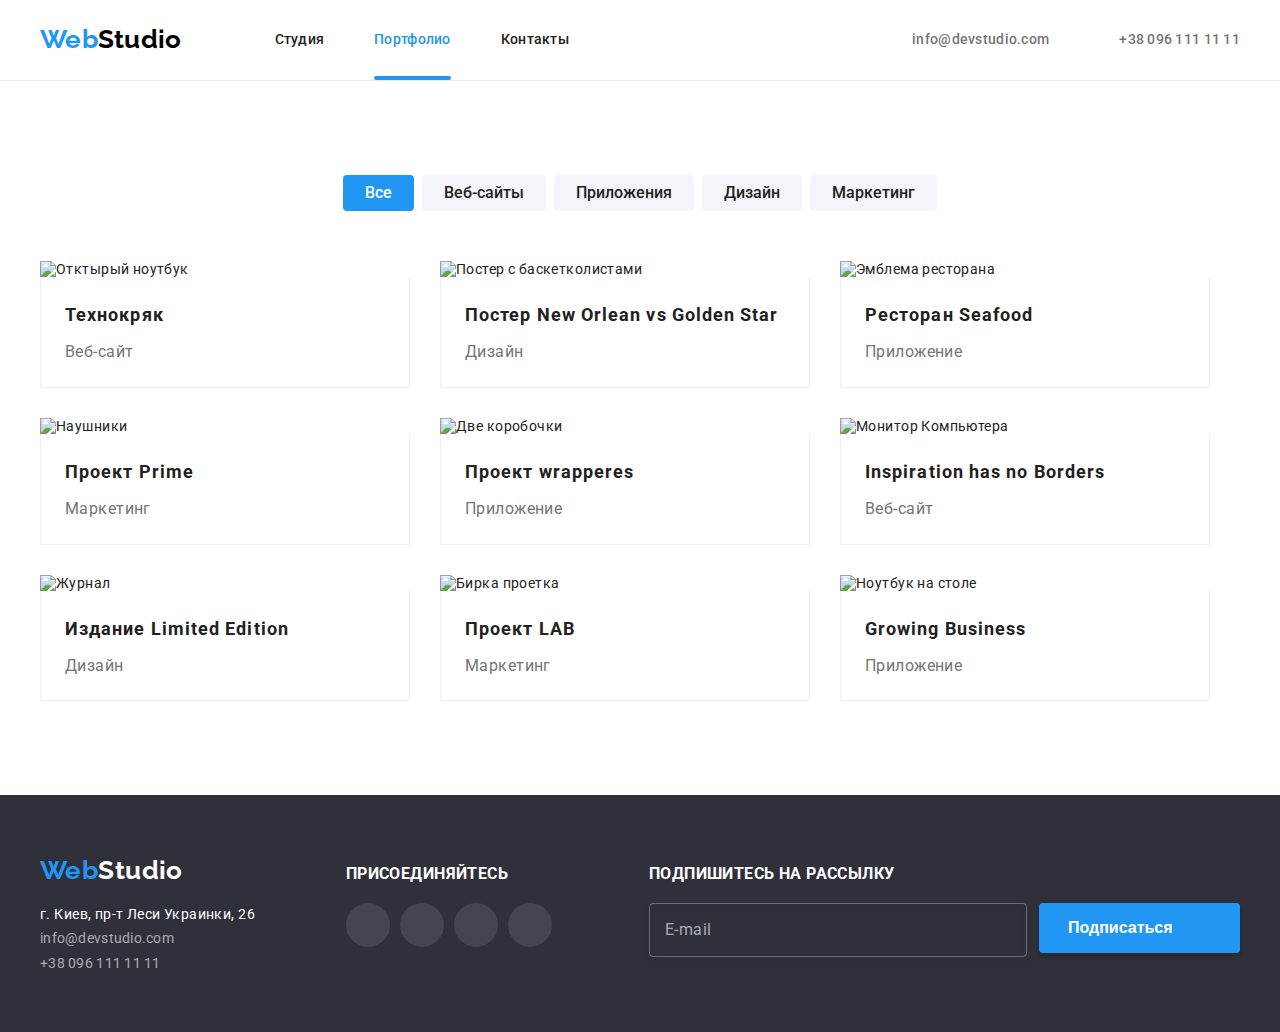
==== portfolio.html @ 3420c633 "Переписал классы портфолио" ====
<!DOCTYPE html>
<html lang="ru">
  <head>
    <meta charset="UTF-8" />
    <meta http-equiv="X-UA-Compatible" content="IE=edge" />
    <meta name="viewport" content="width=device-width, initial-scale=1.0" />
    <link rel="preconnect" href="https://fonts.googleapis.com" />
    <link rel="preconnect" href="https://fonts.gstatic.com" crossorigin />
    <link
      href="https://fonts.googleapis.com/css2?family=Raleway:wght@700&family=Roboto:wght@400;500;700;900&display=swap"
      rel="stylesheet"
    />
    <link rel="stylesheet" href="https://cdnjs.cloudflare.com/ajax/libs/modern-normalize/1.1.0/modern-normalize.min.css" integrity="sha512-wpPYUAdjBVSE4KJnH1VR1HeZfpl1ub8YT/NKx4PuQ5NmX2tKuGu6U/JRp5y+Y8XG2tV+wKQpNHVUX03MfMFn9Q==" crossorigin="anonymous" referrerpolicy="no-referrer" />
    <link rel="stylesheet" href="./css/style.css">
    <title>Go IT. Д\З №4</title>
  </head>
  <body>
    <!-- header -->
    <header class="header">
      <div class="container">
        <nav class="header__nav nav">
          <a href="#" class="logo  link"><span>Web</span>Studio</a>
          <ul class="nav__links list">
            <li><a href="./index.html" class="nav__link link">Студия</a></li>
            <li><a href="#" class="nav__link nav__link--active link">Портфолио</a></li>
            <li><a href="#footer" class="nav__link link">Контакты</a></li>
          </ul>
        </nav>
        <ul class="header__contacts contacts list">
          <li>
            <a href="mailto:info@devstudio.com" class="contacts__item link">
              <svg width="16" height="12">
                <use href="./img/sprites2.svg#icon-envelope"></use>
              </svg>
              <span>info@devstudio.com</span>
            </a>
          </li>
          <li>
            <a href="tel:+380961111111" class="contacts__item link">              
              <svg width="10" height="16">
                <use href="./img/sprites2.svg#icon-smartphone"></use>
              </svg>
              <span>+38 096 111 11 11</span>
            </a>
          </li>
        </ul>
      </div>
    </header>
    <!-- /header -->

    <!-- main -->
    <main class="content">
        <section class="section-portfolio">
          <div class="container">
            <h1 class="tittle">Портфолио</h1>
            <ul class="filter-list list">
              <li class="filter-list__item">
                <button type="button" class="filter-list__btn btn btn--active">Все</button>
              </li>
              <li class="filter-list__item">
                <button type="button" class="filter-list__btn btn">Веб-сайты</button>
              </li>
              <li class="filter-list__item">
                <button type="button" class="filter-list__btn btn">Приложения</button>
              </li>
              <li class="filter-list__item">
                <button type="button" class="filter-list__btn btn">Дизайн</button>
              </li>
              <li class="filter-list__item">
                <button type="button" class="filter-list__btn btn">Маркетинг</button>
              </li>
            </ul>

            <ul class="content-list list">
              <li class="content-list__item">
                <a href="#" class="content-list__link link">
                  <div class="wrapper-img">
                    <img src="./img/portfolio/img.jpg" alt="Отктырый ноутбук" class="content-list__img" width="370">
                    <p>Технокряк это современная площадка распространения коронавируса. Компании используют эту платформу для цифрового шпионажа и атак на защищённые сервера конкурентов.</p>
                  </div>
                  <div class="wrapper-text ">
                    <h2 class="content-list__tittle">Технокряк</h2>
                    <p class="content-list__text">Веб-сайт</p>
                  </div>
                </a>
              </li>

              <li class="content-list__item">
                <a href="#" class="content-list__link link">
                  <div class="wrapper-img">
                    <img src="./img/portfolio/img(1).jpg" alt="Постер с баскетколистами" class="content-list__img" width="370">
                    <p>Технокряк это современная площадка распространения коронавируса. Компании используют эту платформу для цифрового шпионажа и атак на защищённые сервера конкурентов.</p>
                  </div>
                  <div class="wrapper-text">
                    <h2 class="content-list__tittle">Постер New Orlean vs Golden Star</h2>
                    <p class="content-list__text">Дизайн</p>
                  </div>
                </a>
              </li>

              <li class="content-list__item">
                <a href="#" class="content-list__link link">
                  <div class="wrapper-img">
                    <img src="./img/portfolio/img(2).jpg" alt="Эмблема ресторана" class="content-list__img" width="370">
                    <p>Технокряк это современная площадка распространения коронавируса. Компании используют эту платформу для цифрового шпионажа и атак на защищённые сервера конкурентов.</p>
                  </div>
                  <div class="wrapper-text">
                    <h2 class="content-list__tittle">Ресторан Seafood</h2>
                    <p class="content-list__text">Приложение</p>
                  </div>
                </a>
              </li>

              <li class="content-list__item">
                <a href="#" class="content-list__link link">
                  <div class="wrapper-img">
                    <img src="./img/portfolio/img(3).jpg" alt="Наушники" class="content-list__img" width="370">
                    <p>Технокряк это современная площадка распространения коронавируса. Компании используют эту платформу для цифрового шпионажа и атак на защищённые сервера конкурентов.</p>
                  </div>
                  <div class="wrapper-text">
                    <h2 class="content-list__tittle">Проект Prime</h2>
                    <p class="content-list__text">Маркетинг</p>
                  </div>
                </a>
              </li>

              <li class="content-list__item">
                <a href="#" class="content-list__link link">
                  <div class="wrapper-img">
                    <img src="./img/portfolio/img(4).jpg" alt="Две коробочки" class="content-list__img" width="370">
                    <p>Технокряк это современная площадка распространения коронавируса. Компании используют эту платформу для цифрового шпионажа и атак на защищённые сервера конкурентов.</p>
                  </div>
                  <div class="wrapper-text">
                    <h2 class="content-list__tittle">Проект wrapperes</h2>
                    <p class="content-list__text">Приложение</p>
                  </div>
                </a>
              </li>

              <li class="content-list__item">
                <a href="#" class="content-list__link link">
                  <div class="wrapper-img">
                    <img src="./img/portfolio/img(5).jpg" alt="Монитор Компьютера" class="content-list__img" width="370">
                    <p>Технокряк это современная площадка распространения коронавируса. Компании используют эту платформу для цифрового шпионажа и атак на защищённые сервера конкурентов.</p>
                  </div>
                  <div class="wrapper-text">
                    <h2 class="content-list__tittle">Inspiration has no Borders</h2>
                    <p class="content-list__text">Веб-сайт</p>
                  </div>
                </a>
              </li>

              <li class="content-list__item">
                <a href="#" class="content-list__link link">
                  <div class="wrapper-img">
                    <img src="./img/portfolio/img(6).jpg" alt="Журнал" class="content-list__img" width="370">
                    <p>Технокряк это современная площадка распространения коронавируса. Компании используют эту платформу для цифрового шпионажа и атак на защищённые сервера конкурентов.</p>
                  </div>
                  <div class="wrapper-text">
                    <h2 class="content-list__tittle">Издание Limited Edition</h2>
                    <p class="content-list__text">Дизайн</p>
                  </div>
                </a>
              </li>

              <li class="content-list__item">
                <a href="#" class="content-list__link link">
                  <div class="wrapper-img">
                    <img src="./img/portfolio/img(7).jpg" alt="Бирка проетка" class="content-list__img" width="370">
                    <p>Технокряк это современная площадка распространения коронавируса. Компании используют эту платформу для цифрового шпионажа и атак на защищённые сервера конкурентов.</p>
                  </div>
                  <div class="wrapper-text">
                    <h2 class="content-list__tittle">Проект LAB</h2>
                    <p class="content-list__text">Маркетинг</p>
                  </div>
                </a>
              </li>
              
              <li class="content-list__item">
                <a href="#" class="content-list__link link">
                  <div class="wrapper-img">
                    <img src="./img/portfolio/img(8).jpg" alt="Ноутбук на столе" class="content-list__img" width="370">
                    <p>Технокряк это современная площадка распространения коронавируса. Компании используют эту платформу для цифрового шпионажа и атак на защищённые сервера конкурентов.</p>
                  </div>
                  <div class="wrapper-text">
                    <h2 class="content-list__tittle">Growing Business</h2>
                    <p class="content-list__text">Приложение</p>
                  </div>
                </a>
              </li>
            </ul>
          </div>
        </section>
    </main>
    <!-- /main -->

    <!-- footer -->
    <footer class="footer" id="footer">
      <div class="container">
        <div class="footer__address">
          <a href="#" class="logo  link"><span>Web</span>Studio</a>
          <address class="address">
            <a href="#" class="address__location  link">г. Киев, пр-т Леси Украинки, 26</a>
            <ul class="contacts list">
              <li>
                <a class="contacts__item  link" href="mailto:info@devstudio.com">info@devstudio.com</a>
              </li>
              <li>
                <a class="contacts__item  link" href="tel:+380961111111">+38 096 111 11 11</a>
              </li>
            </ul>
          </address>
        </div>
        <div class="footer__social social">
          <p>Присоединяйтесь</p>
          <ul class="social-list list">
            <li class="social-list__item">
              <a href="#" class="social-link link">
                <svg width="20" height="20">
                  <use href="./img/sprites2.svg#icon-instagram"></use>
                </svg>
              </a>
            </li>
            <li class="social-list__item">
              <a href="#" class="social-link link">
                <svg width="20" height="20">
                  <use href="./img/sprites2.svg#icon-twitter"></use>
                </svg>
              </a>
            </li>
            <li class="social-list__item">
              <a href="#" class="social-link link">
                <svg width="20" height="20">
                  <use href="./img/sprites2.svg#icon-facebook"></use>
                </svg>
              </a>
            </li>
            <li class="social-list__item">
              <a href="#" class="social-link link">
                <svg width="20" height="20">
                  <use href="./img/sprites2.svg#icon-linkedin"></use>
                </svg>
              </a>
            </li>
          </ul>
        </div>

        <!-- form -->
        <div class="footer__form">
          <p>Подпишитесь на рассылку</p>
          <form action="#" class="form-footer">
            <div class="form-footer__field">
              <input type="email" name="subscribe" placeholder="E-mail" id="subscribe" class="form-footer__input">
              <label for="subscribe">E-mail</label>
            </div>
            <div class="form__fild">
              <button type="submit" class="form-footer__btn btn">
                <span>Подписаться</span>
                <svg width="24" height="24" class="send">
                  <use href="./img/sprites2.svg#icon-send"></use>
                </svg>
              </button>
            </div>
          </form>
        </div>
      </div>
    </footer>
    <!-- /footer -->
  </body>
</html>
---- css/style.css ----
:root {
  --primaryColor: #212121;
  --secondaryColor: #757575;
  --activeColor: #2196f3;
  --sectionBg: #2f303a;
  --btnBg: #f5f4fa;
  --colorText: #ffffff;
}
body {
  margin: 0;
  color: var(--primaryColor);
  font-family: Roboto, sans-serif;
  font-weight: 400;
  font-size: 14px;
  letter-spacing: 0.03em;
}
h1,
h2,
h3,
h4,
h5,
h6,
p {
  padding: 0;
  margin: 0;
}
img {
  max-width: 100%;
  height: auto;
  display: block;
}
.list {
  list-style: none;
  padding: 0;
  margin: 0;
}
.container {
  width: 1200px;
  margin: 0 auto;
  padding: 0 15px;
}
.link {
  text-decoration: none;
  color: var(--primaryColor);
}
.btn {
  color: var(--colorText);
  background-color: var(--activeColor);
  font-size: 16px;
  line-height: 1.9;
  font-weight: 700;

  border-radius: 4px;
  border: none;
  padding: 0;
  cursor: pointer;

  box-shadow: 0px 4px 4px rgba(0, 0, 0, 0.15);
  transition: color 0.25s cubic-bezier(0.4, 0, 0.2, 1),
    background-color 0.25s cubic-bezier(0.4, 0, 0.2, 1),
    box-shadow 0.25s cubic-bezier(0.4, 0, 0.2, 1);
}
.btn--active {
  color: var(--colorText) !important;
  background-color: var(--activeColor) !important;
}
.title__section {
  font-size: 36px;
  font-weight: 700;
  line-height: 1.6;
  text-align: center;
}

/* Шапка сайта */
.header,
.contacts__item {
  font-weight: 500;
  line-height: 1.14;
  letter-spacing: 0.02em;
}
.header .container {
  display: flex;
}

/* Навигация */
.logo {
  color: #000000;

  font-family: Raleway;
  font-weight: 700;
  font-size: 26px;
  line-height: 1.2;

  margin-right: 93px;
  padding: 24px 0px;
}
.logo span {
  color: var(--activeColor);
}
.nav {
  display: flex;
  align-items: center;
}
.nav__links {
  display: flex;
}
.nav__links li:not(:last-child) {
  margin-right: 50px;
}
.nav__link {
  position: relative;

  font-weight: 500;
  line-height: 1.14;
  letter-spacing: 0.02em;
  padding: 32px 0px;
  display: block;
  transition: color 0.25s cubic-bezier(0.4, 0, 0.2, 1);
}
.nav__link--active::after {
  content: "";

  position: absolute;
  bottom: 0;
  left: 0;

  width: 100%;
  height: 4px;
  background: #2196f3;
  border-radius: 2px;
}
.nav__link:hover,
.nav__link:focus,
.nav__link--active,
.address__location:hover,
.contacts .contacts__item:hover,
.contacts .contacts__item:focus,
.address__location:focus {
  color: var(--activeColor);
}

/* Контакты */
.contacts {
  display: flex;
  margin-left: auto;
}
.contacts__item {
  color: var(--secondaryColor);
  display: flex;
  align-items: center;
  padding: 32px 0;
  transition: color 0.25s cubic-bezier(0.4, 0, 0.2, 1);
}
.contacts__item svg {
  margin-right: 10px;
}
.contacts li:last-child {
  margin-left: 50px;
}
.header__contacts .contacts__item svg {
  fill: var(--secondaryColor);
  transition: fill 0.25s cubic-bezier(0.4, 0, 0.2, 1);
}
.header__contacts .contacts__item:hover svg,
.header__contacts .contacts__item:focus svg {
  fill: var(--activeColor);
}

/* --- Студия --- */

/* --- first-screen */

.first-screen {
  background-color: var(--sectionBg);
  background-image: linear-gradient(
      rgba(47, 48, 58, 0.4),
      rgba(47, 48, 58, 0.4)
    ),
    url(../img/bg.jpg);
  text-align: center;
  height: 600px;
  max-width: 1600px;
  margin: 0 auto;
}
.first-screen .container {
  display: flex;
  justify-content: center;
  align-items: center;
  height: 100%;
}
.wrapper {
  width: 696px;
}
.first-screen__title {
  color: var(--colorText);
  font-size: 44px;
  font-weight: 900;
  line-height: 1.36;
  letter-spacing: 0.06em;
  text-transform: uppercase;

  margin-bottom: 30px;
}
.first-screen__btn {
  padding: 10px 32px;
}
.first-screen__btn:hover {
  color: var(--activeColor);
  background-color: var(--btnBg);
}

/* --- advantages */

.advantages {
  padding-top: 94px;
  padding-bottom: 47px;
}
.advantages__title {
  font-size: 0px;
}
.advantages__items {
  display: flex;
}
.advantages__item {
  width: 270px;
}
.advantages__icon {
  display: flex;
  justify-content: center;
  align-items: center;
  margin-bottom: 30px;
  height: 120px;
  background-color: var(--btnBg);
  border-radius: 4px;
}

.advantages__item:not(:last-child) {
  margin-right: 30px;
}
.advantages__subtitle {
  color: var(--primaryColor);
  font-weight: 700;
  line-height: 1.14;
  text-transform: uppercase;
  margin-bottom: 10px;
}
.advantages__text {
  color: var(--secondaryColor);
  line-height: 1.7;
}

/* --- work */

.work {
  padding-top: 47px;
  padding-bottom: 94px;
}
.work__title {
  margin-bottom: 50px;
}
.work__list {
  display: flex;
  margin: -15px;
}
.work__item {
  margin: 15px;
}
.work__item .box {
  position: relative;
  width: 100%;
  height: 100%;
}
.work__item .box p {
  position: absolute;
  bottom: 0;

  display: flex;
  justify-content: center;
  align-items: center;

  font-weight: 700;
  font-size: 14px;
  line-height: 1.14;
  text-transform: uppercase;
  color: var(--colorText);

  width: 370px;
  height: 70px;
  background: rgba(47, 48, 58, 0.8);
}

/* --- team */

.team {
  background-color: var(--btnBg);
  padding: 94px 0px;
}
.team__title {
  margin-bottom: 50px;
}
.team__list {
  display: flex;
  margin: -15px;
}
.team__item {
  text-align: center;
  margin: 15px;
  box-shadow: 0px 1px 3px rgba(0, 0, 0, 0.12), 0px 1px 1px rgba(0, 0, 0, 0.14),
    0px 2px 1px rgba(0, 0, 0, 0.2);
  border-radius: 0px 0px 4px 4px;
}
.team__item .box {
  padding: 30px 32px;
  background-color: var(--colorText);
}
.team__subtitle {
  font-size: 16px;
  line-height: 1.19;
  font-weight: 500;
  margin-bottom: 10px;
}
.team__text {
  color: var(--secondaryColor);
  font-size: 16px;
  line-height: 1.2;
  margin-bottom: 16px;
}
.social-list {
  display: flex;
  justify-content: center;
  align-items: center;
}
.social-list__item a {
  width: 44px;
  height: 44px;
  border-radius: 50%;
  display: flex;
  justify-content: center;
  align-items: center;
  transition: color 0.25s cubic-bezier(0.4, 0, 0.2, 1),
    background-color 0.25s cubic-bezier(0.4, 0, 0.2, 1);
}
.social-list__item a:hover,
.social-list__item a:focus,
.footer .social-list__item a:hover,
.footer .social-list__item a:focus {
  background-color: var(--activeColor);
}
.social-list__item svg {
  fill: #afb1b8;
  transition: fill 0.25s cubic-bezier(0.4, 0, 0.2, 1);
}
.social-list .social-list__item a:hover svg,
.social-link:focus svg {
  fill: var(--colorText);
}
.clients-list {
  display: flex;
}

/* --- clients */

.clients {
  padding: 94px 0px;
}
.clients__title {
  margin-bottom: 50px;
}
.clients-list__item {
  width: 170px;
  height: 92px;
  border: 1px solid #afb1b8;
  border-radius: 4px;
}
.clients-list__item a {
  width: 100%;
  height: 100%;
  display: flex;
  justify-content: center;
  align-items: center;

  transition: border 0.25s cubic-bezier(0.4, 0, 0.2, 1);
}
.clients-list__item:hover,
.clients-list__link:focus {
  border: 1px solid var(--activeColor);
}
.clients-list__item svg {
  fill: #afb1b8;

  transition: fill 0.25s cubic-bezier(0.4, 0, 0.2, 1);
}
.clients-list .clients-list__item:hover svg,
.clients-list__link:focus svg {
  fill: var(--activeColor);

  transition: fill 0.25s cubic-bezier(0.4, 0, 0.2, 1);
}
.clients-list__item:not(:last-child) {
  margin-right: 30px;
}

/* --- Portfollio --- */

.section-portfolio {
  border-top: 1px solid #ececec;
  padding: 94px 0px;
}
.section-portfolio .tittle {
  font-size: 0;
}
.filter-list {
  display: flex;
  justify-content: center;

  margin-bottom: 50px;
}
.filter-list__item:not(:last-child) {
  margin-right: 8px;
}
.filter-list__btn {
  display: inline-block;
  color: var(--primaryColor);
  background-color: var(--btnBg);
  font-family: inherit;
  font-weight: 500;
  line-height: 1.5;
  text-align: center;
  box-shadow: none;
  padding: 6px 22px;
}
.filter-list__btn:hover,
.filter-list__btn:focus {
  background-color: var(--activeColor);
  color: var(--colorText);
  box-shadow: 0px 3px 1px rgba(0, 0, 0, 0.1), 0px 1px 2px rgba(0, 0, 0, 0.08),
    0px 2px 2px rgba(0, 0, 0, 0.12);
}
.filter-list__btn.btn-active {
  color: var(--colorText);
}
.content-list {
  display: flex;
  flex-wrap: wrap;
  margin: -15px;
}
.content-list__item {
  margin: 15px;
  transition: box-shadow 0.25s cubic-bezier(0.4, 0, 0.2, 1);
}
.content-list__item:hover {
  box-shadow: 0px 1px 1px rgba(0, 0, 0, 0.12), 0px 4px 4px rgba(0, 0, 0, 0.06),
    1px 4px 6px rgba(0, 0, 0, 0.16);
}
.content-list__item:hover .wrapper-img::before,
.content-list__link:focus .wrapper-img::before,
.content-list__item:hover .wrapper-img > p,
.content-list__link:focus .wrapper-img > p {
  opacity: 1;
  transform: translateY(0%);
  overflow: auto;
}
.content-list__link {
  display: inline-block;
  position: relative;
}
.content-list__link:focus {
  box-shadow: 0px 1px 1px rgba(0, 0, 0, 0.12), 0px 4px 4px rgba(0, 0, 0, 0.06),
    1px 4px 6px rgba(0, 0, 0, 0.16);
}
.content-list__link .wrapper-img {
  position: relative;
  width: 100%;
  height: 100%;
  overflow: hidden;
}
.content-list__link .wrapper-img::before {
  content: "";
  position: absolute;
  top: 0;
  right: 0;
  bottom: 100%;

  width: 100%;
  height: 100%;
  background-color: rgba(33, 150, 243, 0.9);
  opacity: 0;

  transform: translateY(100%);
  /* transition-property: opasity, transform; */
  transition: 0.25s linear;
}
.wrapper-img > p {
  position: absolute;
  top: 0;
  right: 0;

  width: 100%;
  height: 100%;
  padding: 60px 24px;
  font-size: 18px;
  line-height: 1.6;
  color: var(--colorText);

  opacity: 0;
  transform: translateY(100%);
  transition-property: opasity, transform;
  transition: 0.25s linear;
}

.wrapper-text {
  padding: 20px 24px;
  border-left: 1px solid #eeeeee;
  border-right: 1px solid #eeeeee;
  border-bottom: 1px solid #eeeeee;
}
.content-list__tittle {
  font-size: 18px;
  line-height: 2;
  letter-spacing: 0.06em;
  margin-bottom: 4px;
}
.content-list__text {
  color: var(--secondaryColor);

  font-size: 16px;
  line-height: 1.86;
}

/* --- Footer */

.footer {
  background-color: var(--sectionBg);
  padding: 60px 0px;
}
.footer .container {
  display: flex;
  align-items: baseline;
}
.footer .logo {
  color: var(--colorText);
  display: block;
  margin-bottom: 20px;
  padding: 0;
}
.footer__address {
  margin-right: 70px;
}
.address {
  font-style: normal;
}
.address__location {
  color: var(--colorText);
  margin-bottom: 9px;
  display: block;
}
.address .contacts {
  display: inline;
}
.address .contacts li:first-child {
  margin-bottom: 9px;
}
.address .contacts li:last-child {
  margin-left: 0px;
}
.address .contacts__item {
  color: rgba(255, 255, 255, 0.6);
  font-weight: 400;
  padding: 0;
}
.footer__social p,
.footer__form p {
  font-weight: 700;
  font-size: 16px;
  line-height: 1.14;
  color: var(--colorText);
  text-transform: uppercase;
  margin-bottom: 20px;
}
.footer .social-list__item svg {
  fill: var(--colorText);
}
.footer .social-list__item a {
  background-color: rgba(255, 255, 255, 0.1);
}
.footer .social-list__item:not(:last-child) {
  margin-right: 10px;
}

/* --- form-footer */
.footer__form {
  margin-left: auto;
}
.form-footer {
  display: flex;
}
.form-footer__field {
  position: relative;
}
.form-footer__input {
  width: 358px;
  height: 50px;
  background-color: transparent;
  border: 1px solid rgba(255, 255, 255, 0.3);
  filter: drop-shadow(0px 4px 4px rgba(0, 0, 0, 0.15));
  border-radius: 4px;
  padding-left: 16px;
  font-size: 16px;
  font-weight: 400;
  line-height: 1.25;
  color: rgba(255, 255, 255, 0.6);
}
.form-footer__input:focus + label,
.form-footer__input:not(:placeholder-shown) + label {
  transform: translateY(30px);
}
.form-footer__input:focus-visible {
  border-color: var(--activeColor);
  outline: var(--activeColor);
}
.form-footer label {
  position: absolute;
  top: 50%;
  left: 16px;
  transform: translateY(-50%);
  transition: transform 0.2s linear;

  font-size: 16px;
  line-height: 1.25;
  color: rgba(255, 255, 255, 0.6);
}
input.form-footer__input::placeholder {
  color: transparent;
}
.form-footer__btn,
.form-modal__btn {
  height: 50px;

  margin-left: 12px;
  padding: 0px 29px;
}
.form-footer__btn:hover,
.form-footer__btn:focus,
.form-modal__btn:hover,
.form-modal__btn:focus {
  color: var(--activeColor);
  background-color: var(--btnBg);
}
.form-footer__btn .send {
  fill: var(--colorText);
  vertical-align: middle;
  margin-left: 10px;

  transition: fill 0.25s cubic-bezier(0.4, 0, 0.2, 1);
}
.form-footer__btn:hover .send,
.form-footer__btn:focus .send {
  fill: var(--activeColor);
}

/* --- modal window */

.bakdrop {
  position: fixed;
  width: 100%;
  height: 100%;
  left: 0px;
  top: 0px;

  background: rgba(0, 0, 0, 0.2);
  transition: opacity 0.35s cubic-bezier(0.4, 0, 0.2, 1),
    visibility 0.35s cubic-bezier(0.4, 0, 0.2, 1);
}
.modal {
  position: absolute;
  top: 50%;
  left: 50%;

  padding: 40px;

  width: 528px;
  height: 581px;
  background-color: var(--colorText);
  box-shadow: 0px 1px 3px rgba(0, 0, 0, 0.12), 0px 1px 1px rgba(0, 0, 0, 0.14),
    0px 2px 1px rgba(0, 0, 0, 0.2);
  border-radius: 4px;

  transform: translate(-50%, -50%);
  transition: opacity 0.35s cubic-bezier(0.4, 0, 0.2, 1),
    visibility 0.35s cubic-bezier(0.4, 0, 0.2, 1);
}
.is-hidden {
  opacity: 0;
  visibility: hidden;
  pointer-events: none;
  transition: opacity 0.35s cubic-bezier(0.4, 0, 0.2, 1),
    visibility 0.35s cubic-bezier(0.4, 0, 0.2, 1);
}
.close {
  position: absolute;
  top: 8px;
  right: 8px;

  background-color: var(--colorText);
  border: 1px solid rgba(0, 0, 0, 0.1);
  width: 30px;
  height: 30px;
  border-radius: 50%;

  cursor: pointer;
}
.close:hover::after,
.close:focus::after,
.close:hover::before,
.close:focus::before {
  background: var(--activeColor);
}
.close:hover::after,
.close:focus::after {
  transform: rotate(-225deg);
}
.close:hover::before,
.close:focus::before {
  transform: rotate(225deg);
}
.close::after,
.close::before {
  content: "";
  position: absolute;
  top: 14px;
  left: 8px;

  height: 1px;
  width: 13px;
  background: #000;
  transition: transform 0.3s cubic-bezier(0.4, 0, 0.2, 1);
}
.close::after {
  transform: rotate(-45deg);
}
.close::before {
  transform: rotate(45deg);
}
.no-scroll {
  overflow: hidden;
}

/* --- form-modal */

.form-modal__input,
.form-modal__label,
.form-modal__btn {
  display: block;
}
.modal strong {
  display: block;
  font-size: 20px;
  line-height: 1.15;
  font-weight: 700;
  color: var(--primaryColor);
  margin-bottom: 12px;
}
.form-modal__label {
  position: relative;
  font-size: 12px;
  line-height: 1.17;
  color: var(--secondaryColor);
}
.form-modal__label:not(:last-child) {
  margin-bottom: 10px;
}
.form-modal__label span {
  display: block;
  margin-bottom: 4px;
}
.form-modal__input {
  width: 100%;
  height: 40px;
  border: 1px solid rgba(33, 33, 33, 0.2);
  border-radius: 4px;
  padding-left: 42px;
  transition: border-color 0.25s cubic-bezier(0.4, 0, 0.2, 1),
    outline 0.25s cubic-bezier(0.4, 0, 0.2, 1);
}
.form-modal__input:focus-visible + svg {
  fill: var(--activeColor);
}
.form-modal__input:focus-visible,
.form-modal__text:focus-visible {
  border-color: var(--activeColor);
  outline: var(--activeColor);
}
.icon-name,
.icon-phone,
.icon-mail {
  position: absolute;
  top: calc(50% + 4px);
  left: 15px;
  transition: fill 0.25s cubic-bezier(0.4, 0, 0.2, 1);
}
.form-modal__text {
  width: 100%;
  height: 120px;
  border: 1px solid rgba(33, 33, 33, 0.2);
  border-radius: 4px;
  resize: none;
  padding: 12px 16px;
  margin-bottom: 20px;
  transition: border-color 0.25s cubic-bezier(0.4, 0, 0.2, 1);
}
.form-modal__text::placeholder {
  font-size: 14px;
  line-height: 0.9;
  letter-spacing: 0.01em;
  color: rgba(117, 117, 117, 0.5);
}
.form-modal__field {
  position: relative;
  display: flex;
  align-items: center;
  justify-content: center;
  margin-bottom: 30px;
}
.form-modal__checkbox {
  position: absolute;
  clip: rect(1px 1px 1px 1px);
  clip: rect(1px, 1px, 1px, 1px);
  padding: 0;
  border: 0;
  height: 1px;
  width: 1px;
  overflow: hidden;
}
.form-modal__checkbox:focus {
  border: var(--activeColor);
}
.form-modal__field .form-modal__label {
  margin-left: 8px;
  font-size: 14px;
  line-height: 1.7;
}
.form-modal__field .form-modal__label::before {
  content: "";
  position: absolute;
  top: 3px;
  left: -20px;
  display: block;
  width: 16px;
  height: 15px;
  background-image: url(../img/bd-check.svg);
  transition: background-image 0.25s cubic-bezier(0.4, 0, 0.2, 1);
}
.form-modal__field .form-modal__label a {
  color: var(--activeColor);
}
.form-modal__checkbox:checked + .form-modal__label::before {
  background-image: url(../img/icon-check.svg);
}
.form-modal__btn {
  width: 200px;
  margin: 0 auto;
  box-shadow: none;
}
.form-modal__btn:hover,
.form-modal__btn:active {
  border: 1px solid var(--activeColor);
  box-shadow: 0px 4px 4px rgba(0, 0, 0, 0.15);
}
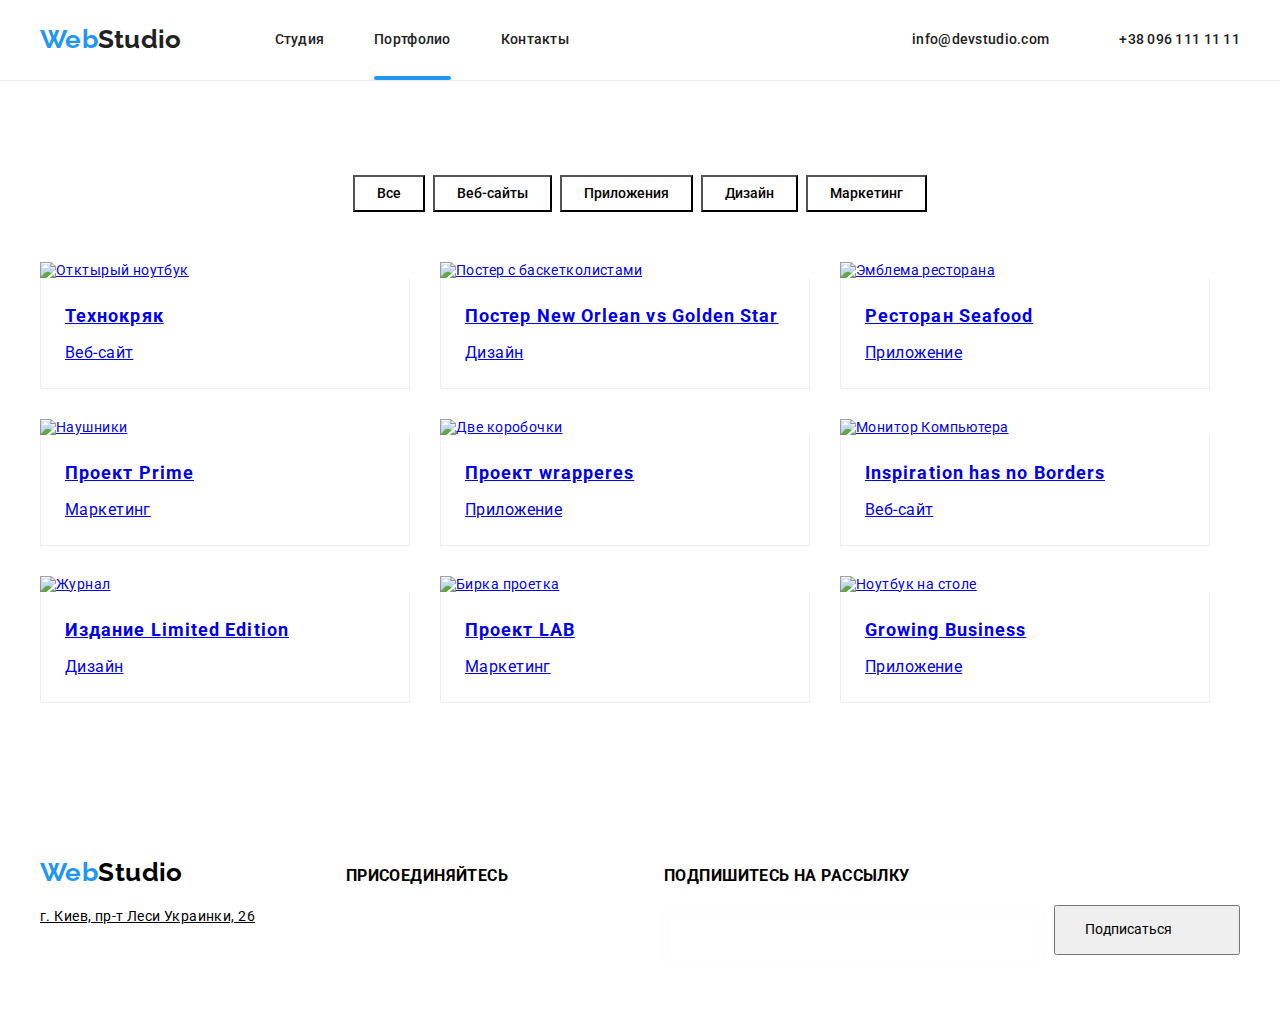
==== commit 843eb381: "Д/З №7 Часть первая" ====
--- a/portfolio.html
+++ b/portfolio.html
@@ -11,33 +11,33 @@
       rel="stylesheet"
     />
     <link rel="stylesheet" href="https://cdnjs.cloudflare.com/ajax/libs/modern-normalize/1.1.0/modern-normalize.min.css" integrity="sha512-wpPYUAdjBVSE4KJnH1VR1HeZfpl1ub8YT/NKx4PuQ5NmX2tKuGu6U/JRp5y+Y8XG2tV+wKQpNHVUX03MfMFn9Q==" crossorigin="anonymous" referrerpolicy="no-referrer" />
-    <link rel="stylesheet" href="./css/style.css">
+    <link rel="stylesheet" href="./css/main.min.css">
     <title>Go IT. Д\З №4</title>
   </head>
   <body>
     <!-- header -->
     <header class="header">
       <div class="container">
-        <nav class="header__nav nav">
-          <a href="#" class="logo  link"><span>Web</span>Studio</a>
-          <ul class="nav__links list">
-            <li><a href="./index.html" class="nav__link link">Студия</a></li>
-            <li><a href="#" class="nav__link nav__link--active link">Портфолио</a></li>
-            <li><a href="#footer" class="nav__link link">Контакты</a></li>
+        <nav class="nav">
+          <a href="#" class="logo"><span>Web</span>Studio</a>
+          <ul class="nav__list">
+            <li><a href="./index.html" class="nav__link">Студия</a></li>
+            <li><a href="#" class="nav__link nav__link--active">Портфолио</a></li>
+            <li><a href="#footer" class="nav__link">Контакты</a></li>
           </ul>
         </nav>
-        <ul class="header__contacts contacts list">
-          <li>
-            <a href="mailto:info@devstudio.com" class="contacts__item link">
-              <svg width="16" height="12">
+        <ul class="contacts">
+          <li class="contacts__item">
+            <a href="mailto:info@devstudio.com" class="contacts__link">
+              <svg class="contacts__icon" width="16" height="12">
                 <use href="./img/sprites2.svg#icon-envelope"></use>
               </svg>
               <span>info@devstudio.com</span>
             </a>
           </li>
-          <li>
-            <a href="tel:+380961111111" class="contacts__item link">              
-              <svg width="10" height="16">
+          <li class="contacts__item">
+            <a href="tel:+380961111111" class="contacts__link">              
+              <svg class="contacts__icon" width="10" height="16">
                 <use href="./img/sprites2.svg#icon-smartphone"></use>
               </svg>
               <span>+38 096 111 11 11</span>
--- a/css/main.min.css
+++ b/css/main.min.css
@@ -0,0 +1,2 @@
+/*! normalize.css v8.0.1 | MIT License | github.com/necolas/normalize.css */html{line-height:1.15;-webkit-text-size-adjust:100%}body{margin:0}main{display:block}h1{font-size:2em;margin:0.67em 0}hr{-webkit-box-sizing:content-box;box-sizing:content-box;height:0;overflow:visible}pre{font-family:monospace, monospace;font-size:1em}a{background-color:transparent}abbr[title]{border-bottom:none;text-decoration:underline;-webkit-text-decoration:underline dotted;text-decoration:underline dotted}b,strong{font-weight:bolder}code,kbd,samp{font-family:monospace, monospace;font-size:1em}small{font-size:80%}sub,sup{font-size:75%;line-height:0;position:relative;vertical-align:baseline}sub{bottom:-0.25em}sup{top:-0.5em}img{border-style:none}button,input,optgroup,select,textarea{font-family:inherit;font-size:100%;line-height:1.15;margin:0}button,input{overflow:visible}button,select{text-transform:none}button,[type="button"],[type="reset"],[type="submit"]{-webkit-appearance:button}button::-moz-focus-inner,[type="button"]::-moz-focus-inner,[type="reset"]::-moz-focus-inner,[type="submit"]::-moz-focus-inner{border-style:none;padding:0}button:-moz-focusring,[type="button"]:-moz-focusring,[type="reset"]:-moz-focusring,[type="submit"]:-moz-focusring{outline:1px dotted ButtonText}fieldset{padding:0.35em 0.75em 0.625em}legend{-webkit-box-sizing:border-box;box-sizing:border-box;color:inherit;display:table;max-width:100%;padding:0;white-space:normal}progress{vertical-align:baseline}textarea{overflow:auto}[type="checkbox"],[type="radio"]{-webkit-box-sizing:border-box;box-sizing:border-box;padding:0}[type="number"]::-webkit-inner-spin-button,[type="number"]::-webkit-outer-spin-button{height:auto}[type="search"]{-webkit-appearance:textfield;outline-offset:-2px}[type="search"]::-webkit-search-decoration{-webkit-appearance:none}::-webkit-file-upload-button{-webkit-appearance:button;font:inherit}details{display:block}summary{display:list-item}template{display:none}[hidden]{display:none}h1,h2,h3,h4,h5,h6,p{padding:0;margin:0}ul{list-style:none;padding:0;margin:0}body{margin:0;color:var(--primaryColor);font-family:Roboto, sans-serif;font-weight:400;font-size:14px;letter-spacing:0.03em}img{max-width:100%;height:auto;display:block}.container{width:1200px;margin:0 auto;padding:0 15px}.nav{display:-webkit-box;display:-ms-flexbox;display:flex;-webkit-box-align:center;-ms-flex-align:center;align-items:center}.nav__list{display:-webkit-box;display:-ms-flexbox;display:flex}.nav__list li:not(:last-child){margin-right:50px}.nav__link{position:relative;font-weight:500;line-height:1.14;letter-spacing:0.02em;padding:32px 0px;display:block;-webkit-transition:color 0.25s cubic-bezier(0.4, 0, 0.2, 1);transition:color 0.25s cubic-bezier(0.4, 0, 0.2, 1)}.nav__link:hover,.nav__link:focus{color:#2196f3}.nav__link--active::after{content:"";position:absolute;bottom:0;left:0;width:100%;height:4px;background:#2196f3;border-radius:2px}.nav__link--active{color:#2196f3}.contacts{display:-webkit-box;display:-ms-flexbox;display:flex;margin-left:auto}.contacts__link{font-weight:500;line-height:1.14;letter-spacing:0.02em;color:#757575;display:-webkit-box;display:-ms-flexbox;display:flex;-webkit-box-align:center;-ms-flex-align:center;align-items:center;padding:32px 0;-webkit-transition:color 0.25s cubic-bezier(0.4, 0, 0.2, 1);transition:color 0.25s cubic-bezier(0.4, 0, 0.2, 1)}.contacts__link:hover,.contacts__link:focus{color:#2196f3}.contacts__icon{margin-right:10px;fill:#757575;-webkit-transition:fill 0.25s cubic-bezier(0.4, 0, 0.2, 1);transition:fill 0.25s cubic-bezier(0.4, 0, 0.2, 1)}.contacts__item:hover .contacts__icon,.contacts__link:focus .contacts__icon{fill:#2196f3}.contacts__item:last-child{margin-left:50px}.bakdrop{position:fixed;width:100%;height:100%;left:0px;top:0px;background:rgba(0,0,0,0.2);-webkit-transition:opacity 0.35s cubic-bezier(0.4, 0, 0.2, 1),visibility 0.35s cubic-bezier(0.4, 0, 0.2, 1);transition:opacity 0.35s cubic-bezier(0.4, 0, 0.2, 1),visibility 0.35s cubic-bezier(0.4, 0, 0.2, 1)}.modal{position:absolute;top:50%;left:50%;padding:40px;width:528px;height:581px;background-color:var(--colorText);-webkit-box-shadow:0px 1px 3px rgba(0,0,0,0.12),0px 1px 1px rgba(0,0,0,0.14),0px 2px 1px rgba(0,0,0,0.2);box-shadow:0px 1px 3px rgba(0,0,0,0.12),0px 1px 1px rgba(0,0,0,0.14),0px 2px 1px rgba(0,0,0,0.2);border-radius:4px;-webkit-transform:translate(-50%, -50%);transform:translate(-50%, -50%);-webkit-transition:opacity 0.35s cubic-bezier(0.4, 0, 0.2, 1),visibility 0.35s cubic-bezier(0.4, 0, 0.2, 1);transition:opacity 0.35s cubic-bezier(0.4, 0, 0.2, 1),visibility 0.35s cubic-bezier(0.4, 0, 0.2, 1)}.is-hidden{opacity:0;visibility:hidden;pointer-events:none;-webkit-transition:opacity 0.35s cubic-bezier(0.4, 0, 0.2, 1),visibility 0.35s cubic-bezier(0.4, 0, 0.2, 1);transition:opacity 0.35s cubic-bezier(0.4, 0, 0.2, 1),visibility 0.35s cubic-bezier(0.4, 0, 0.2, 1)}.close{position:absolute;top:8px;right:8px;background-color:var(--colorText);border:1px solid rgba(0,0,0,0.1);width:30px;height:30px;border-radius:50%;cursor:pointer}.close:hover::after,.close:focus::after,.close:hover::before,.close:focus::before{background:var(--activeColor)}.close:hover::after,.close:focus::after{-webkit-transform:rotate(-225deg);transform:rotate(-225deg)}.close:hover::before,.close:focus::before{-webkit-transform:rotate(225deg);transform:rotate(225deg)}.close::after,.close::before{content:"";position:absolute;top:14px;left:8px;height:1px;width:13px;background:#000;-webkit-transition:-webkit-transform 0.3s cubic-bezier(0.4, 0, 0.2, 1);transition:-webkit-transform 0.3s cubic-bezier(0.4, 0, 0.2, 1);transition:transform 0.3s cubic-bezier(0.4, 0, 0.2, 1);transition:transform 0.3s cubic-bezier(0.4, 0, 0.2, 1), -webkit-transform 0.3s cubic-bezier(0.4, 0, 0.2, 1)}.close::after{-webkit-transform:rotate(-45deg);transform:rotate(-45deg)}.close::before{-webkit-transform:rotate(45deg);transform:rotate(45deg)}.no-scroll{overflow:hidden}.footer__form{margin-left:auto}.form-footer{display:-webkit-box;display:-ms-flexbox;display:flex}.form-footer__field{position:relative}.form-footer__input{width:358px;height:50px;background-color:transparent;border:1px solid rgba(255,255,255,0.3);-webkit-filter:drop-shadow(0px 4px 4px rgba(0,0,0,0.15));filter:drop-shadow(0px 4px 4px rgba(0,0,0,0.15));border-radius:4px;padding-left:16px;font-size:16px;font-weight:400;line-height:1.25;color:rgba(255,255,255,0.6)}.form-footer__input:focus+label,.form-footer__input:not(:placeholder-shown)+label{-webkit-transform:translateY(30px);transform:translateY(30px)}.form-footer__input:focus-visible{border-color:var(--activeColor);outline:var(--activeColor)}.form-footer label{position:absolute;top:50%;left:16px;-webkit-transform:translateY(-50%);transform:translateY(-50%);-webkit-transition:-webkit-transform 0.2s linear;transition:-webkit-transform 0.2s linear;transition:transform 0.2s linear;transition:transform 0.2s linear, -webkit-transform 0.2s linear;font-size:16px;line-height:1.25;color:rgba(255,255,255,0.6)}input.form-footer__input::-webkit-input-placeholder{color:transparent}input.form-footer__input:-ms-input-placeholder{color:transparent}input.form-footer__input::-ms-input-placeholder{color:transparent}input.form-footer__input::placeholder{color:transparent}.form-footer__btn,.form-modal__btn{height:50px;margin-left:12px;padding:0px 29px}.form-footer__btn:hover,.form-footer__btn:focus,.form-modal__btn:hover,.form-modal__btn:focus{color:var(--activeColor);background-color:var(--btnBg)}.form-footer__btn .send{fill:var(--colorText);vertical-align:middle;margin-left:10px;-webkit-transition:fill 0.25s cubic-bezier(0.4, 0, 0.2, 1);transition:fill 0.25s cubic-bezier(0.4, 0, 0.2, 1)}.form-footer__btn:hover .send,.form-footer__btn:focus .send{fill:var(--activeColor)}.form-modal__input,.form-modal__label,.form-modal__btn{display:block}.modal strong{display:block;font-size:20px;line-height:1.15;font-weight:700;color:var(--primaryColor);margin-bottom:12px}.form-modal__label{position:relative;font-size:12px;line-height:1.17;color:var(--secondaryColor)}.form-modal__label:not(:last-child){margin-bottom:10px}.form-modal__label:nth-child(4){margin-bottom:20px}.form-modal__label span{display:block;margin-bottom:4px}.form-modal__input{width:100%;height:40px;border:1px solid rgba(33,33,33,0.2);border-radius:4px;padding-left:42px;-webkit-transition:border-color 0.25s cubic-bezier(0.4, 0, 0.2, 1),outline 0.25s cubic-bezier(0.4, 0, 0.2, 1);transition:border-color 0.25s cubic-bezier(0.4, 0, 0.2, 1),outline 0.25s cubic-bezier(0.4, 0, 0.2, 1)}.form-modal__input:focus-visible+svg{fill:var(--activeColor)}.form-modal__input:focus-visible,.form-modal__text:focus-visible{border-color:var(--activeColor);outline:var(--activeColor)}.icon-name,.icon-phone,.icon-mail{position:absolute;top:calc(50% + 4px);left:15px;-webkit-transition:fill 0.25s cubic-bezier(0.4, 0, 0.2, 1);transition:fill 0.25s cubic-bezier(0.4, 0, 0.2, 1)}.form-modal__text{width:100%;height:120px;border:1px solid rgba(33,33,33,0.2);border-radius:4px;resize:none;padding:12px 16px;-webkit-transition:border-color 0.25s cubic-bezier(0.4, 0, 0.2, 1);transition:border-color 0.25s cubic-bezier(0.4, 0, 0.2, 1)}.form-modal__text::-webkit-input-placeholder{font-size:14px;line-height:0.9;letter-spacing:0.01em;color:rgba(117,117,117,0.5)}.form-modal__text:-ms-input-placeholder{font-size:14px;line-height:0.9;letter-spacing:0.01em;color:rgba(117,117,117,0.5)}.form-modal__text::-ms-input-placeholder{font-size:14px;line-height:0.9;letter-spacing:0.01em;color:rgba(117,117,117,0.5)}.form-modal__text::placeholder{font-size:14px;line-height:0.9;letter-spacing:0.01em;color:rgba(117,117,117,0.5)}.form-modal__field{position:relative;display:-webkit-box;display:-ms-flexbox;display:flex;-webkit-box-align:center;-ms-flex-align:center;align-items:center;-webkit-box-pack:center;-ms-flex-pack:center;justify-content:center;margin-bottom:30px}.form-modal__checkbox{position:absolute;clip:rect(1px 1px 1px 1px);clip:rect(1px, 1px, 1px, 1px);padding:0;border:0;height:1px;width:1px;overflow:hidden}.form-modal__checkbox:focus{border:var(--activeColor)}.form-modal__field .form-modal__label{margin-left:8px;font-size:14px;line-height:1.7}.form-modal__field .form-modal__label::before{content:"";position:absolute;top:3px;left:-20px;display:block;width:16px;height:15px;cursor:pointer;background-image:url(../img/bd-check.svg);-webkit-transition:background-image 0.25s cubic-bezier(0.4, 0, 0.2, 1);transition:background-image 0.25s cubic-bezier(0.4, 0, 0.2, 1)}.form-modal__field .form-modal__label a{color:var(--activeColor)}.form-modal__checkbox:checked+.form-modal__label::before{background-image:url(../img/icon-check.svg)}.form-modal__btn{width:200px;margin:0 auto;-webkit-box-shadow:none;box-shadow:none}.form-modal__btn:hover,.form-modal__btn:active{border:1px solid var(--activeColor);-webkit-box-shadow:0px 4px 4px rgba(0,0,0,0.15);box-shadow:0px 4px 4px rgba(0,0,0,0.15)}.first-screen__btn{color:#fff;background-color:#2196f3;font-size:16px;line-height:1.9;font-weight:700;border-radius:4px;border:none;padding:0;cursor:pointer;-webkit-box-shadow:0px 4px 4px rgba(0,0,0,0.15);box-shadow:0px 4px 4px rgba(0,0,0,0.15);-webkit-transition:color 0.25s cubic-bezier(0.4, 0, 0.2, 1),background-color 0.25s cubic-bezier(0.4, 0, 0.2, 1),-webkit-box-shadow 0.25s cubic-bezier(0.4, 0, 0.2, 1);transition:color 0.25s cubic-bezier(0.4, 0, 0.2, 1),background-color 0.25s cubic-bezier(0.4, 0, 0.2, 1),-webkit-box-shadow 0.25s cubic-bezier(0.4, 0, 0.2, 1);transition:color 0.25s cubic-bezier(0.4, 0, 0.2, 1),background-color 0.25s cubic-bezier(0.4, 0, 0.2, 1),box-shadow 0.25s cubic-bezier(0.4, 0, 0.2, 1);transition:color 0.25s cubic-bezier(0.4, 0, 0.2, 1),background-color 0.25s cubic-bezier(0.4, 0, 0.2, 1),box-shadow 0.25s cubic-bezier(0.4, 0, 0.2, 1),-webkit-box-shadow 0.25s cubic-bezier(0.4, 0, 0.2, 1)}.first-screen__btn:hover,.first-screen__btn:focus{color:#2196f3;background-color:#f5f4fa}.logo{color:#000000;font-family:Raleway;font-weight:700;font-size:26px;line-height:1.2;margin-right:93px;padding:24px 0px}.logo span{color:#2196f3}.header{font-weight:500;line-height:1.14;letter-spacing:0.02em}.header .container{display:-webkit-box;display:-ms-flexbox;display:flex}.first-screen{background-color:var(--sectionBg);background-image:-webkit-gradient(linear, left top, left bottom, from(rgba(47,48,58,0.4)), to(rgba(47,48,58,0.4))),url(../img/bg.jpg);background-image:linear-gradient(rgba(47,48,58,0.4), rgba(47,48,58,0.4)),url(../img/bg.jpg);text-align:center;height:600px;max-width:1600px;margin:0 auto}.first-screen .container{display:-webkit-box;display:-ms-flexbox;display:flex;-webkit-box-pack:center;-ms-flex-pack:center;justify-content:center;-webkit-box-align:center;-ms-flex-align:center;align-items:center;height:100%}.first-screen__wrapper{width:696px}.first-screen__title{color:#fff;font-size:44px;font-weight:900;line-height:1.36;letter-spacing:0.06em;text-transform:uppercase;margin-bottom:30px}.first-screen__btn{padding:10px 32px}.advantages{padding-top:94px;padding-bottom:47px}.advantages__title{font-size:0px}.advantages__items{display:-webkit-box;display:-ms-flexbox;display:flex}.advantages__item{width:270px}.advantages__icon{display:-webkit-box;display:-ms-flexbox;display:flex;-webkit-box-pack:center;-ms-flex-pack:center;justify-content:center;-webkit-box-align:center;-ms-flex-align:center;align-items:center;margin-bottom:30px;height:120px;background-color:var(--btnBg);border-radius:4px}.advantages__item:not(:last-child){margin-right:30px}.advantages__subtitle{color:var(--primaryColor);font-weight:700;line-height:1.14;text-transform:uppercase;margin-bottom:10px}.advantages__text{color:var(--secondaryColor);line-height:1.7}.work{padding-top:47px;padding-bottom:94px}.work__title{margin-bottom:50px}.work__list{display:-webkit-box;display:-ms-flexbox;display:flex;margin:-15px}.work__item{margin:15px}.work__item .box{position:relative;width:100%;height:100%}.work__item .box p{position:absolute;bottom:0;display:-webkit-box;display:-ms-flexbox;display:flex;-webkit-box-pack:center;-ms-flex-pack:center;justify-content:center;-webkit-box-align:center;-ms-flex-align:center;align-items:center;font-weight:700;font-size:14px;line-height:1.14;text-transform:uppercase;color:var(--colorText);width:370px;height:70px;background:rgba(47,48,58,0.8)}.team{background-color:var(--btnBg);padding:94px 0px}.team__title{margin-bottom:50px}.team__list{display:-webkit-box;display:-ms-flexbox;display:flex;margin:-15px}.team__item{text-align:center;margin:15px;-webkit-box-shadow:0px 1px 3px rgba(0,0,0,0.12),0px 1px 1px rgba(0,0,0,0.14),0px 2px 1px rgba(0,0,0,0.2);box-shadow:0px 1px 3px rgba(0,0,0,0.12),0px 1px 1px rgba(0,0,0,0.14),0px 2px 1px rgba(0,0,0,0.2);border-radius:0px 0px 4px 4px}.team__item .box{padding:30px 32px;background-color:var(--colorText)}.team__subtitle{font-size:16px;line-height:1.19;font-weight:500;margin-bottom:10px}.team__text{color:var(--secondaryColor);font-size:16px;line-height:1.2;margin-bottom:16px}.social-list{display:-webkit-box;display:-ms-flexbox;display:flex;-webkit-box-pack:center;-ms-flex-pack:center;justify-content:center;-webkit-box-align:center;-ms-flex-align:center;align-items:center}.social-list__item a{width:44px;height:44px;border-radius:50%;display:-webkit-box;display:-ms-flexbox;display:flex;-webkit-box-pack:center;-ms-flex-pack:center;justify-content:center;-webkit-box-align:center;-ms-flex-align:center;align-items:center;-webkit-transition:color 0.25s cubic-bezier(0.4, 0, 0.2, 1),background-color 0.25s cubic-bezier(0.4, 0, 0.2, 1);transition:color 0.25s cubic-bezier(0.4, 0, 0.2, 1),background-color 0.25s cubic-bezier(0.4, 0, 0.2, 1)}.social-list__item a:hover,.social-list__item a:focus,.footer .social-list__item a:hover,.footer .social-list__item a:focus{background-color:var(--activeColor)}.social-list__item svg{fill:#afb1b8;-webkit-transition:fill 0.25s cubic-bezier(0.4, 0, 0.2, 1);transition:fill 0.25s cubic-bezier(0.4, 0, 0.2, 1)}.social-list .social-list__item a:hover svg,.social-link:focus svg{fill:var(--colorText)}.clients-list{display:-webkit-box;display:-ms-flexbox;display:flex}.clients{padding:94px 0px}.clients__title{margin-bottom:50px}.clients-list__item{width:170px;height:92px;border:1px solid #afb1b8;border-radius:4px}.clients-list__item a{width:100%;height:100%;display:-webkit-box;display:-ms-flexbox;display:flex;-webkit-box-pack:center;-ms-flex-pack:center;justify-content:center;-webkit-box-align:center;-ms-flex-align:center;align-items:center;-webkit-transition:border 0.25s cubic-bezier(0.4, 0, 0.2, 1);transition:border 0.25s cubic-bezier(0.4, 0, 0.2, 1)}.clients-list__item:hover,.clients-list__link:focus{border:1px solid var(--activeColor)}.clients-list__item svg{fill:#afb1b8;-webkit-transition:fill 0.25s cubic-bezier(0.4, 0, 0.2, 1);transition:fill 0.25s cubic-bezier(0.4, 0, 0.2, 1)}.clients-list .clients-list__item:hover svg,.clients-list__link:focus svg{fill:var(--activeColor);-webkit-transition:fill 0.25s cubic-bezier(0.4, 0, 0.2, 1);transition:fill 0.25s cubic-bezier(0.4, 0, 0.2, 1)}.clients-list__item:not(:last-child){margin-right:30px}.advantages{padding-top:94px;padding-bottom:47px}.advantages__title{font-size:0px}.advantages__items{display:-webkit-box;display:-ms-flexbox;display:flex}.advantages__item{width:270px}.advantages__icon{display:-webkit-box;display:-ms-flexbox;display:flex;-webkit-box-pack:center;-ms-flex-pack:center;justify-content:center;-webkit-box-align:center;-ms-flex-align:center;align-items:center;margin-bottom:30px;height:120px;background-color:var(--btnBg);border-radius:4px}.advantages__item:not(:last-child){margin-right:30px}.advantages__subtitle{color:var(--primaryColor);font-weight:700;line-height:1.14;text-transform:uppercase;margin-bottom:10px}.advantages__text{color:var(--secondaryColor);line-height:1.7}.footer{background-color:var(--sectionBg);padding:60px 0px}.footer .container{display:-webkit-box;display:-ms-flexbox;display:flex;-webkit-box-align:baseline;-ms-flex-align:baseline;align-items:baseline}.footer .logo{color:var(--colorText);display:block;margin-bottom:20px;padding:0}.footer__address{margin-right:70px}.address{font-style:normal}.address__location{color:var(--colorText);margin-bottom:9px;display:block}.address .contacts{display:inline}.address .contacts li:first-child{margin-bottom:9px}.address .contacts li:last-child{margin-left:0px}.address .contacts__item{color:rgba(255,255,255,0.6);font-weight:400;padding:0}.footer__social p,.footer__form p{font-weight:700;font-size:16px;line-height:1.14;color:var(--colorText);text-transform:uppercase;margin-bottom:20px}.footer .social-list__item svg{fill:var(--colorText)}.footer .social-list__item a{background-color:rgba(255,255,255,0.1)}.footer .social-list__item:not(:last-child){margin-right:10px}.section-portfolio{border-top:1px solid #ececec;padding:94px 0px}.section-portfolio .tittle{font-size:0}.filter-list{display:-webkit-box;display:-ms-flexbox;display:flex;-webkit-box-pack:center;-ms-flex-pack:center;justify-content:center;margin-bottom:50px}.filter-list__item:not(:last-child){margin-right:8px}.filter-list__btn{display:inline-block;color:var(--primaryColor);background-color:var(--btnBg);font-family:inherit;font-weight:500;line-height:1.5;text-align:center;-webkit-box-shadow:none;box-shadow:none;padding:6px 22px}.filter-list__btn:hover,.filter-list__btn:focus{background-color:var(--activeColor);color:var(--colorText);-webkit-box-shadow:0px 3px 1px rgba(0,0,0,0.1),0px 1px 2px rgba(0,0,0,0.08),0px 2px 2px rgba(0,0,0,0.12);box-shadow:0px 3px 1px rgba(0,0,0,0.1),0px 1px 2px rgba(0,0,0,0.08),0px 2px 2px rgba(0,0,0,0.12)}.filter-list__btn.btn-active{color:var(--colorText)}.content-list{display:-webkit-box;display:-ms-flexbox;display:flex;-ms-flex-wrap:wrap;flex-wrap:wrap;margin:-15px}.content-list__item{margin:15px;-webkit-transition:-webkit-box-shadow 0.25s cubic-bezier(0.4, 0, 0.2, 1);transition:-webkit-box-shadow 0.25s cubic-bezier(0.4, 0, 0.2, 1);transition:box-shadow 0.25s cubic-bezier(0.4, 0, 0.2, 1);transition:box-shadow 0.25s cubic-bezier(0.4, 0, 0.2, 1), -webkit-box-shadow 0.25s cubic-bezier(0.4, 0, 0.2, 1)}.content-list__item:hover{-webkit-box-shadow:0px 1px 1px rgba(0,0,0,0.12),0px 4px 4px rgba(0,0,0,0.06),1px 4px 6px rgba(0,0,0,0.16);box-shadow:0px 1px 1px rgba(0,0,0,0.12),0px 4px 4px rgba(0,0,0,0.06),1px 4px 6px rgba(0,0,0,0.16)}.content-list__item:hover .wrapper-img::before,.content-list__link:focus .wrapper-img::before,.content-list__item:hover .wrapper-img>p,.content-list__link:focus .wrapper-img>p{opacity:1;-webkit-transform:translateY(0%);transform:translateY(0%);overflow:auto}.content-list__link{display:inline-block;position:relative}.content-list__link:focus{-webkit-box-shadow:0px 1px 1px rgba(0,0,0,0.12),0px 4px 4px rgba(0,0,0,0.06),1px 4px 6px rgba(0,0,0,0.16);box-shadow:0px 1px 1px rgba(0,0,0,0.12),0px 4px 4px rgba(0,0,0,0.06),1px 4px 6px rgba(0,0,0,0.16)}.content-list__link .wrapper-img{position:relative;width:100%;height:100%;overflow:hidden}.content-list__link .wrapper-img::before{content:"";position:absolute;top:0;right:0;bottom:100%;width:100%;height:100%;background-color:rgba(33,150,243,0.9);opacity:0;-webkit-transform:translateY(100%);transform:translateY(100%);-webkit-transition:0.25s linear;transition:0.25s linear}.wrapper-img>p{position:absolute;top:0;right:0;width:100%;height:100%;padding:60px 24px;font-size:18px;line-height:1.6;color:var(--colorText);opacity:0;-webkit-transform:translateY(100%);transform:translateY(100%);-webkit-transition-property:opasity, -webkit-transform;transition-property:opasity, -webkit-transform;transition-property:opasity, transform;transition-property:opasity, transform, -webkit-transform;-webkit-transition:0.25s linear;transition:0.25s linear}.wrapper-text{padding:20px 24px;border-left:1px solid #eeeeee;border-right:1px solid #eeeeee;border-bottom:1px solid #eeeeee}.content-list__tittle{font-size:18px;line-height:2;letter-spacing:0.06em;margin-bottom:4px}.content-list__text{color:var(--secondaryColor);font-size:16px;line-height:1.86}.nav__link,.contacts__link,.logo{text-decoration:none;color:#212121}
+/*# sourceMappingURL=main.min.css.map */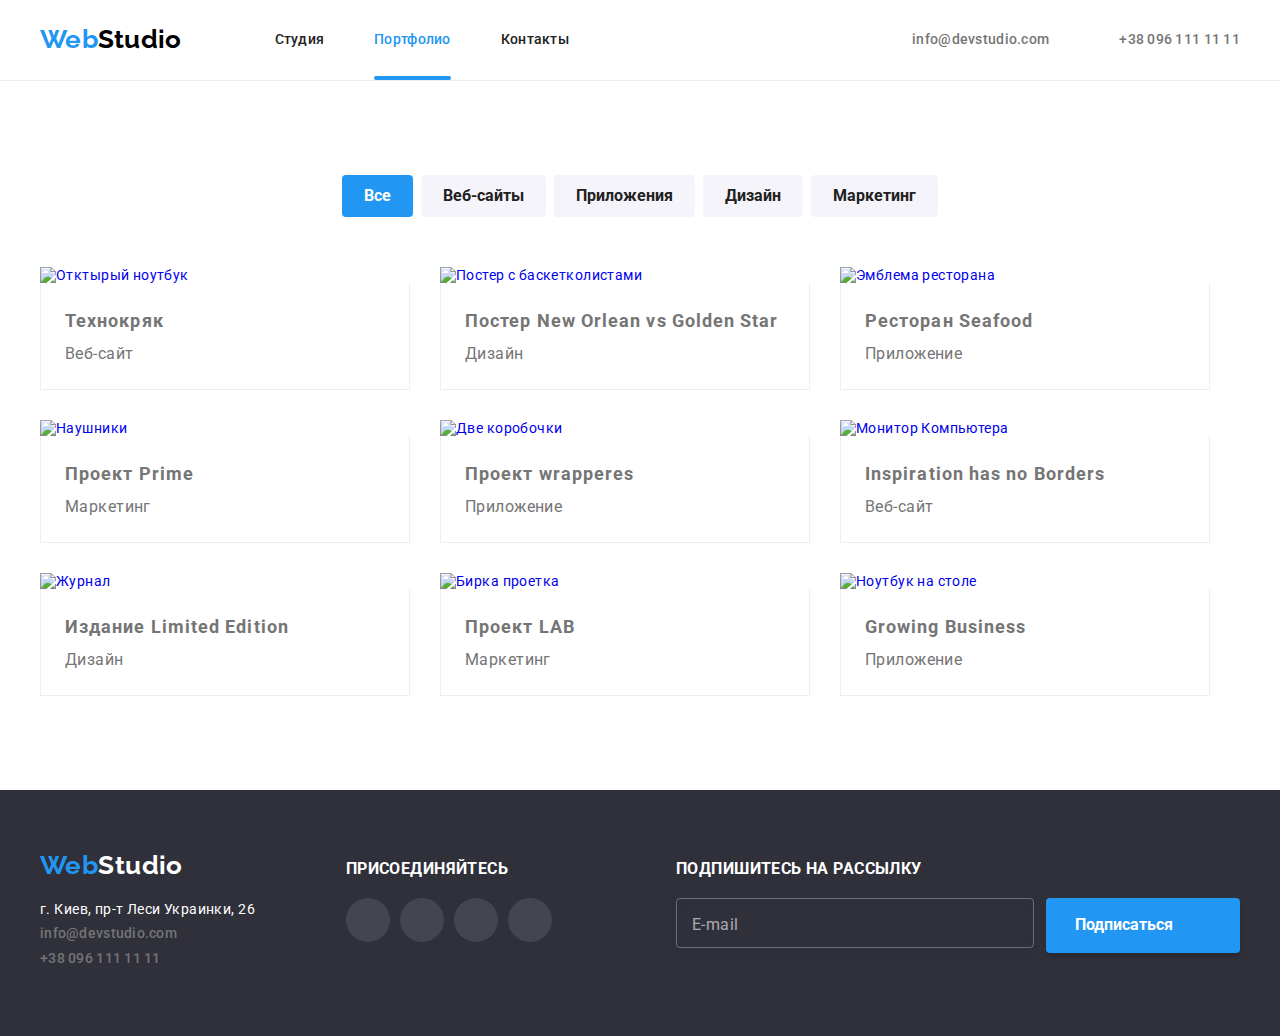
==== commit ac7da07b: "Д/З №7 перед сдачей" ====
--- a/portfolio.html
+++ b/portfolio.html
@@ -10,9 +10,9 @@
       href="https://fonts.googleapis.com/css2?family=Raleway:wght@700&family=Roboto:wght@400;500;700;900&display=swap"
       rel="stylesheet"
     />
-    <link rel="stylesheet" href="https://cdnjs.cloudflare.com/ajax/libs/modern-normalize/1.1.0/modern-normalize.min.css" integrity="sha512-wpPYUAdjBVSE4KJnH1VR1HeZfpl1ub8YT/NKx4PuQ5NmX2tKuGu6U/JRp5y+Y8XG2tV+wKQpNHVUX03MfMFn9Q==" crossorigin="anonymous" referrerpolicy="no-referrer" />
+    <!-- <link rel="stylesheet" href="https://cdnjs.cloudflare.com/ajax/libs/modern-normalize/1.1.0/modern-normalize.min.css" integrity="sha512-wpPYUAdjBVSE4KJnH1VR1HeZfpl1ub8YT/NKx4PuQ5NmX2tKuGu6U/JRp5y+Y8XG2tV+wKQpNHVUX03MfMFn9Q==" crossorigin="anonymous" referrerpolicy="no-referrer" /> -->
     <link rel="stylesheet" href="./css/main.min.css">
-    <title>Go IT. Д\З №4</title>
+    <title>Go IT. Д\З №7</title>
   </head>
   <body>
     <!-- header -->
@@ -50,35 +50,35 @@
 
     <!-- main -->
     <main class="content">
-        <section class="section-portfolio">
+        <section class="portfolio">
           <div class="container">
-            <h1 class="tittle">Портфолио</h1>
-            <ul class="filter-list list">
-              <li class="filter-list__item">
-                <button type="button" class="filter-list__btn btn btn--active">Все</button>
-              </li>
-              <li class="filter-list__item">
-                <button type="button" class="filter-list__btn btn">Веб-сайты</button>
-              </li>
-              <li class="filter-list__item">
-                <button type="button" class="filter-list__btn btn">Приложения</button>
-              </li>
-              <li class="filter-list__item">
-                <button type="button" class="filter-list__btn btn">Дизайн</button>
-              </li>
-              <li class="filter-list__item">
-                <button type="button" class="filter-list__btn btn">Маркетинг</button>
+            <h1 class="portfolio__tittle">Портфолио</h1>
+            <ul class="filter-list">
+              <li class="filter-list__item">
+                <button type="button" class="filter-list__btn filter-list__btn--active">Все</button>
+              </li>
+              <li class="filter-list__item">
+                <button type="button" class="filter-list__btn">Веб-сайты</button>
+              </li>
+              <li class="filter-list__item">
+                <button type="button" class="filter-list__btn">Приложения</button>
+              </li>
+              <li class="filter-list__item">
+                <button type="button" class="filter-list__btn">Дизайн</button>
+              </li>
+              <li class="filter-list__item">
+                <button type="button" class="filter-list__btn">Маркетинг</button>
               </li>
             </ul>
 
-            <ul class="content-list list">
-              <li class="content-list__item">
-                <a href="#" class="content-list__link link">
-                  <div class="wrapper-img">
+            <ul class="content-list">
+              <li class="content-list__item">
+                <a href="#" class="content-list__link">
+                  <div class="content-list__wrapper-img">
                     <img src="./img/portfolio/img.jpg" alt="Отктырый ноутбук" class="content-list__img" width="370">
                     <p>Технокряк это современная площадка распространения коронавируса. Компании используют эту платформу для цифрового шпионажа и атак на защищённые сервера конкурентов.</p>
                   </div>
-                  <div class="wrapper-text ">
+                  <div class="content-list__wrapper-text ">
                     <h2 class="content-list__tittle">Технокряк</h2>
                     <p class="content-list__text">Веб-сайт</p>
                   </div>
@@ -86,12 +86,12 @@
               </li>
 
               <li class="content-list__item">
-                <a href="#" class="content-list__link link">
-                  <div class="wrapper-img">
+                <a href="#" class="content-list__link">
+                  <div class="content-list__wrapper-img">
                     <img src="./img/portfolio/img(1).jpg" alt="Постер с баскетколистами" class="content-list__img" width="370">
                     <p>Технокряк это современная площадка распространения коронавируса. Компании используют эту платформу для цифрового шпионажа и атак на защищённые сервера конкурентов.</p>
                   </div>
-                  <div class="wrapper-text">
+                  <div class="content-list__wrapper-text">
                     <h2 class="content-list__tittle">Постер New Orlean vs Golden Star</h2>
                     <p class="content-list__text">Дизайн</p>
                   </div>
@@ -99,12 +99,12 @@
               </li>
 
               <li class="content-list__item">
-                <a href="#" class="content-list__link link">
-                  <div class="wrapper-img">
+                <a href="#" class="content-list__link">
+                  <div class="content-list__wrapper-img">
                     <img src="./img/portfolio/img(2).jpg" alt="Эмблема ресторана" class="content-list__img" width="370">
                     <p>Технокряк это современная площадка распространения коронавируса. Компании используют эту платформу для цифрового шпионажа и атак на защищённые сервера конкурентов.</p>
                   </div>
-                  <div class="wrapper-text">
+                  <div class="content-list__wrapper-text">
                     <h2 class="content-list__tittle">Ресторан Seafood</h2>
                     <p class="content-list__text">Приложение</p>
                   </div>
@@ -112,12 +112,12 @@
               </li>
 
               <li class="content-list__item">
-                <a href="#" class="content-list__link link">
-                  <div class="wrapper-img">
+                <a href="#" class="content-list__link">
+                  <div class="content-list__wrapper-img">
                     <img src="./img/portfolio/img(3).jpg" alt="Наушники" class="content-list__img" width="370">
                     <p>Технокряк это современная площадка распространения коронавируса. Компании используют эту платформу для цифрового шпионажа и атак на защищённые сервера конкурентов.</p>
                   </div>
-                  <div class="wrapper-text">
+                  <div class="content-list__wrapper-text">
                     <h2 class="content-list__tittle">Проект Prime</h2>
                     <p class="content-list__text">Маркетинг</p>
                   </div>
@@ -125,12 +125,12 @@
               </li>
 
               <li class="content-list__item">
-                <a href="#" class="content-list__link link">
-                  <div class="wrapper-img">
+                <a href="#" class="content-list__link">
+                  <div class="content-list__wrapper-img">
                     <img src="./img/portfolio/img(4).jpg" alt="Две коробочки" class="content-list__img" width="370">
                     <p>Технокряк это современная площадка распространения коронавируса. Компании используют эту платформу для цифрового шпионажа и атак на защищённые сервера конкурентов.</p>
                   </div>
-                  <div class="wrapper-text">
+                  <div class="content-list__wrapper-text">
                     <h2 class="content-list__tittle">Проект wrapperes</h2>
                     <p class="content-list__text">Приложение</p>
                   </div>
@@ -138,12 +138,12 @@
               </li>
 
               <li class="content-list__item">
-                <a href="#" class="content-list__link link">
-                  <div class="wrapper-img">
+                <a href="#" class="content-list__link">
+                  <div class="content-list__wrapper-img">
                     <img src="./img/portfolio/img(5).jpg" alt="Монитор Компьютера" class="content-list__img" width="370">
                     <p>Технокряк это современная площадка распространения коронавируса. Компании используют эту платформу для цифрового шпионажа и атак на защищённые сервера конкурентов.</p>
                   </div>
-                  <div class="wrapper-text">
+                  <div class="content-list__wrapper-text">
                     <h2 class="content-list__tittle">Inspiration has no Borders</h2>
                     <p class="content-list__text">Веб-сайт</p>
                   </div>
@@ -152,11 +152,11 @@
 
               <li class="content-list__item">
                 <a href="#" class="content-list__link link">
-                  <div class="wrapper-img">
+                  <div class="content-list__wrapper-img">
                     <img src="./img/portfolio/img(6).jpg" alt="Журнал" class="content-list__img" width="370">
                     <p>Технокряк это современная площадка распространения коронавируса. Компании используют эту платформу для цифрового шпионажа и атак на защищённые сервера конкурентов.</p>
                   </div>
-                  <div class="wrapper-text">
+                  <div class="content-list__wrapper-text">
                     <h2 class="content-list__tittle">Издание Limited Edition</h2>
                     <p class="content-list__text">Дизайн</p>
                   </div>
@@ -164,12 +164,12 @@
               </li>
 
               <li class="content-list__item">
-                <a href="#" class="content-list__link link">
-                  <div class="wrapper-img">
+                <a href="#" class="content-list__link">
+                  <div class="content-list__wrapper-img">
                     <img src="./img/portfolio/img(7).jpg" alt="Бирка проетка" class="content-list__img" width="370">
                     <p>Технокряк это современная площадка распространения коронавируса. Компании используют эту платформу для цифрового шпионажа и атак на защищённые сервера конкурентов.</p>
                   </div>
-                  <div class="wrapper-text">
+                  <div class="content-list__wrapper-text">
                     <h2 class="content-list__tittle">Проект LAB</h2>
                     <p class="content-list__text">Маркетинг</p>
                   </div>
@@ -177,12 +177,12 @@
               </li>
               
               <li class="content-list__item">
-                <a href="#" class="content-list__link link">
-                  <div class="wrapper-img">
+                <a href="#" class="content-list__link">
+                  <div class="content-list__wrapper-img">
                     <img src="./img/portfolio/img(8).jpg" alt="Ноутбук на столе" class="content-list__img" width="370">
                     <p>Технокряк это современная площадка распространения коронавируса. Компании используют эту платформу для цифрового шпионажа и атак на защищённые сервера конкурентов.</p>
                   </div>
-                  <div class="wrapper-text">
+                  <div class="content-list__wrapper-text">
                     <h2 class="content-list__tittle">Growing Business</h2>
                     <p class="content-list__text">Приложение</p>
                   </div>
@@ -198,46 +198,51 @@
     <footer class="footer" id="footer">
       <div class="container">
         <div class="footer__address">
-          <a href="#" class="logo  link"><span>Web</span>Studio</a>
+          <a href="#" class="logo"><span>Web</span>Studio</a>
           <address class="address">
             <a href="#" class="address__location  link">г. Киев, пр-т Леси Украинки, 26</a>
-            <ul class="contacts list">
-              <li>
-                <a class="contacts__item  link" href="mailto:info@devstudio.com">info@devstudio.com</a>
-              </li>
-              <li>
-                <a class="contacts__item  link" href="tel:+380961111111">+38 096 111 11 11</a>
+            
+            <!-- contacts -->
+            <ul class="contacts">
+              <li class="contacts__item">
+                <a class="contacts__link" href="mailto:info@devstudio.com">info@devstudio.com</a>
+              </li>
+              <li class="contacts__item">
+                <a class="contacts__link" href="tel:+380961111111">+38 096 111 11 11</a>
               </li>
             </ul>
           </address>
         </div>
-        <div class="footer__social social">
-          <p>Присоединяйтесь</p>
-          <ul class="social-list list">
-            <li class="social-list__item">
-              <a href="#" class="social-link link">
-                <svg width="20" height="20">
+
+        <div class="footer__social">
+          <p class="footer__social-title">Присоединяйтесь</p>
+          
+          <!-- social-list -->
+          <ul class="social-list">
+            <li class="social-list__item">
+              <a href="#" class="social-list__link">
+                <svg class="social-list__icon" width="20" height="20">
                   <use href="./img/sprites2.svg#icon-instagram"></use>
                 </svg>
               </a>
             </li>
             <li class="social-list__item">
-              <a href="#" class="social-link link">
-                <svg width="20" height="20">
+              <a href="#" class="social-list__link">
+                <svg class="social-list__icon" width="20" height="20">
                   <use href="./img/sprites2.svg#icon-twitter"></use>
                 </svg>
               </a>
             </li>
             <li class="social-list__item">
-              <a href="#" class="social-link link">
-                <svg width="20" height="20">
+              <a href="#" class="social-list__link">
+                <svg class="social-list__icon" width="20" height="20">
                   <use href="./img/sprites2.svg#icon-facebook"></use>
                 </svg>
               </a>
             </li>
             <li class="social-list__item">
-              <a href="#" class="social-link link">
-                <svg width="20" height="20">
+              <a href="#" class="social-list__link">
+                <svg class="social-list__icon" width="20" height="20">
                   <use href="./img/sprites2.svg#icon-linkedin"></use>
                 </svg>
               </a>
@@ -245,18 +250,18 @@
           </ul>
         </div>
 
-        <!-- form -->
+        <!-- form-footer -->
         <div class="footer__form">
-          <p>Подпишитесь на рассылку</p>
+          <p class="footer__form-title">Подпишитесь на рассылку</p>
           <form action="#" class="form-footer">
-            <div class="form-footer__field">
+            <div class="form-footer__field-input">
               <input type="email" name="subscribe" placeholder="E-mail" id="subscribe" class="form-footer__input">
-              <label for="subscribe">E-mail</label>
+              <label class="form-footer__label" for="subscribe">E-mail</label>
             </div>
-            <div class="form__fild">
-              <button type="submit" class="form-footer__btn btn">
+            <div class="form-footer__fild">
+              <button type="submit" class="form-footer__btn">
                 <span>Подписаться</span>
-                <svg width="24" height="24" class="send">
+                <svg class="form-footer__icon" width="24" height="24">
                   <use href="./img/sprites2.svg#icon-send"></use>
                 </svg>
               </button>
--- a/css/main.min.css
+++ b/css/main.min.css
@@ -1,2 +1,2 @@
-/*! normalize.css v8.0.1 | MIT License | github.com/necolas/normalize.css */html{line-height:1.15;-webkit-text-size-adjust:100%}body{margin:0}main{display:block}h1{font-size:2em;margin:0.67em 0}hr{-webkit-box-sizing:content-box;box-sizing:content-box;height:0;overflow:visible}pre{font-family:monospace, monospace;font-size:1em}a{background-color:transparent}abbr[title]{border-bottom:none;text-decoration:underline;-webkit-text-decoration:underline dotted;text-decoration:underline dotted}b,strong{font-weight:bolder}code,kbd,samp{font-family:monospace, monospace;font-size:1em}small{font-size:80%}sub,sup{font-size:75%;line-height:0;position:relative;vertical-align:baseline}sub{bottom:-0.25em}sup{top:-0.5em}img{border-style:none}button,input,optgroup,select,textarea{font-family:inherit;font-size:100%;line-height:1.15;margin:0}button,input{overflow:visible}button,select{text-transform:none}button,[type="button"],[type="reset"],[type="submit"]{-webkit-appearance:button}button::-moz-focus-inner,[type="button"]::-moz-focus-inner,[type="reset"]::-moz-focus-inner,[type="submit"]::-moz-focus-inner{border-style:none;padding:0}button:-moz-focusring,[type="button"]:-moz-focusring,[type="reset"]:-moz-focusring,[type="submit"]:-moz-focusring{outline:1px dotted ButtonText}fieldset{padding:0.35em 0.75em 0.625em}legend{-webkit-box-sizing:border-box;box-sizing:border-box;color:inherit;display:table;max-width:100%;padding:0;white-space:normal}progress{vertical-align:baseline}textarea{overflow:auto}[type="checkbox"],[type="radio"]{-webkit-box-sizing:border-box;box-sizing:border-box;padding:0}[type="number"]::-webkit-inner-spin-button,[type="number"]::-webkit-outer-spin-button{height:auto}[type="search"]{-webkit-appearance:textfield;outline-offset:-2px}[type="search"]::-webkit-search-decoration{-webkit-appearance:none}::-webkit-file-upload-button{-webkit-appearance:button;font:inherit}details{display:block}summary{display:list-item}template{display:none}[hidden]{display:none}h1,h2,h3,h4,h5,h6,p{padding:0;margin:0}ul{list-style:none;padding:0;margin:0}body{margin:0;color:var(--primaryColor);font-family:Roboto, sans-serif;font-weight:400;font-size:14px;letter-spacing:0.03em}img{max-width:100%;height:auto;display:block}.container{width:1200px;margin:0 auto;padding:0 15px}.nav{display:-webkit-box;display:-ms-flexbox;display:flex;-webkit-box-align:center;-ms-flex-align:center;align-items:center}.nav__list{display:-webkit-box;display:-ms-flexbox;display:flex}.nav__list li:not(:last-child){margin-right:50px}.nav__link{position:relative;font-weight:500;line-height:1.14;letter-spacing:0.02em;padding:32px 0px;display:block;-webkit-transition:color 0.25s cubic-bezier(0.4, 0, 0.2, 1);transition:color 0.25s cubic-bezier(0.4, 0, 0.2, 1)}.nav__link:hover,.nav__link:focus{color:#2196f3}.nav__link--active::after{content:"";position:absolute;bottom:0;left:0;width:100%;height:4px;background:#2196f3;border-radius:2px}.nav__link--active{color:#2196f3}.contacts{display:-webkit-box;display:-ms-flexbox;display:flex;margin-left:auto}.contacts__link{font-weight:500;line-height:1.14;letter-spacing:0.02em;color:#757575;display:-webkit-box;display:-ms-flexbox;display:flex;-webkit-box-align:center;-ms-flex-align:center;align-items:center;padding:32px 0;-webkit-transition:color 0.25s cubic-bezier(0.4, 0, 0.2, 1);transition:color 0.25s cubic-bezier(0.4, 0, 0.2, 1)}.contacts__link:hover,.contacts__link:focus{color:#2196f3}.contacts__icon{margin-right:10px;fill:#757575;-webkit-transition:fill 0.25s cubic-bezier(0.4, 0, 0.2, 1);transition:fill 0.25s cubic-bezier(0.4, 0, 0.2, 1)}.contacts__item:hover .contacts__icon,.contacts__link:focus .contacts__icon{fill:#2196f3}.contacts__item:last-child{margin-left:50px}.bakdrop{position:fixed;width:100%;height:100%;left:0px;top:0px;background:rgba(0,0,0,0.2);-webkit-transition:opacity 0.35s cubic-bezier(0.4, 0, 0.2, 1),visibility 0.35s cubic-bezier(0.4, 0, 0.2, 1);transition:opacity 0.35s cubic-bezier(0.4, 0, 0.2, 1),visibility 0.35s cubic-bezier(0.4, 0, 0.2, 1)}.modal{position:absolute;top:50%;left:50%;padding:40px;width:528px;height:581px;background-color:var(--colorText);-webkit-box-shadow:0px 1px 3px rgba(0,0,0,0.12),0px 1px 1px rgba(0,0,0,0.14),0px 2px 1px rgba(0,0,0,0.2);box-shadow:0px 1px 3px rgba(0,0,0,0.12),0px 1px 1px rgba(0,0,0,0.14),0px 2px 1px rgba(0,0,0,0.2);border-radius:4px;-webkit-transform:translate(-50%, -50%);transform:translate(-50%, -50%);-webkit-transition:opacity 0.35s cubic-bezier(0.4, 0, 0.2, 1),visibility 0.35s cubic-bezier(0.4, 0, 0.2, 1);transition:opacity 0.35s cubic-bezier(0.4, 0, 0.2, 1),visibility 0.35s cubic-bezier(0.4, 0, 0.2, 1)}.is-hidden{opacity:0;visibility:hidden;pointer-events:none;-webkit-transition:opacity 0.35s cubic-bezier(0.4, 0, 0.2, 1),visibility 0.35s cubic-bezier(0.4, 0, 0.2, 1);transition:opacity 0.35s cubic-bezier(0.4, 0, 0.2, 1),visibility 0.35s cubic-bezier(0.4, 0, 0.2, 1)}.close{position:absolute;top:8px;right:8px;background-color:var(--colorText);border:1px solid rgba(0,0,0,0.1);width:30px;height:30px;border-radius:50%;cursor:pointer}.close:hover::after,.close:focus::after,.close:hover::before,.close:focus::before{background:var(--activeColor)}.close:hover::after,.close:focus::after{-webkit-transform:rotate(-225deg);transform:rotate(-225deg)}.close:hover::before,.close:focus::before{-webkit-transform:rotate(225deg);transform:rotate(225deg)}.close::after,.close::before{content:"";position:absolute;top:14px;left:8px;height:1px;width:13px;background:#000;-webkit-transition:-webkit-transform 0.3s cubic-bezier(0.4, 0, 0.2, 1);transition:-webkit-transform 0.3s cubic-bezier(0.4, 0, 0.2, 1);transition:transform 0.3s cubic-bezier(0.4, 0, 0.2, 1);transition:transform 0.3s cubic-bezier(0.4, 0, 0.2, 1), -webkit-transform 0.3s cubic-bezier(0.4, 0, 0.2, 1)}.close::after{-webkit-transform:rotate(-45deg);transform:rotate(-45deg)}.close::before{-webkit-transform:rotate(45deg);transform:rotate(45deg)}.no-scroll{overflow:hidden}.footer__form{margin-left:auto}.form-footer{display:-webkit-box;display:-ms-flexbox;display:flex}.form-footer__field{position:relative}.form-footer__input{width:358px;height:50px;background-color:transparent;border:1px solid rgba(255,255,255,0.3);-webkit-filter:drop-shadow(0px 4px 4px rgba(0,0,0,0.15));filter:drop-shadow(0px 4px 4px rgba(0,0,0,0.15));border-radius:4px;padding-left:16px;font-size:16px;font-weight:400;line-height:1.25;color:rgba(255,255,255,0.6)}.form-footer__input:focus+label,.form-footer__input:not(:placeholder-shown)+label{-webkit-transform:translateY(30px);transform:translateY(30px)}.form-footer__input:focus-visible{border-color:var(--activeColor);outline:var(--activeColor)}.form-footer label{position:absolute;top:50%;left:16px;-webkit-transform:translateY(-50%);transform:translateY(-50%);-webkit-transition:-webkit-transform 0.2s linear;transition:-webkit-transform 0.2s linear;transition:transform 0.2s linear;transition:transform 0.2s linear, -webkit-transform 0.2s linear;font-size:16px;line-height:1.25;color:rgba(255,255,255,0.6)}input.form-footer__input::-webkit-input-placeholder{color:transparent}input.form-footer__input:-ms-input-placeholder{color:transparent}input.form-footer__input::-ms-input-placeholder{color:transparent}input.form-footer__input::placeholder{color:transparent}.form-footer__btn,.form-modal__btn{height:50px;margin-left:12px;padding:0px 29px}.form-footer__btn:hover,.form-footer__btn:focus,.form-modal__btn:hover,.form-modal__btn:focus{color:var(--activeColor);background-color:var(--btnBg)}.form-footer__btn .send{fill:var(--colorText);vertical-align:middle;margin-left:10px;-webkit-transition:fill 0.25s cubic-bezier(0.4, 0, 0.2, 1);transition:fill 0.25s cubic-bezier(0.4, 0, 0.2, 1)}.form-footer__btn:hover .send,.form-footer__btn:focus .send{fill:var(--activeColor)}.form-modal__input,.form-modal__label,.form-modal__btn{display:block}.modal strong{display:block;font-size:20px;line-height:1.15;font-weight:700;color:var(--primaryColor);margin-bottom:12px}.form-modal__label{position:relative;font-size:12px;line-height:1.17;color:var(--secondaryColor)}.form-modal__label:not(:last-child){margin-bottom:10px}.form-modal__label:nth-child(4){margin-bottom:20px}.form-modal__label span{display:block;margin-bottom:4px}.form-modal__input{width:100%;height:40px;border:1px solid rgba(33,33,33,0.2);border-radius:4px;padding-left:42px;-webkit-transition:border-color 0.25s cubic-bezier(0.4, 0, 0.2, 1),outline 0.25s cubic-bezier(0.4, 0, 0.2, 1);transition:border-color 0.25s cubic-bezier(0.4, 0, 0.2, 1),outline 0.25s cubic-bezier(0.4, 0, 0.2, 1)}.form-modal__input:focus-visible+svg{fill:var(--activeColor)}.form-modal__input:focus-visible,.form-modal__text:focus-visible{border-color:var(--activeColor);outline:var(--activeColor)}.icon-name,.icon-phone,.icon-mail{position:absolute;top:calc(50% + 4px);left:15px;-webkit-transition:fill 0.25s cubic-bezier(0.4, 0, 0.2, 1);transition:fill 0.25s cubic-bezier(0.4, 0, 0.2, 1)}.form-modal__text{width:100%;height:120px;border:1px solid rgba(33,33,33,0.2);border-radius:4px;resize:none;padding:12px 16px;-webkit-transition:border-color 0.25s cubic-bezier(0.4, 0, 0.2, 1);transition:border-color 0.25s cubic-bezier(0.4, 0, 0.2, 1)}.form-modal__text::-webkit-input-placeholder{font-size:14px;line-height:0.9;letter-spacing:0.01em;color:rgba(117,117,117,0.5)}.form-modal__text:-ms-input-placeholder{font-size:14px;line-height:0.9;letter-spacing:0.01em;color:rgba(117,117,117,0.5)}.form-modal__text::-ms-input-placeholder{font-size:14px;line-height:0.9;letter-spacing:0.01em;color:rgba(117,117,117,0.5)}.form-modal__text::placeholder{font-size:14px;line-height:0.9;letter-spacing:0.01em;color:rgba(117,117,117,0.5)}.form-modal__field{position:relative;display:-webkit-box;display:-ms-flexbox;display:flex;-webkit-box-align:center;-ms-flex-align:center;align-items:center;-webkit-box-pack:center;-ms-flex-pack:center;justify-content:center;margin-bottom:30px}.form-modal__checkbox{position:absolute;clip:rect(1px 1px 1px 1px);clip:rect(1px, 1px, 1px, 1px);padding:0;border:0;height:1px;width:1px;overflow:hidden}.form-modal__checkbox:focus{border:var(--activeColor)}.form-modal__field .form-modal__label{margin-left:8px;font-size:14px;line-height:1.7}.form-modal__field .form-modal__label::before{content:"";position:absolute;top:3px;left:-20px;display:block;width:16px;height:15px;cursor:pointer;background-image:url(../img/bd-check.svg);-webkit-transition:background-image 0.25s cubic-bezier(0.4, 0, 0.2, 1);transition:background-image 0.25s cubic-bezier(0.4, 0, 0.2, 1)}.form-modal__field .form-modal__label a{color:var(--activeColor)}.form-modal__checkbox:checked+.form-modal__label::before{background-image:url(../img/icon-check.svg)}.form-modal__btn{width:200px;margin:0 auto;-webkit-box-shadow:none;box-shadow:none}.form-modal__btn:hover,.form-modal__btn:active{border:1px solid var(--activeColor);-webkit-box-shadow:0px 4px 4px rgba(0,0,0,0.15);box-shadow:0px 4px 4px rgba(0,0,0,0.15)}.first-screen__btn{color:#fff;background-color:#2196f3;font-size:16px;line-height:1.9;font-weight:700;border-radius:4px;border:none;padding:0;cursor:pointer;-webkit-box-shadow:0px 4px 4px rgba(0,0,0,0.15);box-shadow:0px 4px 4px rgba(0,0,0,0.15);-webkit-transition:color 0.25s cubic-bezier(0.4, 0, 0.2, 1),background-color 0.25s cubic-bezier(0.4, 0, 0.2, 1),-webkit-box-shadow 0.25s cubic-bezier(0.4, 0, 0.2, 1);transition:color 0.25s cubic-bezier(0.4, 0, 0.2, 1),background-color 0.25s cubic-bezier(0.4, 0, 0.2, 1),-webkit-box-shadow 0.25s cubic-bezier(0.4, 0, 0.2, 1);transition:color 0.25s cubic-bezier(0.4, 0, 0.2, 1),background-color 0.25s cubic-bezier(0.4, 0, 0.2, 1),box-shadow 0.25s cubic-bezier(0.4, 0, 0.2, 1);transition:color 0.25s cubic-bezier(0.4, 0, 0.2, 1),background-color 0.25s cubic-bezier(0.4, 0, 0.2, 1),box-shadow 0.25s cubic-bezier(0.4, 0, 0.2, 1),-webkit-box-shadow 0.25s cubic-bezier(0.4, 0, 0.2, 1)}.first-screen__btn:hover,.first-screen__btn:focus{color:#2196f3;background-color:#f5f4fa}.logo{color:#000000;font-family:Raleway;font-weight:700;font-size:26px;line-height:1.2;margin-right:93px;padding:24px 0px}.logo span{color:#2196f3}.header{font-weight:500;line-height:1.14;letter-spacing:0.02em}.header .container{display:-webkit-box;display:-ms-flexbox;display:flex}.first-screen{background-color:var(--sectionBg);background-image:-webkit-gradient(linear, left top, left bottom, from(rgba(47,48,58,0.4)), to(rgba(47,48,58,0.4))),url(../img/bg.jpg);background-image:linear-gradient(rgba(47,48,58,0.4), rgba(47,48,58,0.4)),url(../img/bg.jpg);text-align:center;height:600px;max-width:1600px;margin:0 auto}.first-screen .container{display:-webkit-box;display:-ms-flexbox;display:flex;-webkit-box-pack:center;-ms-flex-pack:center;justify-content:center;-webkit-box-align:center;-ms-flex-align:center;align-items:center;height:100%}.first-screen__wrapper{width:696px}.first-screen__title{color:#fff;font-size:44px;font-weight:900;line-height:1.36;letter-spacing:0.06em;text-transform:uppercase;margin-bottom:30px}.first-screen__btn{padding:10px 32px}.advantages{padding-top:94px;padding-bottom:47px}.advantages__title{font-size:0px}.advantages__items{display:-webkit-box;display:-ms-flexbox;display:flex}.advantages__item{width:270px}.advantages__icon{display:-webkit-box;display:-ms-flexbox;display:flex;-webkit-box-pack:center;-ms-flex-pack:center;justify-content:center;-webkit-box-align:center;-ms-flex-align:center;align-items:center;margin-bottom:30px;height:120px;background-color:var(--btnBg);border-radius:4px}.advantages__item:not(:last-child){margin-right:30px}.advantages__subtitle{color:var(--primaryColor);font-weight:700;line-height:1.14;text-transform:uppercase;margin-bottom:10px}.advantages__text{color:var(--secondaryColor);line-height:1.7}.work{padding-top:47px;padding-bottom:94px}.work__title{margin-bottom:50px}.work__list{display:-webkit-box;display:-ms-flexbox;display:flex;margin:-15px}.work__item{margin:15px}.work__item .box{position:relative;width:100%;height:100%}.work__item .box p{position:absolute;bottom:0;display:-webkit-box;display:-ms-flexbox;display:flex;-webkit-box-pack:center;-ms-flex-pack:center;justify-content:center;-webkit-box-align:center;-ms-flex-align:center;align-items:center;font-weight:700;font-size:14px;line-height:1.14;text-transform:uppercase;color:var(--colorText);width:370px;height:70px;background:rgba(47,48,58,0.8)}.team{background-color:var(--btnBg);padding:94px 0px}.team__title{margin-bottom:50px}.team__list{display:-webkit-box;display:-ms-flexbox;display:flex;margin:-15px}.team__item{text-align:center;margin:15px;-webkit-box-shadow:0px 1px 3px rgba(0,0,0,0.12),0px 1px 1px rgba(0,0,0,0.14),0px 2px 1px rgba(0,0,0,0.2);box-shadow:0px 1px 3px rgba(0,0,0,0.12),0px 1px 1px rgba(0,0,0,0.14),0px 2px 1px rgba(0,0,0,0.2);border-radius:0px 0px 4px 4px}.team__item .box{padding:30px 32px;background-color:var(--colorText)}.team__subtitle{font-size:16px;line-height:1.19;font-weight:500;margin-bottom:10px}.team__text{color:var(--secondaryColor);font-size:16px;line-height:1.2;margin-bottom:16px}.social-list{display:-webkit-box;display:-ms-flexbox;display:flex;-webkit-box-pack:center;-ms-flex-pack:center;justify-content:center;-webkit-box-align:center;-ms-flex-align:center;align-items:center}.social-list__item a{width:44px;height:44px;border-radius:50%;display:-webkit-box;display:-ms-flexbox;display:flex;-webkit-box-pack:center;-ms-flex-pack:center;justify-content:center;-webkit-box-align:center;-ms-flex-align:center;align-items:center;-webkit-transition:color 0.25s cubic-bezier(0.4, 0, 0.2, 1),background-color 0.25s cubic-bezier(0.4, 0, 0.2, 1);transition:color 0.25s cubic-bezier(0.4, 0, 0.2, 1),background-color 0.25s cubic-bezier(0.4, 0, 0.2, 1)}.social-list__item a:hover,.social-list__item a:focus,.footer .social-list__item a:hover,.footer .social-list__item a:focus{background-color:var(--activeColor)}.social-list__item svg{fill:#afb1b8;-webkit-transition:fill 0.25s cubic-bezier(0.4, 0, 0.2, 1);transition:fill 0.25s cubic-bezier(0.4, 0, 0.2, 1)}.social-list .social-list__item a:hover svg,.social-link:focus svg{fill:var(--colorText)}.clients-list{display:-webkit-box;display:-ms-flexbox;display:flex}.clients{padding:94px 0px}.clients__title{margin-bottom:50px}.clients-list__item{width:170px;height:92px;border:1px solid #afb1b8;border-radius:4px}.clients-list__item a{width:100%;height:100%;display:-webkit-box;display:-ms-flexbox;display:flex;-webkit-box-pack:center;-ms-flex-pack:center;justify-content:center;-webkit-box-align:center;-ms-flex-align:center;align-items:center;-webkit-transition:border 0.25s cubic-bezier(0.4, 0, 0.2, 1);transition:border 0.25s cubic-bezier(0.4, 0, 0.2, 1)}.clients-list__item:hover,.clients-list__link:focus{border:1px solid var(--activeColor)}.clients-list__item svg{fill:#afb1b8;-webkit-transition:fill 0.25s cubic-bezier(0.4, 0, 0.2, 1);transition:fill 0.25s cubic-bezier(0.4, 0, 0.2, 1)}.clients-list .clients-list__item:hover svg,.clients-list__link:focus svg{fill:var(--activeColor);-webkit-transition:fill 0.25s cubic-bezier(0.4, 0, 0.2, 1);transition:fill 0.25s cubic-bezier(0.4, 0, 0.2, 1)}.clients-list__item:not(:last-child){margin-right:30px}.advantages{padding-top:94px;padding-bottom:47px}.advantages__title{font-size:0px}.advantages__items{display:-webkit-box;display:-ms-flexbox;display:flex}.advantages__item{width:270px}.advantages__icon{display:-webkit-box;display:-ms-flexbox;display:flex;-webkit-box-pack:center;-ms-flex-pack:center;justify-content:center;-webkit-box-align:center;-ms-flex-align:center;align-items:center;margin-bottom:30px;height:120px;background-color:var(--btnBg);border-radius:4px}.advantages__item:not(:last-child){margin-right:30px}.advantages__subtitle{color:var(--primaryColor);font-weight:700;line-height:1.14;text-transform:uppercase;margin-bottom:10px}.advantages__text{color:var(--secondaryColor);line-height:1.7}.footer{background-color:var(--sectionBg);padding:60px 0px}.footer .container{display:-webkit-box;display:-ms-flexbox;display:flex;-webkit-box-align:baseline;-ms-flex-align:baseline;align-items:baseline}.footer .logo{color:var(--colorText);display:block;margin-bottom:20px;padding:0}.footer__address{margin-right:70px}.address{font-style:normal}.address__location{color:var(--colorText);margin-bottom:9px;display:block}.address .contacts{display:inline}.address .contacts li:first-child{margin-bottom:9px}.address .contacts li:last-child{margin-left:0px}.address .contacts__item{color:rgba(255,255,255,0.6);font-weight:400;padding:0}.footer__social p,.footer__form p{font-weight:700;font-size:16px;line-height:1.14;color:var(--colorText);text-transform:uppercase;margin-bottom:20px}.footer .social-list__item svg{fill:var(--colorText)}.footer .social-list__item a{background-color:rgba(255,255,255,0.1)}.footer .social-list__item:not(:last-child){margin-right:10px}.section-portfolio{border-top:1px solid #ececec;padding:94px 0px}.section-portfolio .tittle{font-size:0}.filter-list{display:-webkit-box;display:-ms-flexbox;display:flex;-webkit-box-pack:center;-ms-flex-pack:center;justify-content:center;margin-bottom:50px}.filter-list__item:not(:last-child){margin-right:8px}.filter-list__btn{display:inline-block;color:var(--primaryColor);background-color:var(--btnBg);font-family:inherit;font-weight:500;line-height:1.5;text-align:center;-webkit-box-shadow:none;box-shadow:none;padding:6px 22px}.filter-list__btn:hover,.filter-list__btn:focus{background-color:var(--activeColor);color:var(--colorText);-webkit-box-shadow:0px 3px 1px rgba(0,0,0,0.1),0px 1px 2px rgba(0,0,0,0.08),0px 2px 2px rgba(0,0,0,0.12);box-shadow:0px 3px 1px rgba(0,0,0,0.1),0px 1px 2px rgba(0,0,0,0.08),0px 2px 2px rgba(0,0,0,0.12)}.filter-list__btn.btn-active{color:var(--colorText)}.content-list{display:-webkit-box;display:-ms-flexbox;display:flex;-ms-flex-wrap:wrap;flex-wrap:wrap;margin:-15px}.content-list__item{margin:15px;-webkit-transition:-webkit-box-shadow 0.25s cubic-bezier(0.4, 0, 0.2, 1);transition:-webkit-box-shadow 0.25s cubic-bezier(0.4, 0, 0.2, 1);transition:box-shadow 0.25s cubic-bezier(0.4, 0, 0.2, 1);transition:box-shadow 0.25s cubic-bezier(0.4, 0, 0.2, 1), -webkit-box-shadow 0.25s cubic-bezier(0.4, 0, 0.2, 1)}.content-list__item:hover{-webkit-box-shadow:0px 1px 1px rgba(0,0,0,0.12),0px 4px 4px rgba(0,0,0,0.06),1px 4px 6px rgba(0,0,0,0.16);box-shadow:0px 1px 1px rgba(0,0,0,0.12),0px 4px 4px rgba(0,0,0,0.06),1px 4px 6px rgba(0,0,0,0.16)}.content-list__item:hover .wrapper-img::before,.content-list__link:focus .wrapper-img::before,.content-list__item:hover .wrapper-img>p,.content-list__link:focus .wrapper-img>p{opacity:1;-webkit-transform:translateY(0%);transform:translateY(0%);overflow:auto}.content-list__link{display:inline-block;position:relative}.content-list__link:focus{-webkit-box-shadow:0px 1px 1px rgba(0,0,0,0.12),0px 4px 4px rgba(0,0,0,0.06),1px 4px 6px rgba(0,0,0,0.16);box-shadow:0px 1px 1px rgba(0,0,0,0.12),0px 4px 4px rgba(0,0,0,0.06),1px 4px 6px rgba(0,0,0,0.16)}.content-list__link .wrapper-img{position:relative;width:100%;height:100%;overflow:hidden}.content-list__link .wrapper-img::before{content:"";position:absolute;top:0;right:0;bottom:100%;width:100%;height:100%;background-color:rgba(33,150,243,0.9);opacity:0;-webkit-transform:translateY(100%);transform:translateY(100%);-webkit-transition:0.25s linear;transition:0.25s linear}.wrapper-img>p{position:absolute;top:0;right:0;width:100%;height:100%;padding:60px 24px;font-size:18px;line-height:1.6;color:var(--colorText);opacity:0;-webkit-transform:translateY(100%);transform:translateY(100%);-webkit-transition-property:opasity, -webkit-transform;transition-property:opasity, -webkit-transform;transition-property:opasity, transform;transition-property:opasity, transform, -webkit-transform;-webkit-transition:0.25s linear;transition:0.25s linear}.wrapper-text{padding:20px 24px;border-left:1px solid #eeeeee;border-right:1px solid #eeeeee;border-bottom:1px solid #eeeeee}.content-list__tittle{font-size:18px;line-height:2;letter-spacing:0.06em;margin-bottom:4px}.content-list__text{color:var(--secondaryColor);font-size:16px;line-height:1.86}.nav__link,.contacts__link,.logo{text-decoration:none;color:#212121}
+/*! normalize.css v8.0.1 | MIT License | github.com/necolas/normalize.css */html{line-height:1.15;-webkit-text-size-adjust:100%}body{margin:0}main{display:block}h1{font-size:2em;margin:0.67em 0}hr{-webkit-box-sizing:content-box;box-sizing:content-box;height:0;overflow:visible}pre{font-family:monospace, monospace;font-size:1em}a{background-color:transparent}p{-webkit-box-sizing:border-box;box-sizing:border-box}abbr[title]{border-bottom:none;text-decoration:underline;-webkit-text-decoration:underline dotted;text-decoration:underline dotted}b,strong{font-weight:bolder}code,kbd,samp{font-family:monospace, monospace;font-size:1em}small{font-size:80%}sub,sup{font-size:75%;line-height:0;position:relative;vertical-align:baseline}sub{bottom:-0.25em}sup{top:-0.5em}img{border-style:none}button,input,optgroup,select,textarea{font-family:inherit;font-size:100%;line-height:1.15;margin:0;-webkit-box-sizing:border-box;box-sizing:border-box}button,input{overflow:visible}button,select{text-transform:none}button,[type="button"],[type="reset"],[type="submit"]{-webkit-appearance:button}button::-moz-focus-inner,[type="button"]::-moz-focus-inner,[type="reset"]::-moz-focus-inner,[type="submit"]::-moz-focus-inner{border-style:none;padding:0}button:-moz-focusring,[type="button"]:-moz-focusring,[type="reset"]:-moz-focusring,[type="submit"]:-moz-focusring{outline:1px dotted ButtonText}fieldset{padding:0.35em 0.75em 0.625em}legend{-webkit-box-sizing:border-box;box-sizing:border-box;color:inherit;display:table;max-width:100%;padding:0;white-space:normal}progress{vertical-align:baseline}textarea{overflow:auto}[type="checkbox"],[type="radio"]{-webkit-box-sizing:border-box;box-sizing:border-box;padding:0}[type="number"]::-webkit-inner-spin-button,[type="number"]::-webkit-outer-spin-button{height:auto}[type="search"]{-webkit-appearance:textfield;outline-offset:-2px}[type="search"]::-webkit-search-decoration{-webkit-appearance:none}::-webkit-file-upload-button{-webkit-appearance:button;font:inherit}details{display:block}summary{display:list-item}template{display:none}[hidden]{display:none}h1,h2,h3,h4,h5,h6,p{padding:0;margin:0}ul{list-style:none;padding:0;margin:0}body{margin:0;color:#212121;font-family:Roboto, sans-serif;font-weight:400;font-size:14px;letter-spacing:0.03em}img{max-width:100%;height:auto;display:block}.container{width:1200px;margin:0 auto;padding:0 15px}.footer .container{display:-webkit-box;display:-ms-flexbox;display:flex;-webkit-box-align:baseline;-ms-flex-align:baseline;align-items:baseline}.logo{color:#000;font-family:Raleway;font-size:26px;font-weight:700;line-height:1.2;margin-right:93px;padding:24px 0px}.logo span{color:#2196f3}.footer .logo{color:#fff;display:block;margin-bottom:20px;padding:0}.nav{display:-webkit-box;display:-ms-flexbox;display:flex;-webkit-box-align:center;-ms-flex-align:center;align-items:center}.nav__list{display:-webkit-box;display:-ms-flexbox;display:flex}.nav__list li:not(:last-child){margin-right:50px}.nav__link{color:#212121;font-weight:500;line-height:1.14;letter-spacing:.02em;position:relative;padding:32px 0px;display:block;-webkit-transition:color 0.25s cubic-bezier(0.4, 0, 0.2, 1);transition:color 0.25s cubic-bezier(0.4, 0, 0.2, 1)}.nav__link:hover,.nav__link:focus{color:#2196f3}.nav__link--active::after{content:"";position:absolute;bottom:0;left:0;width:100%;height:4px;background:#2196f3;border-radius:2px}.nav__link--active{color:#2196f3}.contacts{display:-webkit-box;display:-ms-flexbox;display:flex;margin-left:auto}.address .contacts{display:inline;color:rgba(255,255,255,0.6);font-weight:400;padding:0}.header .contacts{color:#757575}.header .contacts__item:last-child{margin-left:50px}.address .contacts__item:last-child{margin-left:0}.contacts__link{color:#757575;font-weight:500;line-height:1.14;letter-spacing:.02em;display:-webkit-box;display:-ms-flexbox;display:flex;-webkit-box-align:center;-ms-flex-align:center;align-items:center;padding:32px 0;-webkit-transition:color 0.25s cubic-bezier(0.4, 0, 0.2, 1);transition:color 0.25s cubic-bezier(0.4, 0, 0.2, 1)}.contacts__link:hover,.contacts__link:focus{color:#2196f3}.address .contacts__link:first-child{padding:0;margin-bottom:9px}.address .contacts__link:last-child{padding:0;margin-left:0px}.contacts__icon{margin-right:10px;fill:#757575;-webkit-transition:fill 0.25s cubic-bezier(0.4, 0, 0.2, 1);transition:fill 0.25s cubic-bezier(0.4, 0, 0.2, 1)}.contacts__item:hover .contacts__icon,.contacts__link:focus .contacts__icon{fill:#2196f3}.bakdrop{position:fixed;width:100%;height:100%;left:0px;top:0px;background:rgba(0,0,0,0.2);-webkit-transition:opacity 0.35s cubic-bezier(0.4, 0, 0.2, 1),visibility 0.35s cubic-bezier(0.4, 0, 0.2, 1);transition:opacity 0.35s cubic-bezier(0.4, 0, 0.2, 1),visibility 0.35s cubic-bezier(0.4, 0, 0.2, 1)}.modal{position:absolute;top:50%;left:50%;padding:40px;width:528px;height:581px;background-color:#fff;-webkit-box-shadow:0px 1px 3px rgba(0,0,0,0.12),0px 1px 1px rgba(0,0,0,0.14),0px 2px 1px rgba(0,0,0,0.2);box-shadow:0px 1px 3px rgba(0,0,0,0.12),0px 1px 1px rgba(0,0,0,0.14),0px 2px 1px rgba(0,0,0,0.2);border-radius:4px;-webkit-transform:translate(-50%, -50%);transform:translate(-50%, -50%);-webkit-transition:opacity 0.35s cubic-bezier(0.4, 0, 0.2, 1),visibility 0.35s cubic-bezier(0.4, 0, 0.2, 1);transition:opacity 0.35s cubic-bezier(0.4, 0, 0.2, 1),visibility 0.35s cubic-bezier(0.4, 0, 0.2, 1)}.is-hidden{opacity:0;visibility:hidden;pointer-events:none;-webkit-transition:opacity 0.35s cubic-bezier(0.4, 0, 0.2, 1),visibility 0.35s cubic-bezier(0.4, 0, 0.2, 1);transition:opacity 0.35s cubic-bezier(0.4, 0, 0.2, 1),visibility 0.35s cubic-bezier(0.4, 0, 0.2, 1)}.close{position:absolute;top:8px;right:8px;background-color:#fff;border:1px solid rgba(0,0,0,0.1);width:30px;height:30px;border-radius:50%;cursor:pointer}.close:hover::after,.close:focus::after{background:#2196f3;-webkit-transform:rotate(-225deg);transform:rotate(-225deg)}.close:hover::before,.close:focus::before{background:#2196f3;-webkit-transform:rotate(225deg);transform:rotate(225deg)}.close::after,.close::before{content:"";position:absolute;top:14px;left:8px;height:1px;width:13px;background:#000;-webkit-transition:-webkit-transform 0.5s cubic-bezier(0.4, 0, 0.2, 1);transition:-webkit-transform 0.5s cubic-bezier(0.4, 0, 0.2, 1);transition:transform 0.5s cubic-bezier(0.4, 0, 0.2, 1);transition:transform 0.5s cubic-bezier(0.4, 0, 0.2, 1), -webkit-transform 0.5s cubic-bezier(0.4, 0, 0.2, 1)}.close::after{-webkit-transform:rotate(-45deg);transform:rotate(-45deg)}.close::before{-webkit-transform:rotate(45deg);transform:rotate(45deg)}.no-scroll{overflow:hidden}.footer__form{margin-left:auto}.form-footer{display:-webkit-box;display:-ms-flexbox;display:flex}.form-footer__field-input{position:relative}.form-footer__input{color:rgba(255,255,255,0.6);font-size:16px;font-weight:400;line-height:1.25;width:358px;height:50px;background-color:transparent;border:1px solid rgba(255,255,255,0.3);-webkit-filter:drop-shadow(0px 4px 4px rgba(0,0,0,0.15));filter:drop-shadow(0px 4px 4px rgba(0,0,0,0.15));border-radius:4px;padding-left:16px}.form-footer__input:focus-visible{border-color:#2196f3;outline:#2196f3}.form-footer__input:focus+label,.form-footer__input:not(:placeholder-shown)+label{-webkit-transform:translateY(30px);transform:translateY(30px)}.form-footer__input::-webkit-input-placeholder{color:transparent}.form-footer__input:-ms-input-placeholder{color:transparent}.form-footer__input::-ms-input-placeholder{color:transparent}.form-footer__input::placeholder{color:transparent}.form-footer__label{color:rgba(255,255,255,0.6);font-size:16px;line-height:1.25;position:absolute;top:50%;left:16px;-webkit-transform:translateY(-50%);transform:translateY(-50%);-webkit-transition:-webkit-transform 0.2s linear;transition:-webkit-transform 0.2s linear;transition:transform 0.2s linear;transition:transform 0.2s linear, -webkit-transform 0.2s linear}.form-footer__btn{color:#fff;background-color:#2196f3;font-size:16px;line-height:1.9;font-weight:700;border-radius:4px;border:none;cursor:pointer;-webkit-box-shadow:0px 4px 4px rgba(0,0,0,0.15);box-shadow:0px 4px 4px rgba(0,0,0,0.15);-webkit-transition:color 0.25s cubic-bezier(0.4, 0, 0.2, 1),background-color 0.25s cubic-bezier(0.4, 0, 0.2, 1),-webkit-box-shadow 0.25s cubic-bezier(0.4, 0, 0.2, 1);transition:color 0.25s cubic-bezier(0.4, 0, 0.2, 1),background-color 0.25s cubic-bezier(0.4, 0, 0.2, 1),-webkit-box-shadow 0.25s cubic-bezier(0.4, 0, 0.2, 1);transition:color 0.25s cubic-bezier(0.4, 0, 0.2, 1),background-color 0.25s cubic-bezier(0.4, 0, 0.2, 1),box-shadow 0.25s cubic-bezier(0.4, 0, 0.2, 1);transition:color 0.25s cubic-bezier(0.4, 0, 0.2, 1),background-color 0.25s cubic-bezier(0.4, 0, 0.2, 1),box-shadow 0.25s cubic-bezier(0.4, 0, 0.2, 1),-webkit-box-shadow 0.25s cubic-bezier(0.4, 0, 0.2, 1);margin-left:12px;padding:12px 29px}.form-footer__btn:hover,.form-footer__btn:focus{color:#2196f3;background-color:#f5f4fa}.form-footer__icon{fill:#fff;vertical-align:middle;margin-left:10px;-webkit-transition:fill 0.25s cubic-bezier(0.4, 0, 0.2, 1);transition:fill 0.25s cubic-bezier(0.4, 0, 0.2, 1)}.form-footer__btn:hover .form-footer__icon,.form-footer__btn:focus .form-footer__icon{fill:#2196f3}.modal strong{color:#757575;font-size:20px;font-weight:700;line-height:1.15;display:block;margin-bottom:12px}.form-modal__label{position:relative;display:block;color:#757575;font-size:12px;line-height:1.17}.form-modal__labell:not(:last-child){margin-bottom:10px}.form-modal__label:nth-child(4){margin-bottom:20px}.form-modal__label span{display:block;margin-bottom:4px}.form-modal__input{display:block;width:100%;height:40px;border:1px solid rgba(33,33,33,0.2);border-radius:4px;padding-left:42px;-webkit-transition:border-color 0.25s cubic-bezier(0.4, 0, 0.2, 1),outline 0.25s cubic-bezier(0.4, 0, 0.2, 1);transition:border-color 0.25s cubic-bezier(0.4, 0, 0.2, 1),outline 0.25s cubic-bezier(0.4, 0, 0.2, 1)}.form-modal__input:focus-visible+svg{fill:#2196f3}.form-modal__input:focus-visible{border-color:#2196f3;outline:#2196f3}.icon-name,.icon-phone,.icon-mail{position:absolute;top:calc(50% + 4px);left:15px;-webkit-transition:fill 0.25s cubic-bezier(0.4, 0, 0.2, 1);transition:fill 0.25s cubic-bezier(0.4, 0, 0.2, 1)}.form-modal__text{width:100%;height:120px;border:1px solid rgba(33,33,33,0.2);border-radius:4px;resize:none;padding:12px 16px;-webkit-transition:border-color 0.25s cubic-bezier(0.4, 0, 0.2, 1);transition:border-color 0.25s cubic-bezier(0.4, 0, 0.2, 1)}.form-modal__text::-webkit-input-placeholder{color:rgba(117,117,117,0.5);font-size:14px;line-height:.9;letter-spacing:.01em}.form-modal__text:-ms-input-placeholder{color:rgba(117,117,117,0.5);font-size:14px;line-height:.9;letter-spacing:.01em}.form-modal__text::-ms-input-placeholder{color:rgba(117,117,117,0.5);font-size:14px;line-height:.9;letter-spacing:.01em}.form-modal__text::placeholder{color:rgba(117,117,117,0.5);font-size:14px;line-height:.9;letter-spacing:.01em}.form-modal__text:focus-visible{border-color:#2196f3;outline:#2196f3}.form-modal__field{position:relative;display:-webkit-box;display:-ms-flexbox;display:flex;-webkit-box-align:center;-ms-flex-align:center;align-items:center;-webkit-box-pack:center;-ms-flex-pack:center;justify-content:center;margin-bottom:30px}.form-modal__checkbox{position:absolute;clip:rect(1px 1px 1px 1px);clip:rect(1px, 1px, 1px, 1px);padding:0;border:0;height:1px;width:1px;overflow:hidden}.form-modal__checkbox:focus{border:#2196f3}.form-modal__checkbox:checked+.form-modal__label::before{background-image:url(../img/icon-check.svg)}.form-modal__label{font-size:14px;line-height:1.7;margin-left:8px}.form-modal__label:last-child:before{content:"";position:absolute;top:3px;left:-20px;display:block;width:16px;height:15px;cursor:pointer;background-image:url(../img/bd-check.svg);-webkit-transition:background-image 0.25s cubic-bezier(0.4, 0, 0.2, 1);transition:background-image 0.25s cubic-bezier(0.4, 0, 0.2, 1)}.form-modal__contract{color:#2196f3}.form-modal__btn{color:#fff;background-color:#2196f3;font-size:16px;line-height:1.9;font-weight:700;border-radius:4px;border:none;cursor:pointer;-webkit-box-shadow:0px 4px 4px rgba(0,0,0,0.15);box-shadow:0px 4px 4px rgba(0,0,0,0.15);-webkit-transition:color 0.25s cubic-bezier(0.4, 0, 0.2, 1),background-color 0.25s cubic-bezier(0.4, 0, 0.2, 1),-webkit-box-shadow 0.25s cubic-bezier(0.4, 0, 0.2, 1);transition:color 0.25s cubic-bezier(0.4, 0, 0.2, 1),background-color 0.25s cubic-bezier(0.4, 0, 0.2, 1),-webkit-box-shadow 0.25s cubic-bezier(0.4, 0, 0.2, 1);transition:color 0.25s cubic-bezier(0.4, 0, 0.2, 1),background-color 0.25s cubic-bezier(0.4, 0, 0.2, 1),box-shadow 0.25s cubic-bezier(0.4, 0, 0.2, 1);transition:color 0.25s cubic-bezier(0.4, 0, 0.2, 1),background-color 0.25s cubic-bezier(0.4, 0, 0.2, 1),box-shadow 0.25s cubic-bezier(0.4, 0, 0.2, 1),-webkit-box-shadow 0.25s cubic-bezier(0.4, 0, 0.2, 1);display:block;padding:10px 0;width:200px;margin:0 auto;-webkit-box-shadow:none;box-shadow:none}.form-modal__btn:hover,.form-modal__btn:focus{color:#2196f3;background-color:#f5f4fa}.social-list{display:-webkit-box;display:-ms-flexbox;display:flex;-webkit-box-pack:center;-ms-flex-pack:center;justify-content:center;-webkit-box-align:center;-ms-flex-align:center;align-items:center}.footer .social-list__item:not(:last-child){margin-right:10px}.social-list__link{width:44px;height:44px;border-radius:50%;display:-webkit-box;display:-ms-flexbox;display:flex;-webkit-box-pack:center;-ms-flex-pack:center;justify-content:center;-webkit-box-align:center;-ms-flex-align:center;align-items:center;-webkit-transition:color 0.25s cubic-bezier(0.4, 0, 0.2, 1),background-color 0.25s cubic-bezier(0.4, 0, 0.2, 1);transition:color 0.25s cubic-bezier(0.4, 0, 0.2, 1),background-color 0.25s cubic-bezier(0.4, 0, 0.2, 1)}.social-list__link:hover,.social-list__link:focus,.footer .social-list__link:hover,.footer .social-list__link:focus{background-color:#2196f3}.footer .social-list__link{background-color:rgba(255,255,255,0.1)}.social-list__icon{fill:#afb1b8;-webkit-transition:fill 0.25s cubic-bezier(0.4, 0, 0.2, 1);transition:fill 0.25s cubic-bezier(0.4, 0, 0.2, 1)}.footer .social-list__icon{fill:#fff}.social-list__link:hover .social-list__icon,.social-list__link:focus .social-list__icon{fill:#fff}.address{font-style:normal}.address__location{color:#fff;margin-bottom:9px;display:block;text-decoration:none}.address__location:hover,.address__location:focus{color:#2196f3}.header{font-weight:500;line-height:1.14;letter-spacing:.02em}.header .container{display:-webkit-box;display:-ms-flexbox;display:flex}.first-screen{background-color:#2f303a;background-image:-webkit-gradient(linear, left top, left bottom, from(rgba(47,48,58,0.4)), to(rgba(47,48,58,0.4))),url(../img/bg.jpg);background-image:linear-gradient(rgba(47,48,58,0.4), rgba(47,48,58,0.4)),url(../img/bg.jpg);text-align:center;height:600px;max-width:1600px;margin:0 auto}.first-screen .container{display:-webkit-box;display:-ms-flexbox;display:flex;-webkit-box-pack:center;-ms-flex-pack:center;justify-content:center;-webkit-box-align:center;-ms-flex-align:center;align-items:center;height:100%}.first-screen__wrapper{width:696px}.first-screen__title{color:#fff;font-size:44px;font-weight:900;line-height:1.36;letter-spacing:.06;text-transform:uppercase;margin-bottom:30px}.first-screen__btn{color:#fff;background-color:#2196f3;font-size:16px;line-height:1.9;font-weight:700;border-radius:4px;border:none;cursor:pointer;-webkit-box-shadow:0px 4px 4px rgba(0,0,0,0.15);box-shadow:0px 4px 4px rgba(0,0,0,0.15);-webkit-transition:color 0.25s cubic-bezier(0.4, 0, 0.2, 1),background-color 0.25s cubic-bezier(0.4, 0, 0.2, 1),-webkit-box-shadow 0.25s cubic-bezier(0.4, 0, 0.2, 1);transition:color 0.25s cubic-bezier(0.4, 0, 0.2, 1),background-color 0.25s cubic-bezier(0.4, 0, 0.2, 1),-webkit-box-shadow 0.25s cubic-bezier(0.4, 0, 0.2, 1);transition:color 0.25s cubic-bezier(0.4, 0, 0.2, 1),background-color 0.25s cubic-bezier(0.4, 0, 0.2, 1),box-shadow 0.25s cubic-bezier(0.4, 0, 0.2, 1);transition:color 0.25s cubic-bezier(0.4, 0, 0.2, 1),background-color 0.25s cubic-bezier(0.4, 0, 0.2, 1),box-shadow 0.25s cubic-bezier(0.4, 0, 0.2, 1),-webkit-box-shadow 0.25s cubic-bezier(0.4, 0, 0.2, 1);padding:10px 32px}.first-screen__btn:hover,.first-screen__btn:focus{color:#2196f3;background-color:#f5f4fa}.advantages{padding-top:94px;padding-bottom:47px}.advantages__title{font-size:0px}.advantages__list{display:-webkit-box;display:-ms-flexbox;display:flex}.advantages__item{width:270px}.advantages__item:not(:last-child){margin-right:30px}.advantages__wrapper{display:-webkit-box;display:-ms-flexbox;display:flex;-webkit-box-pack:center;-ms-flex-pack:center;justify-content:center;-webkit-box-align:center;-ms-flex-align:center;align-items:center;margin-bottom:30px;height:120px;background-color:#f5f4fa;border-radius:4px}.advantages__subtitle{color:#212121;font-weight:700;line-height:1.14;text-transform:uppercase;margin-bottom:10px}.advantages__text{color:#757575;line-height:1.7}.work{padding-top:47px;padding-bottom:94px}.work__list{display:-webkit-box;display:-ms-flexbox;display:flex;margin:-15px}.work__item{margin:15px}.work__wrapper{position:relative;width:100%;height:100%}.work__wrapper p{position:absolute;bottom:0;display:-webkit-box;display:-ms-flexbox;display:flex;-webkit-box-pack:center;-ms-flex-pack:center;justify-content:center;-webkit-box-align:center;-ms-flex-align:center;align-items:center;color:#fff;font-size:14px;font-weight:700;line-height:1.14;text-transform:uppercase;width:370px;height:70px;background:rgba(47,48,58,0.8)}.team{background-color:#f5f4fa;padding:94px 0px}.team__list{display:-webkit-box;display:-ms-flexbox;display:flex;margin:-15px}.team__item{text-align:center;margin:15px;-webkit-box-shadow:0px 1px 3px rgba(0,0,0,0.12),0px 1px 1px rgba(0,0,0,0.14),0px 2px 1px rgba(0,0,0,0.2);box-shadow:0px 1px 3px rgba(0,0,0,0.12),0px 1px 1px rgba(0,0,0,0.14),0px 2px 1px rgba(0,0,0,0.2);border-radius:0px 0px 4px 4px}.team__wrapper{padding:30px 32px;background-color:#fff}.team__subtitle{font-size:16px;font-weight:500;line-height:1.19;margin-bottom:10px}.team__text{color:#757575;font-size:16px;line-height:1.2;margin-bottom:16px}.clients{padding:94px 0px}.clients__list{display:-webkit-box;display:-ms-flexbox;display:flex}.clients__item{width:170px;height:92px;border:1px solid #afb1b8;border-radius:4px}.clients__item:hover,.clients__item:focus{border:1px solid #2196f3}.clients__item:not(:last-child){margin-right:30px}.clients__link{width:100%;height:100%;display:-webkit-box;display:-ms-flexbox;display:flex;-webkit-box-pack:center;-ms-flex-pack:center;justify-content:center;-webkit-box-align:center;-ms-flex-align:center;align-items:center;-webkit-transition:border 0.25s cubic-bezier(0.4, 0, 0.2, 1);transition:border 0.25s cubic-bezier(0.4, 0, 0.2, 1)}.clients__icon{fill:#afb1b8;-webkit-transition:fill 0.25s cubic-bezier(0.4, 0, 0.2, 1);transition:fill 0.25s cubic-bezier(0.4, 0, 0.2, 1)}.clients__item:hover .clients__icon,.clients__link:focus .clients__icon{fill:#2196f3;-webkit-transition:fill 0.25s cubic-bezier(0.4, 0, 0.2, 1);transition:fill 0.25s cubic-bezier(0.4, 0, 0.2, 1)}.advantages{padding-top:94px;padding-bottom:47px}.advantages__title{font-size:0px}.advantages__list{display:-webkit-box;display:-ms-flexbox;display:flex}.advantages__item{width:270px}.advantages__item:not(:last-child){margin-right:30px}.advantages__wrapper{display:-webkit-box;display:-ms-flexbox;display:flex;-webkit-box-pack:center;-ms-flex-pack:center;justify-content:center;-webkit-box-align:center;-ms-flex-align:center;align-items:center;margin-bottom:30px;height:120px;background-color:#f5f4fa;border-radius:4px}.advantages__subtitle{color:#212121;font-weight:700;line-height:1.14;text-transform:uppercase;margin-bottom:10px}.advantages__text{color:#757575;line-height:1.7}.footer{background-color:#2f303a;padding:60px 0px}.footer__address{margin-right:70px}.footer__social-title,.footer__form-title{color:#fff;font-size:16px;font-weight:700;line-height:1.14;text-transform:uppercase;margin-bottom:20px}.portfolio{border-top:1px solid #ececec;padding:94px 0px}.portfolio__tittle{font-size:0}.filter-list{display:-webkit-box;display:-ms-flexbox;display:flex;-webkit-box-pack:center;-ms-flex-pack:center;justify-content:center;margin-bottom:50px}.filter-list__item:not(:last-child){margin-right:8px}.filter-list__btn{color:#212121;background-color:#f5f4fa;font-size:16px;line-height:1.9;font-weight:700;border-radius:4px;border:none;cursor:pointer;-webkit-box-shadow:0px 4px 4px rgba(0,0,0,0.15);box-shadow:0px 4px 4px rgba(0,0,0,0.15);-webkit-transition:color 0.25s cubic-bezier(0.4, 0, 0.2, 1),background-color 0.25s cubic-bezier(0.4, 0, 0.2, 1),-webkit-box-shadow 0.25s cubic-bezier(0.4, 0, 0.2, 1);transition:color 0.25s cubic-bezier(0.4, 0, 0.2, 1),background-color 0.25s cubic-bezier(0.4, 0, 0.2, 1),-webkit-box-shadow 0.25s cubic-bezier(0.4, 0, 0.2, 1);transition:color 0.25s cubic-bezier(0.4, 0, 0.2, 1),background-color 0.25s cubic-bezier(0.4, 0, 0.2, 1),box-shadow 0.25s cubic-bezier(0.4, 0, 0.2, 1);transition:color 0.25s cubic-bezier(0.4, 0, 0.2, 1),background-color 0.25s cubic-bezier(0.4, 0, 0.2, 1),box-shadow 0.25s cubic-bezier(0.4, 0, 0.2, 1),-webkit-box-shadow 0.25s cubic-bezier(0.4, 0, 0.2, 1);-webkit-box-shadow:none;box-shadow:none;padding:6px 22px}.filter-list__btn:hover,.filter-list__btn:focus{color:#fff;background-color:#2196f3}.filter-list__btn:hover,.filter-list__btn:focus{-webkit-box-shadow:0px 3px 1px rgba(0,0,0,0.1),0px 1px 2px rgba(0,0,0,0.08),0px 2px 2px rgba(0,0,0,0.12);box-shadow:0px 3px 1px rgba(0,0,0,0.1),0px 1px 2px rgba(0,0,0,0.08),0px 2px 2px rgba(0,0,0,0.12)}.filter-list__btn--active{color:#fff;background-color:#2196f3}.content-list{display:-webkit-box;display:-ms-flexbox;display:flex;-ms-flex-wrap:wrap;flex-wrap:wrap;margin:-15px}.content-list__item{margin:15px;-webkit-transition:-webkit-box-shadow 0.25s cubic-bezier(0.4, 0, 0.2, 1);transition:-webkit-box-shadow 0.25s cubic-bezier(0.4, 0, 0.2, 1);transition:box-shadow 0.25s cubic-bezier(0.4, 0, 0.2, 1);transition:box-shadow 0.25s cubic-bezier(0.4, 0, 0.2, 1), -webkit-box-shadow 0.25s cubic-bezier(0.4, 0, 0.2, 1)}.content-list__item:hover{-webkit-box-shadow:0px 1px 1px rgba(0,0,0,0.12),0px 4px 4px rgba(0,0,0,0.06),1px 4px 6px rgba(0,0,0,0.16);box-shadow:0px 1px 1px rgba(0,0,0,0.12),0px 4px 4px rgba(0,0,0,0.06),1px 4px 6px rgba(0,0,0,0.16)}.content-list__link{display:inline-block;position:relative}.content-list__link:focus{-webkit-box-shadow:0px 1px 1px rgba(0,0,0,0.12),0px 4px 4px rgba(0,0,0,0.06),1px 4px 6px rgba(0,0,0,0.16);box-shadow:0px 1px 1px rgba(0,0,0,0.12),0px 4px 4px rgba(0,0,0,0.06),1px 4px 6px rgba(0,0,0,0.16)}.content-list__wrapper-img{position:relative;width:100%;height:100%;overflow:hidden}.content-list__wrapper-img::before{content:"";position:absolute;top:0;right:0;bottom:100%;width:100%;height:100%;background-color:rgba(33,150,243,0.9);opacity:0;-webkit-transform:translateY(100%);transform:translateY(100%);-webkit-transition:0.25s linear;transition:0.25s linear}.content-list__item:hover .content-list__wrapper-img::before,.content-list__link:focus .content-list__wrapper-img::before{opacity:1;-webkit-transform:translateY(0%);transform:translateY(0%);overflow:auto}.content-list__wrapper-img>p{color:#fff;font-size:18px;line-height:1.6;position:absolute;top:0;right:0;width:100%;height:100%;padding:60px 24px;opacity:0;-webkit-transform:translateY(100%);transform:translateY(100%);-webkit-transition-property:opasity, -webkit-transform;transition-property:opasity, -webkit-transform;transition-property:opasity, transform;transition-property:opasity, transform, -webkit-transform;-webkit-transition:0.25s linear;transition:0.25s linear}.content-list__item:hover .content-list__wrapper-img>p,.content-list__link:focus .content-list__wrapper-img>p{opacity:1;-webkit-transform:translateY(0%);transform:translateY(0%);overflow:auto}.content-list__wrapper-text{padding:20px 24px;border-left:1px solid #eeeeee;border-right:1px solid #eeeeee;border-bottom:1px solid #eeeeee}.content-list__tittle{color:#757575;font-size:18px;line-height:2;letter-spacing:.06em}.content-list__text{color:#757575;font-size:16px;line-height:1.86}.logo,.nav__link,.contacts__link,.clients__link,.content-list__link{text-decoration:none}.work__title,.team__title,.clients__title{font-size:36px;font-weight:700;line-height:1.6;text-align:center;margin-bottom:50px}
 /*# sourceMappingURL=main.min.css.map */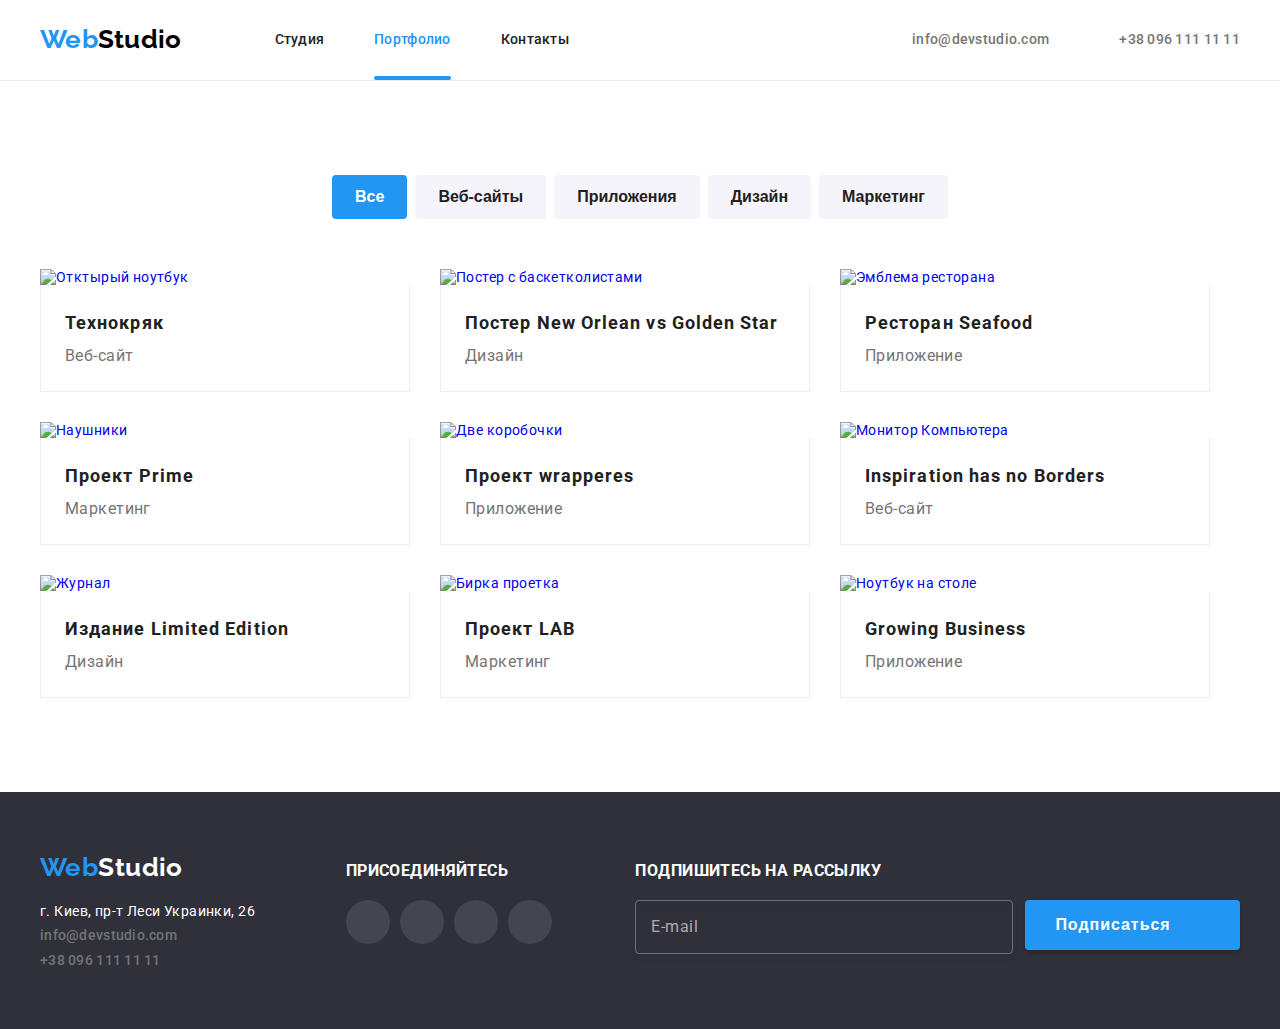
==== commit 9961fb63: "Исправил ощибки ментора." ====
--- a/portfolio.html
+++ b/portfolio.html
@@ -10,7 +10,7 @@
       href="https://fonts.googleapis.com/css2?family=Raleway:wght@700&family=Roboto:wght@400;500;700;900&display=swap"
       rel="stylesheet"
     />
-    <!-- <link rel="stylesheet" href="https://cdnjs.cloudflare.com/ajax/libs/modern-normalize/1.1.0/modern-normalize.min.css" integrity="sha512-wpPYUAdjBVSE4KJnH1VR1HeZfpl1ub8YT/NKx4PuQ5NmX2tKuGu6U/JRp5y+Y8XG2tV+wKQpNHVUX03MfMFn9Q==" crossorigin="anonymous" referrerpolicy="no-referrer" /> -->
+    <link rel="stylesheet" href="https://cdnjs.cloudflare.com/ajax/libs/modern-normalize/1.1.0/modern-normalize.min.css" integrity="sha512-wpPYUAdjBVSE4KJnH1VR1HeZfpl1ub8YT/NKx4PuQ5NmX2tKuGu6U/JRp5y+Y8XG2tV+wKQpNHVUX03MfMFn9Q==" crossorigin="anonymous" referrerpolicy="no-referrer" />
     <link rel="stylesheet" href="./css/main.min.css">
     <title>Go IT. Д\З №7</title>
   </head>
--- a/css/main.min.css
+++ b/css/main.min.css
@@ -1,2 +1 @@
-/*! normalize.css v8.0.1 | MIT License | github.com/necolas/normalize.css */html{line-height:1.15;-webkit-text-size-adjust:100%}body{margin:0}main{display:block}h1{font-size:2em;margin:0.67em 0}hr{-webkit-box-sizing:content-box;box-sizing:content-box;height:0;overflow:visible}pre{font-family:monospace, monospace;font-size:1em}a{background-color:transparent}p{-webkit-box-sizing:border-box;box-sizing:border-box}abbr[title]{border-bottom:none;text-decoration:underline;-webkit-text-decoration:underline dotted;text-decoration:underline dotted}b,strong{font-weight:bolder}code,kbd,samp{font-family:monospace, monospace;font-size:1em}small{font-size:80%}sub,sup{font-size:75%;line-height:0;position:relative;vertical-align:baseline}sub{bottom:-0.25em}sup{top:-0.5em}img{border-style:none}button,input,optgroup,select,textarea{font-family:inherit;font-size:100%;line-height:1.15;margin:0;-webkit-box-sizing:border-box;box-sizing:border-box}button,input{overflow:visible}button,select{text-transform:none}button,[type="button"],[type="reset"],[type="submit"]{-webkit-appearance:button}button::-moz-focus-inner,[type="button"]::-moz-focus-inner,[type="reset"]::-moz-focus-inner,[type="submit"]::-moz-focus-inner{border-style:none;padding:0}button:-moz-focusring,[type="button"]:-moz-focusring,[type="reset"]:-moz-focusring,[type="submit"]:-moz-focusring{outline:1px dotted ButtonText}fieldset{padding:0.35em 0.75em 0.625em}legend{-webkit-box-sizing:border-box;box-sizing:border-box;color:inherit;display:table;max-width:100%;padding:0;white-space:normal}progress{vertical-align:baseline}textarea{overflow:auto}[type="checkbox"],[type="radio"]{-webkit-box-sizing:border-box;box-sizing:border-box;padding:0}[type="number"]::-webkit-inner-spin-button,[type="number"]::-webkit-outer-spin-button{height:auto}[type="search"]{-webkit-appearance:textfield;outline-offset:-2px}[type="search"]::-webkit-search-decoration{-webkit-appearance:none}::-webkit-file-upload-button{-webkit-appearance:button;font:inherit}details{display:block}summary{display:list-item}template{display:none}[hidden]{display:none}h1,h2,h3,h4,h5,h6,p{padding:0;margin:0}ul{list-style:none;padding:0;margin:0}body{margin:0;color:#212121;font-family:Roboto, sans-serif;font-weight:400;font-size:14px;letter-spacing:0.03em}img{max-width:100%;height:auto;display:block}.container{width:1200px;margin:0 auto;padding:0 15px}.footer .container{display:-webkit-box;display:-ms-flexbox;display:flex;-webkit-box-align:baseline;-ms-flex-align:baseline;align-items:baseline}.logo{color:#000;font-family:Raleway;font-size:26px;font-weight:700;line-height:1.2;margin-right:93px;padding:24px 0px}.logo span{color:#2196f3}.footer .logo{color:#fff;display:block;margin-bottom:20px;padding:0}.nav{display:-webkit-box;display:-ms-flexbox;display:flex;-webkit-box-align:center;-ms-flex-align:center;align-items:center}.nav__list{display:-webkit-box;display:-ms-flexbox;display:flex}.nav__list li:not(:last-child){margin-right:50px}.nav__link{color:#212121;font-weight:500;line-height:1.14;letter-spacing:.02em;position:relative;padding:32px 0px;display:block;-webkit-transition:color 0.25s cubic-bezier(0.4, 0, 0.2, 1);transition:color 0.25s cubic-bezier(0.4, 0, 0.2, 1)}.nav__link:hover,.nav__link:focus{color:#2196f3}.nav__link--active::after{content:"";position:absolute;bottom:0;left:0;width:100%;height:4px;background:#2196f3;border-radius:2px}.nav__link--active{color:#2196f3}.contacts{display:-webkit-box;display:-ms-flexbox;display:flex;margin-left:auto}.address .contacts{display:inline;color:rgba(255,255,255,0.6);font-weight:400;padding:0}.header .contacts{color:#757575}.header .contacts__item:last-child{margin-left:50px}.address .contacts__item:last-child{margin-left:0}.contacts__link{color:#757575;font-weight:500;line-height:1.14;letter-spacing:.02em;display:-webkit-box;display:-ms-flexbox;display:flex;-webkit-box-align:center;-ms-flex-align:center;align-items:center;padding:32px 0;-webkit-transition:color 0.25s cubic-bezier(0.4, 0, 0.2, 1);transition:color 0.25s cubic-bezier(0.4, 0, 0.2, 1)}.contacts__link:hover,.contacts__link:focus{color:#2196f3}.address .contacts__link:first-child{padding:0;margin-bottom:9px}.address .contacts__link:last-child{padding:0;margin-left:0px}.contacts__icon{margin-right:10px;fill:#757575;-webkit-transition:fill 0.25s cubic-bezier(0.4, 0, 0.2, 1);transition:fill 0.25s cubic-bezier(0.4, 0, 0.2, 1)}.contacts__item:hover .contacts__icon,.contacts__link:focus .contacts__icon{fill:#2196f3}.bakdrop{position:fixed;width:100%;height:100%;left:0px;top:0px;background:rgba(0,0,0,0.2);-webkit-transition:opacity 0.35s cubic-bezier(0.4, 0, 0.2, 1),visibility 0.35s cubic-bezier(0.4, 0, 0.2, 1);transition:opacity 0.35s cubic-bezier(0.4, 0, 0.2, 1),visibility 0.35s cubic-bezier(0.4, 0, 0.2, 1)}.modal{position:absolute;top:50%;left:50%;padding:40px;width:528px;height:581px;background-color:#fff;-webkit-box-shadow:0px 1px 3px rgba(0,0,0,0.12),0px 1px 1px rgba(0,0,0,0.14),0px 2px 1px rgba(0,0,0,0.2);box-shadow:0px 1px 3px rgba(0,0,0,0.12),0px 1px 1px rgba(0,0,0,0.14),0px 2px 1px rgba(0,0,0,0.2);border-radius:4px;-webkit-transform:translate(-50%, -50%);transform:translate(-50%, -50%);-webkit-transition:opacity 0.35s cubic-bezier(0.4, 0, 0.2, 1),visibility 0.35s cubic-bezier(0.4, 0, 0.2, 1);transition:opacity 0.35s cubic-bezier(0.4, 0, 0.2, 1),visibility 0.35s cubic-bezier(0.4, 0, 0.2, 1)}.is-hidden{opacity:0;visibility:hidden;pointer-events:none;-webkit-transition:opacity 0.35s cubic-bezier(0.4, 0, 0.2, 1),visibility 0.35s cubic-bezier(0.4, 0, 0.2, 1);transition:opacity 0.35s cubic-bezier(0.4, 0, 0.2, 1),visibility 0.35s cubic-bezier(0.4, 0, 0.2, 1)}.close{position:absolute;top:8px;right:8px;background-color:#fff;border:1px solid rgba(0,0,0,0.1);width:30px;height:30px;border-radius:50%;cursor:pointer}.close:hover::after,.close:focus::after{background:#2196f3;-webkit-transform:rotate(-225deg);transform:rotate(-225deg)}.close:hover::before,.close:focus::before{background:#2196f3;-webkit-transform:rotate(225deg);transform:rotate(225deg)}.close::after,.close::before{content:"";position:absolute;top:14px;left:8px;height:1px;width:13px;background:#000;-webkit-transition:-webkit-transform 0.5s cubic-bezier(0.4, 0, 0.2, 1);transition:-webkit-transform 0.5s cubic-bezier(0.4, 0, 0.2, 1);transition:transform 0.5s cubic-bezier(0.4, 0, 0.2, 1);transition:transform 0.5s cubic-bezier(0.4, 0, 0.2, 1), -webkit-transform 0.5s cubic-bezier(0.4, 0, 0.2, 1)}.close::after{-webkit-transform:rotate(-45deg);transform:rotate(-45deg)}.close::before{-webkit-transform:rotate(45deg);transform:rotate(45deg)}.no-scroll{overflow:hidden}.footer__form{margin-left:auto}.form-footer{display:-webkit-box;display:-ms-flexbox;display:flex}.form-footer__field-input{position:relative}.form-footer__input{color:rgba(255,255,255,0.6);font-size:16px;font-weight:400;line-height:1.25;width:358px;height:50px;background-color:transparent;border:1px solid rgba(255,255,255,0.3);-webkit-filter:drop-shadow(0px 4px 4px rgba(0,0,0,0.15));filter:drop-shadow(0px 4px 4px rgba(0,0,0,0.15));border-radius:4px;padding-left:16px}.form-footer__input:focus-visible{border-color:#2196f3;outline:#2196f3}.form-footer__input:focus+label,.form-footer__input:not(:placeholder-shown)+label{-webkit-transform:translateY(30px);transform:translateY(30px)}.form-footer__input::-webkit-input-placeholder{color:transparent}.form-footer__input:-ms-input-placeholder{color:transparent}.form-footer__input::-ms-input-placeholder{color:transparent}.form-footer__input::placeholder{color:transparent}.form-footer__label{color:rgba(255,255,255,0.6);font-size:16px;line-height:1.25;position:absolute;top:50%;left:16px;-webkit-transform:translateY(-50%);transform:translateY(-50%);-webkit-transition:-webkit-transform 0.2s linear;transition:-webkit-transform 0.2s linear;transition:transform 0.2s linear;transition:transform 0.2s linear, -webkit-transform 0.2s linear}.form-footer__btn{color:#fff;background-color:#2196f3;font-size:16px;line-height:1.9;font-weight:700;border-radius:4px;border:none;cursor:pointer;-webkit-box-shadow:0px 4px 4px rgba(0,0,0,0.15);box-shadow:0px 4px 4px rgba(0,0,0,0.15);-webkit-transition:color 0.25s cubic-bezier(0.4, 0, 0.2, 1),background-color 0.25s cubic-bezier(0.4, 0, 0.2, 1),-webkit-box-shadow 0.25s cubic-bezier(0.4, 0, 0.2, 1);transition:color 0.25s cubic-bezier(0.4, 0, 0.2, 1),background-color 0.25s cubic-bezier(0.4, 0, 0.2, 1),-webkit-box-shadow 0.25s cubic-bezier(0.4, 0, 0.2, 1);transition:color 0.25s cubic-bezier(0.4, 0, 0.2, 1),background-color 0.25s cubic-bezier(0.4, 0, 0.2, 1),box-shadow 0.25s cubic-bezier(0.4, 0, 0.2, 1);transition:color 0.25s cubic-bezier(0.4, 0, 0.2, 1),background-color 0.25s cubic-bezier(0.4, 0, 0.2, 1),box-shadow 0.25s cubic-bezier(0.4, 0, 0.2, 1),-webkit-box-shadow 0.25s cubic-bezier(0.4, 0, 0.2, 1);margin-left:12px;padding:12px 29px}.form-footer__btn:hover,.form-footer__btn:focus{color:#2196f3;background-color:#f5f4fa}.form-footer__icon{fill:#fff;vertical-align:middle;margin-left:10px;-webkit-transition:fill 0.25s cubic-bezier(0.4, 0, 0.2, 1);transition:fill 0.25s cubic-bezier(0.4, 0, 0.2, 1)}.form-footer__btn:hover .form-footer__icon,.form-footer__btn:focus .form-footer__icon{fill:#2196f3}.modal strong{color:#757575;font-size:20px;font-weight:700;line-height:1.15;display:block;margin-bottom:12px}.form-modal__label{position:relative;display:block;color:#757575;font-size:12px;line-height:1.17}.form-modal__labell:not(:last-child){margin-bottom:10px}.form-modal__label:nth-child(4){margin-bottom:20px}.form-modal__label span{display:block;margin-bottom:4px}.form-modal__input{display:block;width:100%;height:40px;border:1px solid rgba(33,33,33,0.2);border-radius:4px;padding-left:42px;-webkit-transition:border-color 0.25s cubic-bezier(0.4, 0, 0.2, 1),outline 0.25s cubic-bezier(0.4, 0, 0.2, 1);transition:border-color 0.25s cubic-bezier(0.4, 0, 0.2, 1),outline 0.25s cubic-bezier(0.4, 0, 0.2, 1)}.form-modal__input:focus-visible+svg{fill:#2196f3}.form-modal__input:focus-visible{border-color:#2196f3;outline:#2196f3}.icon-name,.icon-phone,.icon-mail{position:absolute;top:calc(50% + 4px);left:15px;-webkit-transition:fill 0.25s cubic-bezier(0.4, 0, 0.2, 1);transition:fill 0.25s cubic-bezier(0.4, 0, 0.2, 1)}.form-modal__text{width:100%;height:120px;border:1px solid rgba(33,33,33,0.2);border-radius:4px;resize:none;padding:12px 16px;-webkit-transition:border-color 0.25s cubic-bezier(0.4, 0, 0.2, 1);transition:border-color 0.25s cubic-bezier(0.4, 0, 0.2, 1)}.form-modal__text::-webkit-input-placeholder{color:rgba(117,117,117,0.5);font-size:14px;line-height:.9;letter-spacing:.01em}.form-modal__text:-ms-input-placeholder{color:rgba(117,117,117,0.5);font-size:14px;line-height:.9;letter-spacing:.01em}.form-modal__text::-ms-input-placeholder{color:rgba(117,117,117,0.5);font-size:14px;line-height:.9;letter-spacing:.01em}.form-modal__text::placeholder{color:rgba(117,117,117,0.5);font-size:14px;line-height:.9;letter-spacing:.01em}.form-modal__text:focus-visible{border-color:#2196f3;outline:#2196f3}.form-modal__field{position:relative;display:-webkit-box;display:-ms-flexbox;display:flex;-webkit-box-align:center;-ms-flex-align:center;align-items:center;-webkit-box-pack:center;-ms-flex-pack:center;justify-content:center;margin-bottom:30px}.form-modal__checkbox{position:absolute;clip:rect(1px 1px 1px 1px);clip:rect(1px, 1px, 1px, 1px);padding:0;border:0;height:1px;width:1px;overflow:hidden}.form-modal__checkbox:focus{border:#2196f3}.form-modal__checkbox:checked+.form-modal__label::before{background-image:url(../img/icon-check.svg)}.form-modal__label{font-size:14px;line-height:1.7;margin-left:8px}.form-modal__label:last-child:before{content:"";position:absolute;top:3px;left:-20px;display:block;width:16px;height:15px;cursor:pointer;background-image:url(../img/bd-check.svg);-webkit-transition:background-image 0.25s cubic-bezier(0.4, 0, 0.2, 1);transition:background-image 0.25s cubic-bezier(0.4, 0, 0.2, 1)}.form-modal__contract{color:#2196f3}.form-modal__btn{color:#fff;background-color:#2196f3;font-size:16px;line-height:1.9;font-weight:700;border-radius:4px;border:none;cursor:pointer;-webkit-box-shadow:0px 4px 4px rgba(0,0,0,0.15);box-shadow:0px 4px 4px rgba(0,0,0,0.15);-webkit-transition:color 0.25s cubic-bezier(0.4, 0, 0.2, 1),background-color 0.25s cubic-bezier(0.4, 0, 0.2, 1),-webkit-box-shadow 0.25s cubic-bezier(0.4, 0, 0.2, 1);transition:color 0.25s cubic-bezier(0.4, 0, 0.2, 1),background-color 0.25s cubic-bezier(0.4, 0, 0.2, 1),-webkit-box-shadow 0.25s cubic-bezier(0.4, 0, 0.2, 1);transition:color 0.25s cubic-bezier(0.4, 0, 0.2, 1),background-color 0.25s cubic-bezier(0.4, 0, 0.2, 1),box-shadow 0.25s cubic-bezier(0.4, 0, 0.2, 1);transition:color 0.25s cubic-bezier(0.4, 0, 0.2, 1),background-color 0.25s cubic-bezier(0.4, 0, 0.2, 1),box-shadow 0.25s cubic-bezier(0.4, 0, 0.2, 1),-webkit-box-shadow 0.25s cubic-bezier(0.4, 0, 0.2, 1);display:block;padding:10px 0;width:200px;margin:0 auto;-webkit-box-shadow:none;box-shadow:none}.form-modal__btn:hover,.form-modal__btn:focus{color:#2196f3;background-color:#f5f4fa}.social-list{display:-webkit-box;display:-ms-flexbox;display:flex;-webkit-box-pack:center;-ms-flex-pack:center;justify-content:center;-webkit-box-align:center;-ms-flex-align:center;align-items:center}.footer .social-list__item:not(:last-child){margin-right:10px}.social-list__link{width:44px;height:44px;border-radius:50%;display:-webkit-box;display:-ms-flexbox;display:flex;-webkit-box-pack:center;-ms-flex-pack:center;justify-content:center;-webkit-box-align:center;-ms-flex-align:center;align-items:center;-webkit-transition:color 0.25s cubic-bezier(0.4, 0, 0.2, 1),background-color 0.25s cubic-bezier(0.4, 0, 0.2, 1);transition:color 0.25s cubic-bezier(0.4, 0, 0.2, 1),background-color 0.25s cubic-bezier(0.4, 0, 0.2, 1)}.social-list__link:hover,.social-list__link:focus,.footer .social-list__link:hover,.footer .social-list__link:focus{background-color:#2196f3}.footer .social-list__link{background-color:rgba(255,255,255,0.1)}.social-list__icon{fill:#afb1b8;-webkit-transition:fill 0.25s cubic-bezier(0.4, 0, 0.2, 1);transition:fill 0.25s cubic-bezier(0.4, 0, 0.2, 1)}.footer .social-list__icon{fill:#fff}.social-list__link:hover .social-list__icon,.social-list__link:focus .social-list__icon{fill:#fff}.address{font-style:normal}.address__location{color:#fff;margin-bottom:9px;display:block;text-decoration:none}.address__location:hover,.address__location:focus{color:#2196f3}.header{font-weight:500;line-height:1.14;letter-spacing:.02em}.header .container{display:-webkit-box;display:-ms-flexbox;display:flex}.first-screen{background-color:#2f303a;background-image:-webkit-gradient(linear, left top, left bottom, from(rgba(47,48,58,0.4)), to(rgba(47,48,58,0.4))),url(../img/bg.jpg);background-image:linear-gradient(rgba(47,48,58,0.4), rgba(47,48,58,0.4)),url(../img/bg.jpg);text-align:center;height:600px;max-width:1600px;margin:0 auto}.first-screen .container{display:-webkit-box;display:-ms-flexbox;display:flex;-webkit-box-pack:center;-ms-flex-pack:center;justify-content:center;-webkit-box-align:center;-ms-flex-align:center;align-items:center;height:100%}.first-screen__wrapper{width:696px}.first-screen__title{color:#fff;font-size:44px;font-weight:900;line-height:1.36;letter-spacing:.06;text-transform:uppercase;margin-bottom:30px}.first-screen__btn{color:#fff;background-color:#2196f3;font-size:16px;line-height:1.9;font-weight:700;border-radius:4px;border:none;cursor:pointer;-webkit-box-shadow:0px 4px 4px rgba(0,0,0,0.15);box-shadow:0px 4px 4px rgba(0,0,0,0.15);-webkit-transition:color 0.25s cubic-bezier(0.4, 0, 0.2, 1),background-color 0.25s cubic-bezier(0.4, 0, 0.2, 1),-webkit-box-shadow 0.25s cubic-bezier(0.4, 0, 0.2, 1);transition:color 0.25s cubic-bezier(0.4, 0, 0.2, 1),background-color 0.25s cubic-bezier(0.4, 0, 0.2, 1),-webkit-box-shadow 0.25s cubic-bezier(0.4, 0, 0.2, 1);transition:color 0.25s cubic-bezier(0.4, 0, 0.2, 1),background-color 0.25s cubic-bezier(0.4, 0, 0.2, 1),box-shadow 0.25s cubic-bezier(0.4, 0, 0.2, 1);transition:color 0.25s cubic-bezier(0.4, 0, 0.2, 1),background-color 0.25s cubic-bezier(0.4, 0, 0.2, 1),box-shadow 0.25s cubic-bezier(0.4, 0, 0.2, 1),-webkit-box-shadow 0.25s cubic-bezier(0.4, 0, 0.2, 1);padding:10px 32px}.first-screen__btn:hover,.first-screen__btn:focus{color:#2196f3;background-color:#f5f4fa}.advantages{padding-top:94px;padding-bottom:47px}.advantages__title{font-size:0px}.advantages__list{display:-webkit-box;display:-ms-flexbox;display:flex}.advantages__item{width:270px}.advantages__item:not(:last-child){margin-right:30px}.advantages__wrapper{display:-webkit-box;display:-ms-flexbox;display:flex;-webkit-box-pack:center;-ms-flex-pack:center;justify-content:center;-webkit-box-align:center;-ms-flex-align:center;align-items:center;margin-bottom:30px;height:120px;background-color:#f5f4fa;border-radius:4px}.advantages__subtitle{color:#212121;font-weight:700;line-height:1.14;text-transform:uppercase;margin-bottom:10px}.advantages__text{color:#757575;line-height:1.7}.work{padding-top:47px;padding-bottom:94px}.work__list{display:-webkit-box;display:-ms-flexbox;display:flex;margin:-15px}.work__item{margin:15px}.work__wrapper{position:relative;width:100%;height:100%}.work__wrapper p{position:absolute;bottom:0;display:-webkit-box;display:-ms-flexbox;display:flex;-webkit-box-pack:center;-ms-flex-pack:center;justify-content:center;-webkit-box-align:center;-ms-flex-align:center;align-items:center;color:#fff;font-size:14px;font-weight:700;line-height:1.14;text-transform:uppercase;width:370px;height:70px;background:rgba(47,48,58,0.8)}.team{background-color:#f5f4fa;padding:94px 0px}.team__list{display:-webkit-box;display:-ms-flexbox;display:flex;margin:-15px}.team__item{text-align:center;margin:15px;-webkit-box-shadow:0px 1px 3px rgba(0,0,0,0.12),0px 1px 1px rgba(0,0,0,0.14),0px 2px 1px rgba(0,0,0,0.2);box-shadow:0px 1px 3px rgba(0,0,0,0.12),0px 1px 1px rgba(0,0,0,0.14),0px 2px 1px rgba(0,0,0,0.2);border-radius:0px 0px 4px 4px}.team__wrapper{padding:30px 32px;background-color:#fff}.team__subtitle{font-size:16px;font-weight:500;line-height:1.19;margin-bottom:10px}.team__text{color:#757575;font-size:16px;line-height:1.2;margin-bottom:16px}.clients{padding:94px 0px}.clients__list{display:-webkit-box;display:-ms-flexbox;display:flex}.clients__item{width:170px;height:92px;border:1px solid #afb1b8;border-radius:4px}.clients__item:hover,.clients__item:focus{border:1px solid #2196f3}.clients__item:not(:last-child){margin-right:30px}.clients__link{width:100%;height:100%;display:-webkit-box;display:-ms-flexbox;display:flex;-webkit-box-pack:center;-ms-flex-pack:center;justify-content:center;-webkit-box-align:center;-ms-flex-align:center;align-items:center;-webkit-transition:border 0.25s cubic-bezier(0.4, 0, 0.2, 1);transition:border 0.25s cubic-bezier(0.4, 0, 0.2, 1)}.clients__icon{fill:#afb1b8;-webkit-transition:fill 0.25s cubic-bezier(0.4, 0, 0.2, 1);transition:fill 0.25s cubic-bezier(0.4, 0, 0.2, 1)}.clients__item:hover .clients__icon,.clients__link:focus .clients__icon{fill:#2196f3;-webkit-transition:fill 0.25s cubic-bezier(0.4, 0, 0.2, 1);transition:fill 0.25s cubic-bezier(0.4, 0, 0.2, 1)}.advantages{padding-top:94px;padding-bottom:47px}.advantages__title{font-size:0px}.advantages__list{display:-webkit-box;display:-ms-flexbox;display:flex}.advantages__item{width:270px}.advantages__item:not(:last-child){margin-right:30px}.advantages__wrapper{display:-webkit-box;display:-ms-flexbox;display:flex;-webkit-box-pack:center;-ms-flex-pack:center;justify-content:center;-webkit-box-align:center;-ms-flex-align:center;align-items:center;margin-bottom:30px;height:120px;background-color:#f5f4fa;border-radius:4px}.advantages__subtitle{color:#212121;font-weight:700;line-height:1.14;text-transform:uppercase;margin-bottom:10px}.advantages__text{color:#757575;line-height:1.7}.footer{background-color:#2f303a;padding:60px 0px}.footer__address{margin-right:70px}.footer__social-title,.footer__form-title{color:#fff;font-size:16px;font-weight:700;line-height:1.14;text-transform:uppercase;margin-bottom:20px}.portfolio{border-top:1px solid #ececec;padding:94px 0px}.portfolio__tittle{font-size:0}.filter-list{display:-webkit-box;display:-ms-flexbox;display:flex;-webkit-box-pack:center;-ms-flex-pack:center;justify-content:center;margin-bottom:50px}.filter-list__item:not(:last-child){margin-right:8px}.filter-list__btn{color:#212121;background-color:#f5f4fa;font-size:16px;line-height:1.9;font-weight:700;border-radius:4px;border:none;cursor:pointer;-webkit-box-shadow:0px 4px 4px rgba(0,0,0,0.15);box-shadow:0px 4px 4px rgba(0,0,0,0.15);-webkit-transition:color 0.25s cubic-bezier(0.4, 0, 0.2, 1),background-color 0.25s cubic-bezier(0.4, 0, 0.2, 1),-webkit-box-shadow 0.25s cubic-bezier(0.4, 0, 0.2, 1);transition:color 0.25s cubic-bezier(0.4, 0, 0.2, 1),background-color 0.25s cubic-bezier(0.4, 0, 0.2, 1),-webkit-box-shadow 0.25s cubic-bezier(0.4, 0, 0.2, 1);transition:color 0.25s cubic-bezier(0.4, 0, 0.2, 1),background-color 0.25s cubic-bezier(0.4, 0, 0.2, 1),box-shadow 0.25s cubic-bezier(0.4, 0, 0.2, 1);transition:color 0.25s cubic-bezier(0.4, 0, 0.2, 1),background-color 0.25s cubic-bezier(0.4, 0, 0.2, 1),box-shadow 0.25s cubic-bezier(0.4, 0, 0.2, 1),-webkit-box-shadow 0.25s cubic-bezier(0.4, 0, 0.2, 1);-webkit-box-shadow:none;box-shadow:none;padding:6px 22px}.filter-list__btn:hover,.filter-list__btn:focus{color:#fff;background-color:#2196f3}.filter-list__btn:hover,.filter-list__btn:focus{-webkit-box-shadow:0px 3px 1px rgba(0,0,0,0.1),0px 1px 2px rgba(0,0,0,0.08),0px 2px 2px rgba(0,0,0,0.12);box-shadow:0px 3px 1px rgba(0,0,0,0.1),0px 1px 2px rgba(0,0,0,0.08),0px 2px 2px rgba(0,0,0,0.12)}.filter-list__btn--active{color:#fff;background-color:#2196f3}.content-list{display:-webkit-box;display:-ms-flexbox;display:flex;-ms-flex-wrap:wrap;flex-wrap:wrap;margin:-15px}.content-list__item{margin:15px;-webkit-transition:-webkit-box-shadow 0.25s cubic-bezier(0.4, 0, 0.2, 1);transition:-webkit-box-shadow 0.25s cubic-bezier(0.4, 0, 0.2, 1);transition:box-shadow 0.25s cubic-bezier(0.4, 0, 0.2, 1);transition:box-shadow 0.25s cubic-bezier(0.4, 0, 0.2, 1), -webkit-box-shadow 0.25s cubic-bezier(0.4, 0, 0.2, 1)}.content-list__item:hover{-webkit-box-shadow:0px 1px 1px rgba(0,0,0,0.12),0px 4px 4px rgba(0,0,0,0.06),1px 4px 6px rgba(0,0,0,0.16);box-shadow:0px 1px 1px rgba(0,0,0,0.12),0px 4px 4px rgba(0,0,0,0.06),1px 4px 6px rgba(0,0,0,0.16)}.content-list__link{display:inline-block;position:relative}.content-list__link:focus{-webkit-box-shadow:0px 1px 1px rgba(0,0,0,0.12),0px 4px 4px rgba(0,0,0,0.06),1px 4px 6px rgba(0,0,0,0.16);box-shadow:0px 1px 1px rgba(0,0,0,0.12),0px 4px 4px rgba(0,0,0,0.06),1px 4px 6px rgba(0,0,0,0.16)}.content-list__wrapper-img{position:relative;width:100%;height:100%;overflow:hidden}.content-list__wrapper-img::before{content:"";position:absolute;top:0;right:0;bottom:100%;width:100%;height:100%;background-color:rgba(33,150,243,0.9);opacity:0;-webkit-transform:translateY(100%);transform:translateY(100%);-webkit-transition:0.25s linear;transition:0.25s linear}.content-list__item:hover .content-list__wrapper-img::before,.content-list__link:focus .content-list__wrapper-img::before{opacity:1;-webkit-transform:translateY(0%);transform:translateY(0%);overflow:auto}.content-list__wrapper-img>p{color:#fff;font-size:18px;line-height:1.6;position:absolute;top:0;right:0;width:100%;height:100%;padding:60px 24px;opacity:0;-webkit-transform:translateY(100%);transform:translateY(100%);-webkit-transition-property:opasity, -webkit-transform;transition-property:opasity, -webkit-transform;transition-property:opasity, transform;transition-property:opasity, transform, -webkit-transform;-webkit-transition:0.25s linear;transition:0.25s linear}.content-list__item:hover .content-list__wrapper-img>p,.content-list__link:focus .content-list__wrapper-img>p{opacity:1;-webkit-transform:translateY(0%);transform:translateY(0%);overflow:auto}.content-list__wrapper-text{padding:20px 24px;border-left:1px solid #eeeeee;border-right:1px solid #eeeeee;border-bottom:1px solid #eeeeee}.content-list__tittle{color:#757575;font-size:18px;line-height:2;letter-spacing:.06em}.content-list__text{color:#757575;font-size:16px;line-height:1.86}.logo,.nav__link,.contacts__link,.clients__link,.content-list__link{text-decoration:none}.work__title,.team__title,.clients__title{font-size:36px;font-weight:700;line-height:1.6;text-align:center;margin-bottom:50px}
-/*# sourceMappingURL=main.min.css.map */+h1,h2,h3,h4,h5,h6,p{padding:0;margin:0}ul{list-style:none;padding:0;margin:0}body{color:#212121;font-family:Roboto,sans-serif;font-size:14px;font-weight:400;letter-spacing:.03em;margin:0}img{max-width:100%;height:auto;display:block}.container{width:1200px;margin:0 auto;padding:0 15px}.footer .container{display:-webkit-box;display:-ms-flexbox;display:flex;-webkit-box-align:baseline;-ms-flex-align:baseline;align-items:baseline}.logo{color:#000;font-family:Raleway;font-size:26px;font-weight:700;line-height:1.2;margin-right:93px;padding:24px 0px}.logo span{color:#2196f3}.footer .logo{color:#fff;display:block;margin-bottom:20px;padding:0}.nav{display:-webkit-box;display:-ms-flexbox;display:flex;-webkit-box-align:center;-ms-flex-align:center;align-items:center}.nav__list{display:-webkit-box;display:-ms-flexbox;display:flex}.nav__list li:not(:last-child){margin-right:50px}.nav__link{color:#212121;font-weight:500;line-height:1.14;letter-spacing:.02em;position:relative;padding:32px 0px;display:block;-webkit-transition:color .25s cubic-bezier(0.4, 0, 0.2, 1);transition:color .25s cubic-bezier(0.4, 0, 0.2, 1)}.nav__link:hover,.nav__link:focus{color:#2196f3}.nav__link--active::after{content:"";position:absolute;bottom:0;left:0;width:100%;height:4px;background:#2196f3;border-radius:2px}.nav__link--active{color:#2196f3}.contacts{display:-webkit-box;display:-ms-flexbox;display:flex;margin-left:auto}.address .contacts{display:inline;color:rgba(255,255,255,.6);font-weight:400;padding:0}.header .contacts{color:#757575}.header .contacts__item:last-child{margin-left:50px}.address .contacts__item:last-child{margin-left:0}.address .contacts__item:first-child{padding:0;margin-bottom:9px}.address .contacts__item:last-child{padding:0;margin-left:0px}.contacts__link{color:#757575;font-weight:500;line-height:1.14;letter-spacing:.02em;display:-webkit-box;display:-ms-flexbox;display:flex;-webkit-box-align:center;-ms-flex-align:center;align-items:center;padding:32px 0;-webkit-transition:color .25s cubic-bezier(0.4, 0, 0.2, 1);transition:color .25s cubic-bezier(0.4, 0, 0.2, 1)}.contacts__link:hover,.contacts__link:focus{color:#2196f3}.address .contacts__link{padding:0}.contacts__icon{margin-right:10px;fill:#757575;-webkit-transition:fill .25s cubic-bezier(0.4, 0, 0.2, 1);transition:fill .25s cubic-bezier(0.4, 0, 0.2, 1)}.contacts__item:hover .contacts__icon,.contacts__link:focus .contacts__icon{fill:#2196f3}.bakdrop{position:fixed;width:100%;height:100%;left:0px;top:0px;background:rgba(0,0,0,.2);-webkit-transition:opacity .35s cubic-bezier(0.4, 0, 0.2, 1),visibility .35s cubic-bezier(0.4, 0, 0.2, 1);transition:opacity .35s cubic-bezier(0.4, 0, 0.2, 1),visibility .35s cubic-bezier(0.4, 0, 0.2, 1)}.modal{position:absolute;top:50%;left:50%;padding:40px;width:528px;background-color:#fff;-webkit-box-sizing:border-box;box-sizing:border-box;-webkit-box-shadow:0px 1px 3px rgba(0,0,0,.12),0px 1px 1px rgba(0,0,0,.14),0px 2px 1px rgba(0,0,0,.2);box-shadow:0px 1px 3px rgba(0,0,0,.12),0px 1px 1px rgba(0,0,0,.14),0px 2px 1px rgba(0,0,0,.2);border-radius:4px;-webkit-transform:translate(-50%, -50%);transform:translate(-50%, -50%);-webkit-transition:opacity .35s cubic-bezier(0.4, 0, 0.2, 1),visibility .35s cubic-bezier(0.4, 0, 0.2, 1);transition:opacity .35s cubic-bezier(0.4, 0, 0.2, 1),visibility .35s cubic-bezier(0.4, 0, 0.2, 1)}.modal strong{color:#212121;font-size:20px;font-weight:700;line-height:1.15;display:block;margin-bottom:12px}.is-hidden{opacity:0;visibility:hidden;pointer-events:none;-webkit-transition:opacity .35s cubic-bezier(0.4, 0, 0.2, 1),visibility .35s cubic-bezier(0.4, 0, 0.2, 1);transition:opacity .35s cubic-bezier(0.4, 0, 0.2, 1),visibility .35s cubic-bezier(0.4, 0, 0.2, 1)}.close{position:absolute;top:8px;right:8px;background-color:#fff;border:1px solid rgba(0,0,0,.1);width:30px;height:30px;border-radius:50%;cursor:pointer}.close:hover::after,.close:focus::after{background:#2196f3;-webkit-transform:rotate(-225deg);transform:rotate(-225deg)}.close:hover::before,.close:focus::before{background:#2196f3;-webkit-transform:rotate(225deg);transform:rotate(225deg)}.close::after,.close::before{content:"";position:absolute;top:14px;left:8px;height:1px;width:13px;background:#000;-webkit-transition:-webkit-transform .5s cubic-bezier(0.4, 0, 0.2, 1);transition:-webkit-transform .5s cubic-bezier(0.4, 0, 0.2, 1);transition:transform .5s cubic-bezier(0.4, 0, 0.2, 1);transition:transform .5s cubic-bezier(0.4, 0, 0.2, 1), -webkit-transform .5s cubic-bezier(0.4, 0, 0.2, 1)}.close::after{-webkit-transform:rotate(-45deg);transform:rotate(-45deg)}.close::before{-webkit-transform:rotate(45deg);transform:rotate(45deg)}.no-scroll{overflow:hidden}.footer__form{margin-left:auto}.form-footer{display:-webkit-box;display:-ms-flexbox;display:flex}.form-footer__field-input{position:relative}.form-footer__input{color:rgba(255,255,255,.6);font-size:16px;font-weight:400;line-height:1.25;width:358px;height:50px;background-color:transparent;border:1px solid rgba(255,255,255,.3);-webkit-filter:drop-shadow(0px 4px 4px rgba(0, 0, 0, 0.15));filter:drop-shadow(0px 4px 4px rgba(0, 0, 0, 0.15));border-radius:4px;padding-left:16px}.form-footer__input:focus-visible{border-color:#2196f3;outline:#2196f3}.form-footer__input:not(:-moz-placeholder-shown)+label{transform:translateY(30px)}.form-footer__input:not(:-ms-input-placeholder)+label{transform:translateY(30px)}.form-footer__input:focus+label,.form-footer__input:not(:placeholder-shown)+label{-webkit-transform:translateY(30px);transform:translateY(30px)}.form-footer__input::-webkit-input-placeholder{color:transparent}.form-footer__input::-moz-placeholder{color:transparent}.form-footer__input:-ms-input-placeholder{color:transparent}.form-footer__input::-ms-input-placeholder{color:transparent}.form-footer__input::placeholder{color:transparent}.form-footer__label{color:rgba(255,255,255,.6);font-size:16px;line-height:1.25;position:absolute;top:50%;left:16px;-webkit-transform:translateY(-50%);transform:translateY(-50%);-webkit-transition:-webkit-transform .2s linear;transition:-webkit-transform .2s linear;transition:transform .2s linear;transition:transform .2s linear, -webkit-transform .2s linear}.form-footer__btn{color:#fff;font-size:16px;font-weight:700;line-height:1.9;background-color:#2196f3;border-radius:4px;border:1px solid transparent;cursor:pointer;-webkit-box-shadow:0px 4px 4px rgba(0,0,0,.15);box-shadow:0px 4px 4px rgba(0,0,0,.15);-webkit-transition:color .25s cubic-bezier(0.4, 0, 0.2, 1),background-color .25s cubic-bezier(0.4, 0, 0.2, 1),border .25s cubic-bezier(0.4, 0, 0.2, 1),-webkit-box-shadow .25s cubic-bezier(0.4, 0, 0.2, 1);transition:color .25s cubic-bezier(0.4, 0, 0.2, 1),background-color .25s cubic-bezier(0.4, 0, 0.2, 1),border .25s cubic-bezier(0.4, 0, 0.2, 1),-webkit-box-shadow .25s cubic-bezier(0.4, 0, 0.2, 1);transition:color .25s cubic-bezier(0.4, 0, 0.2, 1),background-color .25s cubic-bezier(0.4, 0, 0.2, 1),border .25s cubic-bezier(0.4, 0, 0.2, 1),box-shadow .25s cubic-bezier(0.4, 0, 0.2, 1);transition:color .25s cubic-bezier(0.4, 0, 0.2, 1),background-color .25s cubic-bezier(0.4, 0, 0.2, 1),border .25s cubic-bezier(0.4, 0, 0.2, 1),box-shadow .25s cubic-bezier(0.4, 0, 0.2, 1),-webkit-box-shadow .25s cubic-bezier(0.4, 0, 0.2, 1);margin-left:12px;padding:9px 29px;letter-spacing:.06em}.form-footer__btn:hover,.form-footer__btn:focus{color:#2196f3;background-color:#f5f4fa;border:1px solid #2196f3}.form-footer__icon{fill:#fff;vertical-align:middle;margin-left:10px;-webkit-transition:fill .25s cubic-bezier(0.4, 0, 0.2, 1);transition:fill .25s cubic-bezier(0.4, 0, 0.2, 1)}.form-footer__btn:hover .form-footer__icon,.form-footer__btn:focus .form-footer__icon{fill:#2196f3}.form-modal__label{position:relative;display:block;color:#757575;font-size:12px;line-height:1.17}.form-modal__label:not(:last-child){margin-bottom:10px}.form-modal__label:nth-child(4){margin-bottom:20px}.form-modal__label span{display:block;margin-bottom:4px}.form-modal__input{display:block;width:100%;height:40px;border:1px solid rgba(33,33,33,.2);border-radius:4px;padding-left:42px;-webkit-transition:border-color .25s cubic-bezier(0.4, 0, 0.2, 1),outline .25s cubic-bezier(0.4, 0, 0.2, 1);transition:border-color .25s cubic-bezier(0.4, 0, 0.2, 1),outline .25s cubic-bezier(0.4, 0, 0.2, 1)}.form-modal__input:focus-visible+svg{fill:#2196f3}.form-modal__input:focus-visible{border-color:#2196f3;outline:#2196f3}.icon-name,.icon-phone,.icon-mail{position:absolute;top:calc(50% + 6px);left:15px;-webkit-transition:fill .25s cubic-bezier(0.4, 0, 0.2, 1);transition:fill .25s cubic-bezier(0.4, 0, 0.2, 1)}.form-modal__text{width:100%;height:120px;border:1px solid rgba(33,33,33,.2);border-radius:4px;resize:none;padding:12px 16px;-webkit-transition:border-color .25s cubic-bezier(0.4, 0, 0.2, 1);transition:border-color .25s cubic-bezier(0.4, 0, 0.2, 1)}.form-modal__text::-webkit-input-placeholder{color:rgba(117,117,117,.5);font-size:14px;line-height:.9;letter-spacing:.01em}.form-modal__text::-moz-placeholder{color:rgba(117,117,117,.5);font-size:14px;line-height:.9;letter-spacing:.01em}.form-modal__text:-ms-input-placeholder{color:rgba(117,117,117,.5);font-size:14px;line-height:.9;letter-spacing:.01em}.form-modal__text::-ms-input-placeholder{color:rgba(117,117,117,.5);font-size:14px;line-height:.9;letter-spacing:.01em}.form-modal__text::placeholder{color:rgba(117,117,117,.5);font-size:14px;line-height:.9;letter-spacing:.01em}.form-modal__text:focus-visible{border-color:#2196f3;outline:#2196f3}.form-modal__field{position:relative;display:-webkit-box;display:-ms-flexbox;display:flex;-webkit-box-align:center;-ms-flex-align:center;align-items:center;-webkit-box-pack:center;-ms-flex-pack:center;justify-content:center;margin-bottom:30px}.form-modal__checkbox{position:absolute;clip:rect(1px 1px 1px 1px);clip:rect(1px, 1px, 1px, 1px);padding:0;border:0;height:1px;width:1px;overflow:hidden}.form-modal__checkbox:focus{border:#2196f3}.form-modal__checkbox:checked+.form-modal__label::before{background-image:url(../img/icon-check.svg)}.form-modal__label{font-size:14px;line-height:1.7}.form-modal__label:last-child:before{content:"";position:absolute;top:3px;left:-20px;display:block;width:16px;height:15px;cursor:pointer;background-image:url(../img/bd-check.svg);-webkit-transition:background-image .25s cubic-bezier(0.4, 0, 0.2, 1);transition:background-image .25s cubic-bezier(0.4, 0, 0.2, 1)}.form-modal__contract{color:#2196f3}.form-modal__btn{color:#fff;font-size:16px;font-weight:700;line-height:1.9;background-color:#2196f3;border-radius:4px;border:1px solid transparent;cursor:pointer;-webkit-box-shadow:0px 4px 4px rgba(0,0,0,.15);box-shadow:0px 4px 4px rgba(0,0,0,.15);-webkit-transition:color .25s cubic-bezier(0.4, 0, 0.2, 1),background-color .25s cubic-bezier(0.4, 0, 0.2, 1),border .25s cubic-bezier(0.4, 0, 0.2, 1),-webkit-box-shadow .25s cubic-bezier(0.4, 0, 0.2, 1);transition:color .25s cubic-bezier(0.4, 0, 0.2, 1),background-color .25s cubic-bezier(0.4, 0, 0.2, 1),border .25s cubic-bezier(0.4, 0, 0.2, 1),-webkit-box-shadow .25s cubic-bezier(0.4, 0, 0.2, 1);transition:color .25s cubic-bezier(0.4, 0, 0.2, 1),background-color .25s cubic-bezier(0.4, 0, 0.2, 1),border .25s cubic-bezier(0.4, 0, 0.2, 1),box-shadow .25s cubic-bezier(0.4, 0, 0.2, 1);transition:color .25s cubic-bezier(0.4, 0, 0.2, 1),background-color .25s cubic-bezier(0.4, 0, 0.2, 1),border .25s cubic-bezier(0.4, 0, 0.2, 1),box-shadow .25s cubic-bezier(0.4, 0, 0.2, 1),-webkit-box-shadow .25s cubic-bezier(0.4, 0, 0.2, 1);display:block;padding:10px 0;width:200px;margin:0 auto;-webkit-box-shadow:none;box-shadow:none}.form-modal__btn:hover,.form-modal__btn:focus{color:#2196f3;background-color:#f5f4fa;border:1px solid #2196f3}.form-modal__btn hover{border:1px solid #2196f3}.social-list{display:-webkit-box;display:-ms-flexbox;display:flex;-webkit-box-pack:center;-ms-flex-pack:center;justify-content:center;-webkit-box-align:center;-ms-flex-align:center;align-items:center}.footer .social-list__item:not(:last-child){margin-right:10px}.social-list__link{width:44px;height:44px;border-radius:50%;display:-webkit-box;display:-ms-flexbox;display:flex;-webkit-box-pack:center;-ms-flex-pack:center;justify-content:center;-webkit-box-align:center;-ms-flex-align:center;align-items:center;-webkit-transition:color .25s cubic-bezier(0.4, 0, 0.2, 1),background-color .25s cubic-bezier(0.4, 0, 0.2, 1);transition:color .25s cubic-bezier(0.4, 0, 0.2, 1),background-color .25s cubic-bezier(0.4, 0, 0.2, 1)}.social-list__link:hover,.social-list__link:focus,.footer .social-list__link:hover,.footer .social-list__link:focus{background-color:#2196f3}.footer .social-list__link{background-color:rgba(255,255,255,.1)}.social-list__icon{fill:#afb1b8;-webkit-transition:fill .25s cubic-bezier(0.4, 0, 0.2, 1);transition:fill .25s cubic-bezier(0.4, 0, 0.2, 1)}.footer .social-list__icon{fill:#fff}.social-list__link:hover .social-list__icon,.social-list__link:focus .social-list__icon{fill:#fff}.address{font-style:normal}.address__location{color:#fff;margin-bottom:9px;display:block;text-decoration:none}.address__location:hover,.address__location:focus{color:#2196f3}.header{font-weight:500;line-height:1.14;letter-spacing:.02em}.header .container{display:-webkit-box;display:-ms-flexbox;display:flex}.first-screen{background-color:#2f303a;background-image:-webkit-gradient(linear, left top, left bottom, from(rgba(47, 48, 58, 0.4)), to(rgba(47, 48, 58, 0.4))),url(../img/bg.jpg);background-image:linear-gradient(rgba(47, 48, 58, 0.4), rgba(47, 48, 58, 0.4)),url(../img/bg.jpg);text-align:center;height:600px;max-width:1600px;margin:0 auto}.first-screen .container{display:-webkit-box;display:-ms-flexbox;display:flex;-webkit-box-pack:center;-ms-flex-pack:center;justify-content:center;-webkit-box-align:center;-ms-flex-align:center;align-items:center;height:100%}.first-screen__wrapper{width:696px}.first-screen__title{color:#fff;font-size:44px;font-weight:900;line-height:1.36;letter-spacing:.06;text-transform:uppercase;margin-bottom:30px}.first-screen__btn{color:#fff;font-size:16px;font-weight:700;line-height:1.9;background-color:#2196f3;border-radius:4px;border:1px solid transparent;cursor:pointer;-webkit-box-shadow:0px 4px 4px rgba(0,0,0,.15);box-shadow:0px 4px 4px rgba(0,0,0,.15);-webkit-transition:color .25s cubic-bezier(0.4, 0, 0.2, 1),background-color .25s cubic-bezier(0.4, 0, 0.2, 1),border .25s cubic-bezier(0.4, 0, 0.2, 1),-webkit-box-shadow .25s cubic-bezier(0.4, 0, 0.2, 1);transition:color .25s cubic-bezier(0.4, 0, 0.2, 1),background-color .25s cubic-bezier(0.4, 0, 0.2, 1),border .25s cubic-bezier(0.4, 0, 0.2, 1),-webkit-box-shadow .25s cubic-bezier(0.4, 0, 0.2, 1);transition:color .25s cubic-bezier(0.4, 0, 0.2, 1),background-color .25s cubic-bezier(0.4, 0, 0.2, 1),border .25s cubic-bezier(0.4, 0, 0.2, 1),box-shadow .25s cubic-bezier(0.4, 0, 0.2, 1);transition:color .25s cubic-bezier(0.4, 0, 0.2, 1),background-color .25s cubic-bezier(0.4, 0, 0.2, 1),border .25s cubic-bezier(0.4, 0, 0.2, 1),box-shadow .25s cubic-bezier(0.4, 0, 0.2, 1),-webkit-box-shadow .25s cubic-bezier(0.4, 0, 0.2, 1);padding:10px 32px}.first-screen__btn:hover,.first-screen__btn:focus{color:#2196f3;background-color:#f5f4fa;border:1px solid #2196f3}.advantages{padding-top:94px;padding-bottom:47px}.advantages__title{font-size:0px}.advantages__list{display:-webkit-box;display:-ms-flexbox;display:flex}.advantages__item{width:270px}.advantages__item:not(:last-child){margin-right:30px}.advantages__wrapper{display:-webkit-box;display:-ms-flexbox;display:flex;-webkit-box-pack:center;-ms-flex-pack:center;justify-content:center;-webkit-box-align:center;-ms-flex-align:center;align-items:center;margin-bottom:30px;height:120px;background-color:#f5f4fa;border-radius:4px}.advantages__subtitle{color:#212121;font-weight:700;line-height:1.14;text-transform:uppercase;margin-bottom:10px}.advantages__text{color:#757575;line-height:1.7}.work{padding-top:47px;padding-bottom:94px}.work__list{display:-webkit-box;display:-ms-flexbox;display:flex;margin:-15px}.work__item{margin:15px}.work__wrapper{position:relative;width:100%;height:100%}.work__wrapper p{position:absolute;bottom:0;display:-webkit-box;display:-ms-flexbox;display:flex;-webkit-box-pack:center;-ms-flex-pack:center;justify-content:center;-webkit-box-align:center;-ms-flex-align:center;align-items:center;color:#fff;font-size:14px;font-weight:700;line-height:1.14;text-transform:uppercase;width:370px;height:70px;background:rgba(47,48,58,.8)}.team{background-color:#f5f4fa;padding:94px 0px}.team__list{display:-webkit-box;display:-ms-flexbox;display:flex;margin:-15px}.team__item{text-align:center;margin:15px;-webkit-box-shadow:0px 1px 3px rgba(0,0,0,.12),0px 1px 1px rgba(0,0,0,.14),0px 2px 1px rgba(0,0,0,.2);box-shadow:0px 1px 3px rgba(0,0,0,.12),0px 1px 1px rgba(0,0,0,.14),0px 2px 1px rgba(0,0,0,.2);border-radius:0px 0px 4px 4px}.team__wrapper{padding:30px 32px;background-color:#fff}.team__subtitle{font-size:16px;font-weight:500;line-height:1.19;margin-bottom:10px}.team__text{color:#757575;font-size:16px;line-height:1.2;margin-bottom:16px}.clients{padding:94px 0px}.clients__list{display:-webkit-box;display:-ms-flexbox;display:flex}.clients__item{width:170px;height:92px;border:1px solid #afb1b8;border-radius:4px}.clients__item:hover,.clients__item:focus{border:1px solid #2196f3}.clients__item:not(:last-child){margin-right:30px}.clients__link{width:100%;height:100%;display:-webkit-box;display:-ms-flexbox;display:flex;-webkit-box-pack:center;-ms-flex-pack:center;justify-content:center;-webkit-box-align:center;-ms-flex-align:center;align-items:center;-webkit-transition:border .25s cubic-bezier(0.4, 0, 0.2, 1);transition:border .25s cubic-bezier(0.4, 0, 0.2, 1)}.clients__icon{fill:#afb1b8;-webkit-transition:fill .25s cubic-bezier(0.4, 0, 0.2, 1);transition:fill .25s cubic-bezier(0.4, 0, 0.2, 1)}.clients__item:hover .clients__icon,.clients__link:focus .clients__icon{fill:#2196f3;-webkit-transition:fill .25s cubic-bezier(0.4, 0, 0.2, 1);transition:fill .25s cubic-bezier(0.4, 0, 0.2, 1)}.advantages{padding-top:94px;padding-bottom:47px}.advantages__title{font-size:0px}.advantages__list{display:-webkit-box;display:-ms-flexbox;display:flex}.advantages__item{width:270px}.advantages__item:not(:last-child){margin-right:30px}.advantages__wrapper{display:-webkit-box;display:-ms-flexbox;display:flex;-webkit-box-pack:center;-ms-flex-pack:center;justify-content:center;-webkit-box-align:center;-ms-flex-align:center;align-items:center;margin-bottom:30px;height:120px;background-color:#f5f4fa;border-radius:4px}.advantages__subtitle{color:#212121;font-weight:700;line-height:1.14;text-transform:uppercase;margin-bottom:10px}.advantages__text{color:#757575;line-height:1.7}.footer{background-color:#2f303a;padding:60px 0px}.footer__address{margin-right:70px}.footer__social-title,.footer__form-title{color:#fff;font-size:16px;font-weight:700;line-height:1.14;text-transform:uppercase;margin-bottom:20px}.portfolio{border-top:1px solid #ececec;padding:94px 0px}.portfolio__tittle{font-size:0}.filter-list{display:-webkit-box;display:-ms-flexbox;display:flex;-webkit-box-pack:center;-ms-flex-pack:center;justify-content:center;margin-bottom:50px}.filter-list__item:not(:last-child){margin-right:8px}.filter-list__btn{color:#212121;font-size:16px;font-weight:700;line-height:1.9;background-color:#f5f4fa;border-radius:4px;border:1px solid transparent;cursor:pointer;-webkit-box-shadow:0px 4px 4px rgba(0,0,0,.15);box-shadow:0px 4px 4px rgba(0,0,0,.15);-webkit-transition:color .25s cubic-bezier(0.4, 0, 0.2, 1),background-color .25s cubic-bezier(0.4, 0, 0.2, 1),border .25s cubic-bezier(0.4, 0, 0.2, 1),-webkit-box-shadow .25s cubic-bezier(0.4, 0, 0.2, 1);transition:color .25s cubic-bezier(0.4, 0, 0.2, 1),background-color .25s cubic-bezier(0.4, 0, 0.2, 1),border .25s cubic-bezier(0.4, 0, 0.2, 1),-webkit-box-shadow .25s cubic-bezier(0.4, 0, 0.2, 1);transition:color .25s cubic-bezier(0.4, 0, 0.2, 1),background-color .25s cubic-bezier(0.4, 0, 0.2, 1),border .25s cubic-bezier(0.4, 0, 0.2, 1),box-shadow .25s cubic-bezier(0.4, 0, 0.2, 1);transition:color .25s cubic-bezier(0.4, 0, 0.2, 1),background-color .25s cubic-bezier(0.4, 0, 0.2, 1),border .25s cubic-bezier(0.4, 0, 0.2, 1),box-shadow .25s cubic-bezier(0.4, 0, 0.2, 1),-webkit-box-shadow .25s cubic-bezier(0.4, 0, 0.2, 1);-webkit-box-shadow:none;box-shadow:none;padding:6px 22px}.filter-list__btn:hover,.filter-list__btn:focus{color:#fff;background-color:#2196f3;border:1px solid #2196f3}.filter-list__btn:hover,.filter-list__btn:focus{-webkit-box-shadow:0px 3px 1px rgba(0,0,0,.1),0px 1px 2px rgba(0,0,0,.08),0px 2px 2px rgba(0,0,0,.12);box-shadow:0px 3px 1px rgba(0,0,0,.1),0px 1px 2px rgba(0,0,0,.08),0px 2px 2px rgba(0,0,0,.12)}.filter-list__btn--active{color:#fff;background-color:#2196f3}.content-list{display:-webkit-box;display:-ms-flexbox;display:flex;-ms-flex-wrap:wrap;flex-wrap:wrap;margin:-15px}.content-list__item{margin:15px;-webkit-transition:-webkit-box-shadow .25s cubic-bezier(0.4, 0, 0.2, 1);transition:-webkit-box-shadow .25s cubic-bezier(0.4, 0, 0.2, 1);transition:box-shadow .25s cubic-bezier(0.4, 0, 0.2, 1);transition:box-shadow .25s cubic-bezier(0.4, 0, 0.2, 1), -webkit-box-shadow .25s cubic-bezier(0.4, 0, 0.2, 1)}.content-list__item:hover{-webkit-box-shadow:0px 1px 1px rgba(0,0,0,.12),0px 4px 4px rgba(0,0,0,.06),1px 4px 6px rgba(0,0,0,.16);box-shadow:0px 1px 1px rgba(0,0,0,.12),0px 4px 4px rgba(0,0,0,.06),1px 4px 6px rgba(0,0,0,.16)}.content-list__link{display:inline-block;position:relative}.content-list__link:focus{-webkit-box-shadow:0px 1px 1px rgba(0,0,0,.12),0px 4px 4px rgba(0,0,0,.06),1px 4px 6px rgba(0,0,0,.16);box-shadow:0px 1px 1px rgba(0,0,0,.12),0px 4px 4px rgba(0,0,0,.06),1px 4px 6px rgba(0,0,0,.16)}.content-list__wrapper-img{position:relative;width:100%;height:100%;overflow:hidden}.content-list__wrapper-img::before{content:"";position:absolute;top:0;right:0;bottom:100%;width:100%;height:100%;background-color:rgba(33,150,243,.9);opacity:0;-webkit-transform:translateY(100%);transform:translateY(100%);-webkit-transition:.25s linear;transition:.25s linear}.content-list__item:hover .content-list__wrapper-img::before,.content-list__link:focus .content-list__wrapper-img::before{opacity:1;-webkit-transform:translateY(0%);transform:translateY(0%);overflow:auto}.content-list__wrapper-img>p{color:#fff;font-size:18px;line-height:1.6;position:absolute;top:0;right:0;width:100%;height:100%;padding:60px 24px;opacity:0;-webkit-transform:translateY(100%);transform:translateY(100%);-webkit-transition-property:opasity,-webkit-transform;transition-property:opasity,-webkit-transform;transition-property:opasity,transform;transition-property:opasity,transform,-webkit-transform;-webkit-transition:.25s linear;transition:.25s linear}.content-list__item:hover .content-list__wrapper-img>p,.content-list__link:focus .content-list__wrapper-img>p{opacity:1;-webkit-transform:translateY(0%);transform:translateY(0%);overflow:auto}.content-list__wrapper-text{padding:20px 24px;border-left:1px solid #eee;border-right:1px solid #eee;border-bottom:1px solid #eee}.content-list__tittle{color:#212121;font-size:18px;line-height:2;letter-spacing:.06em}.content-list__text{color:#757575;font-size:16px;line-height:1.86}.logo,.nav__link,.contacts__link,.clients__link,.content-list__link{text-decoration:none}.work__title,.team__title,.clients__title{font-size:36px;font-weight:700;line-height:1.6;text-align:center;margin-bottom:50px}/*# sourceMappingURL=main.min.css.map */